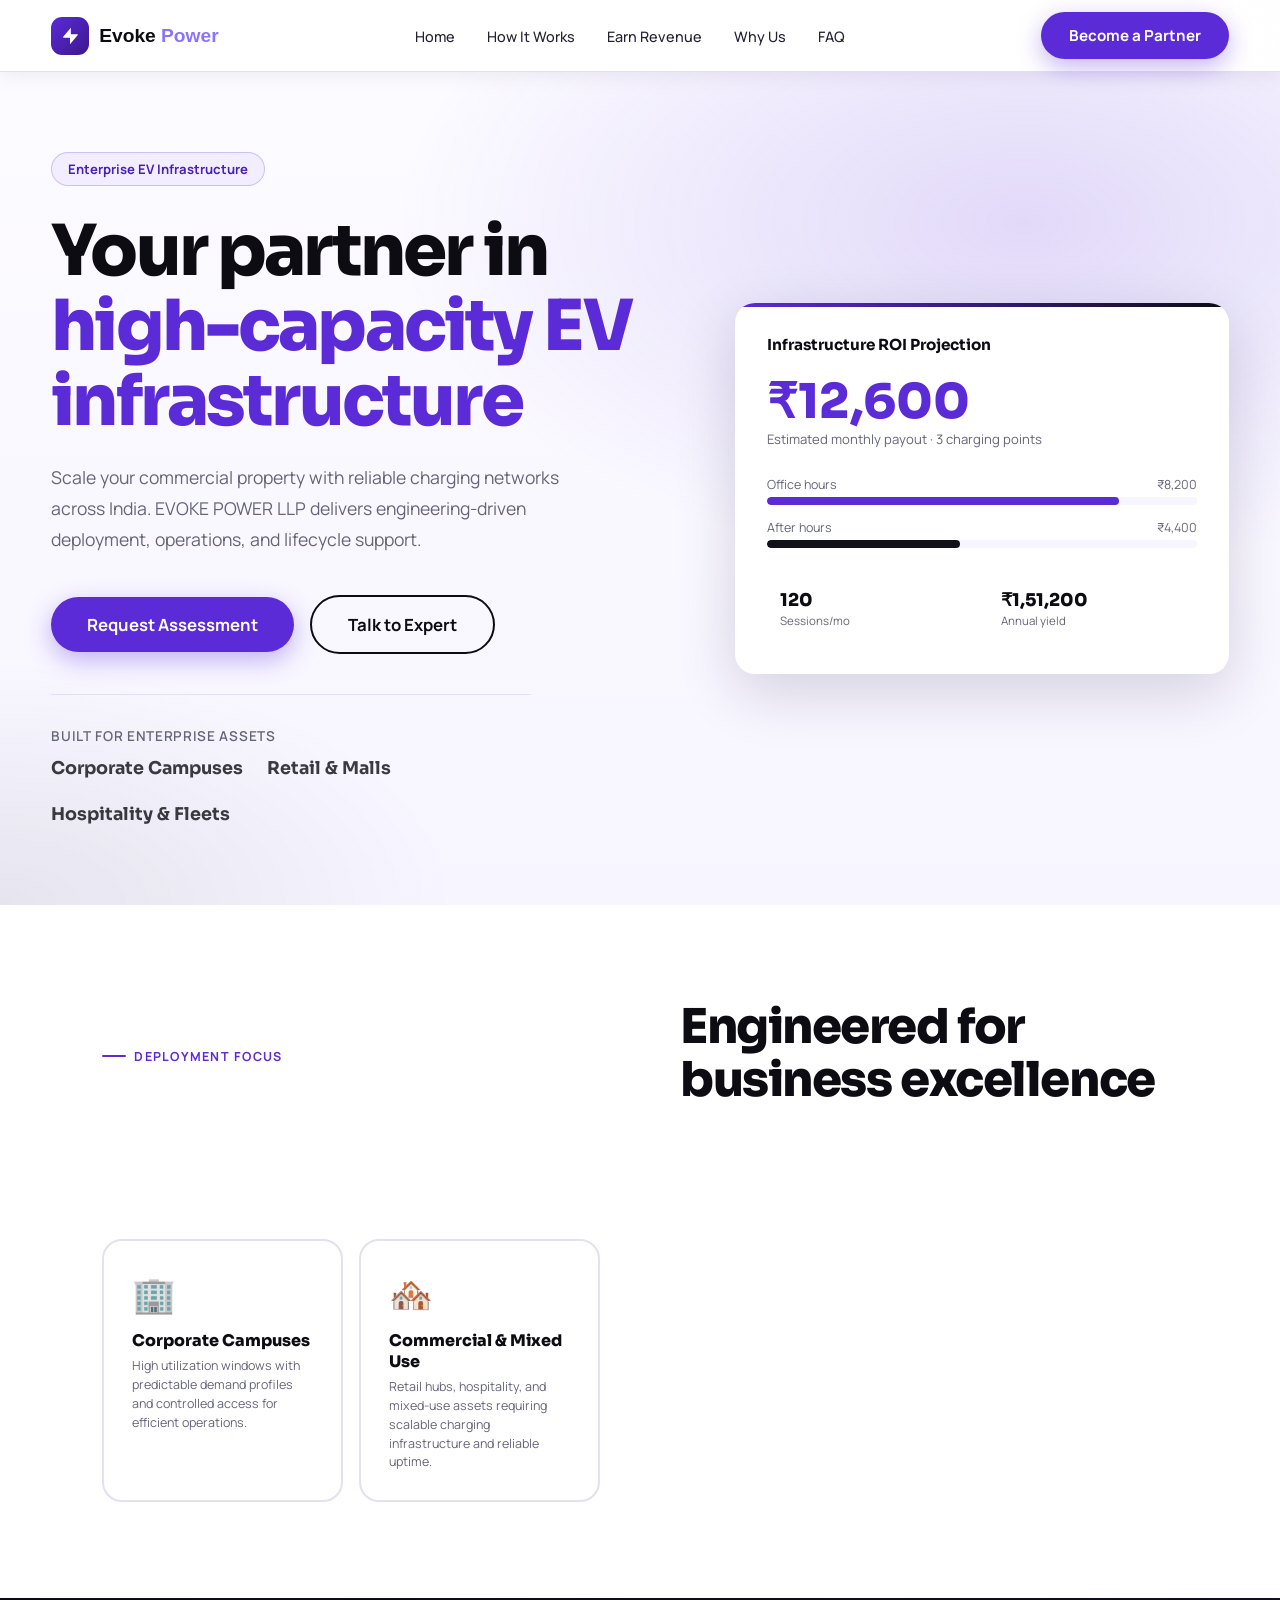
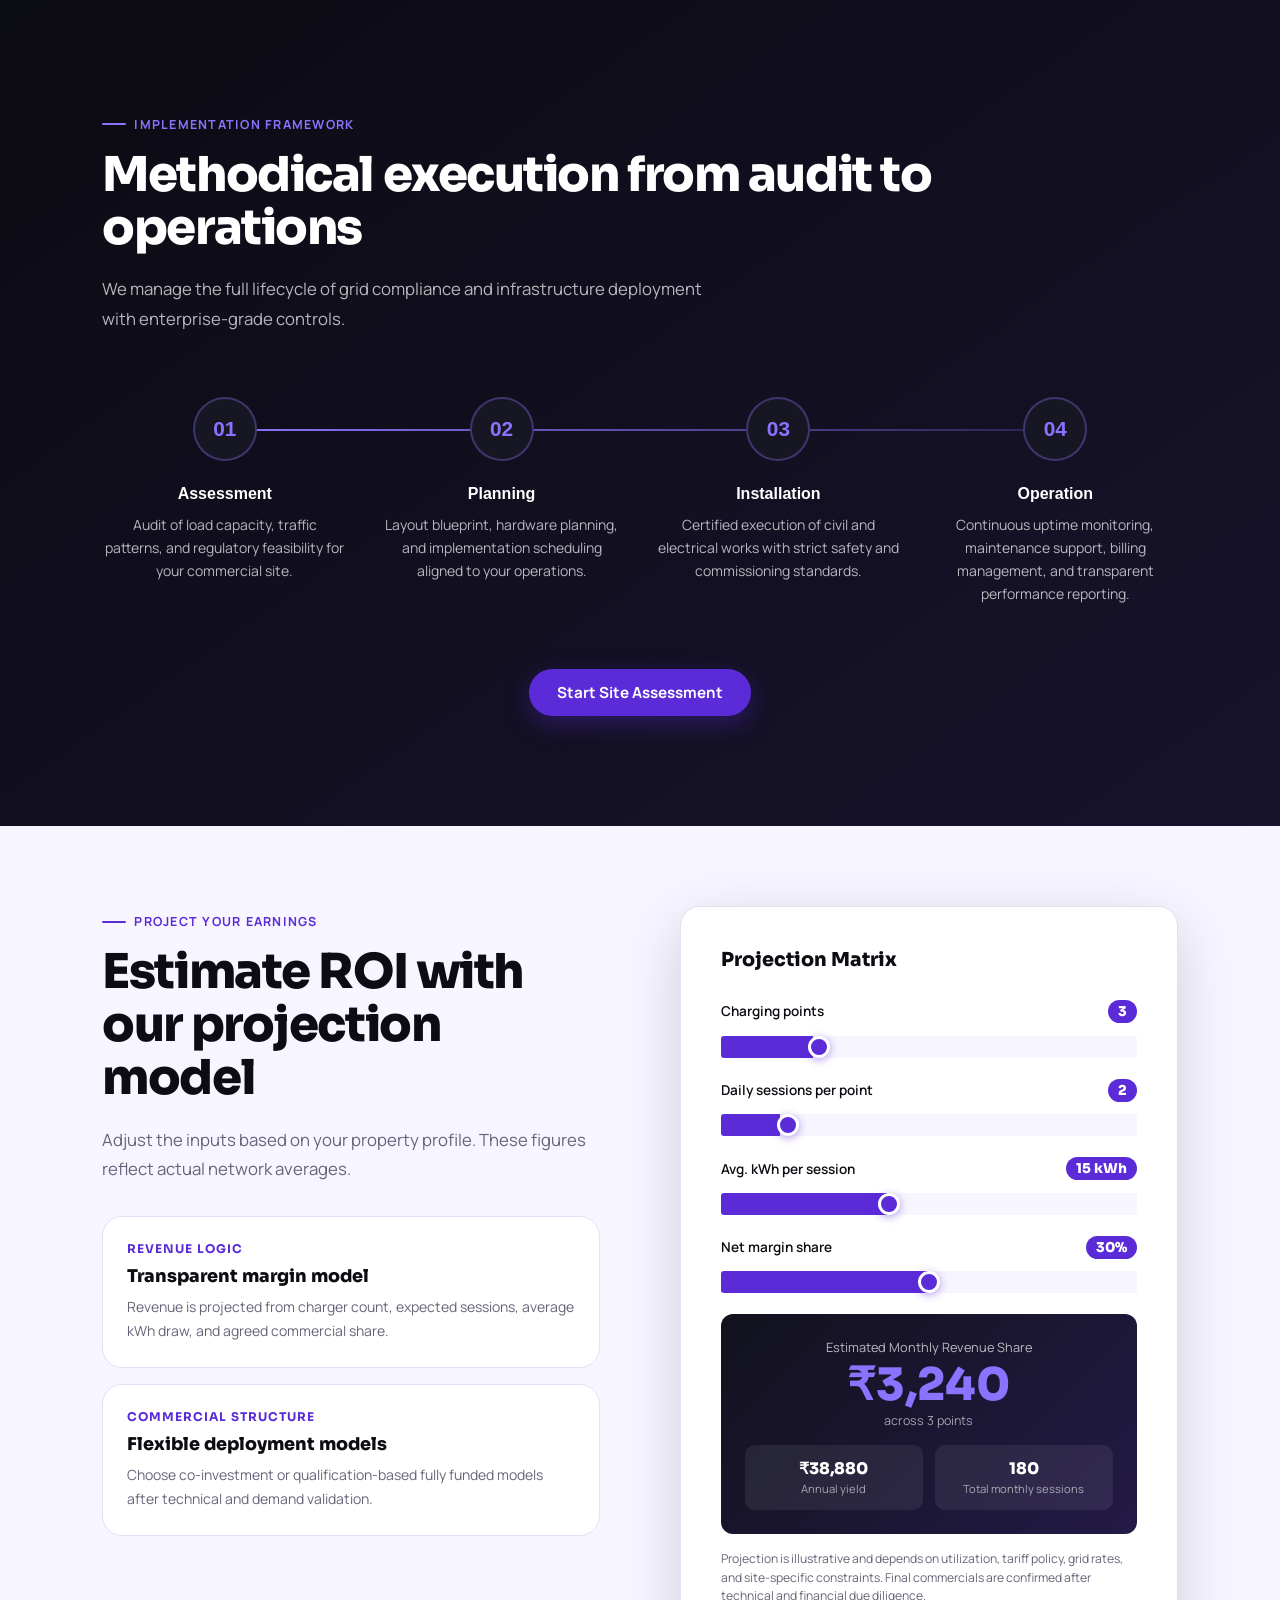
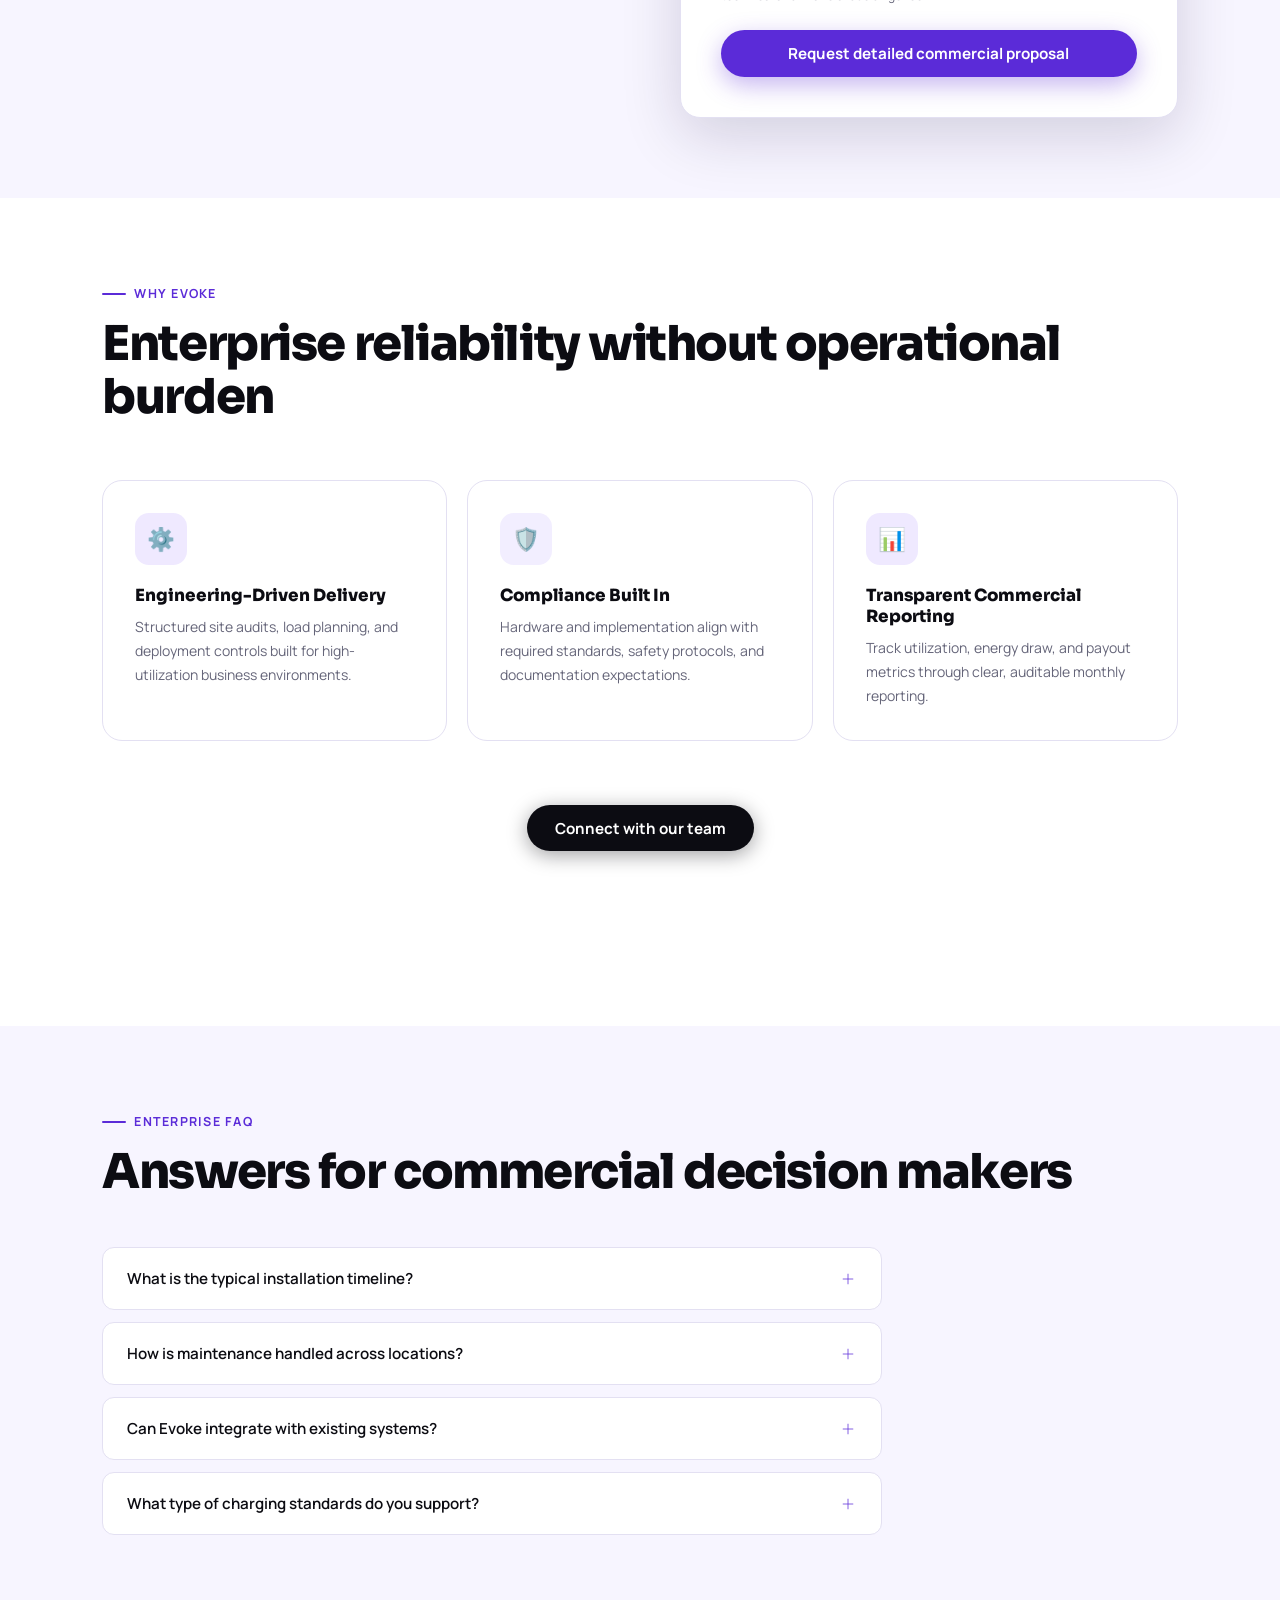
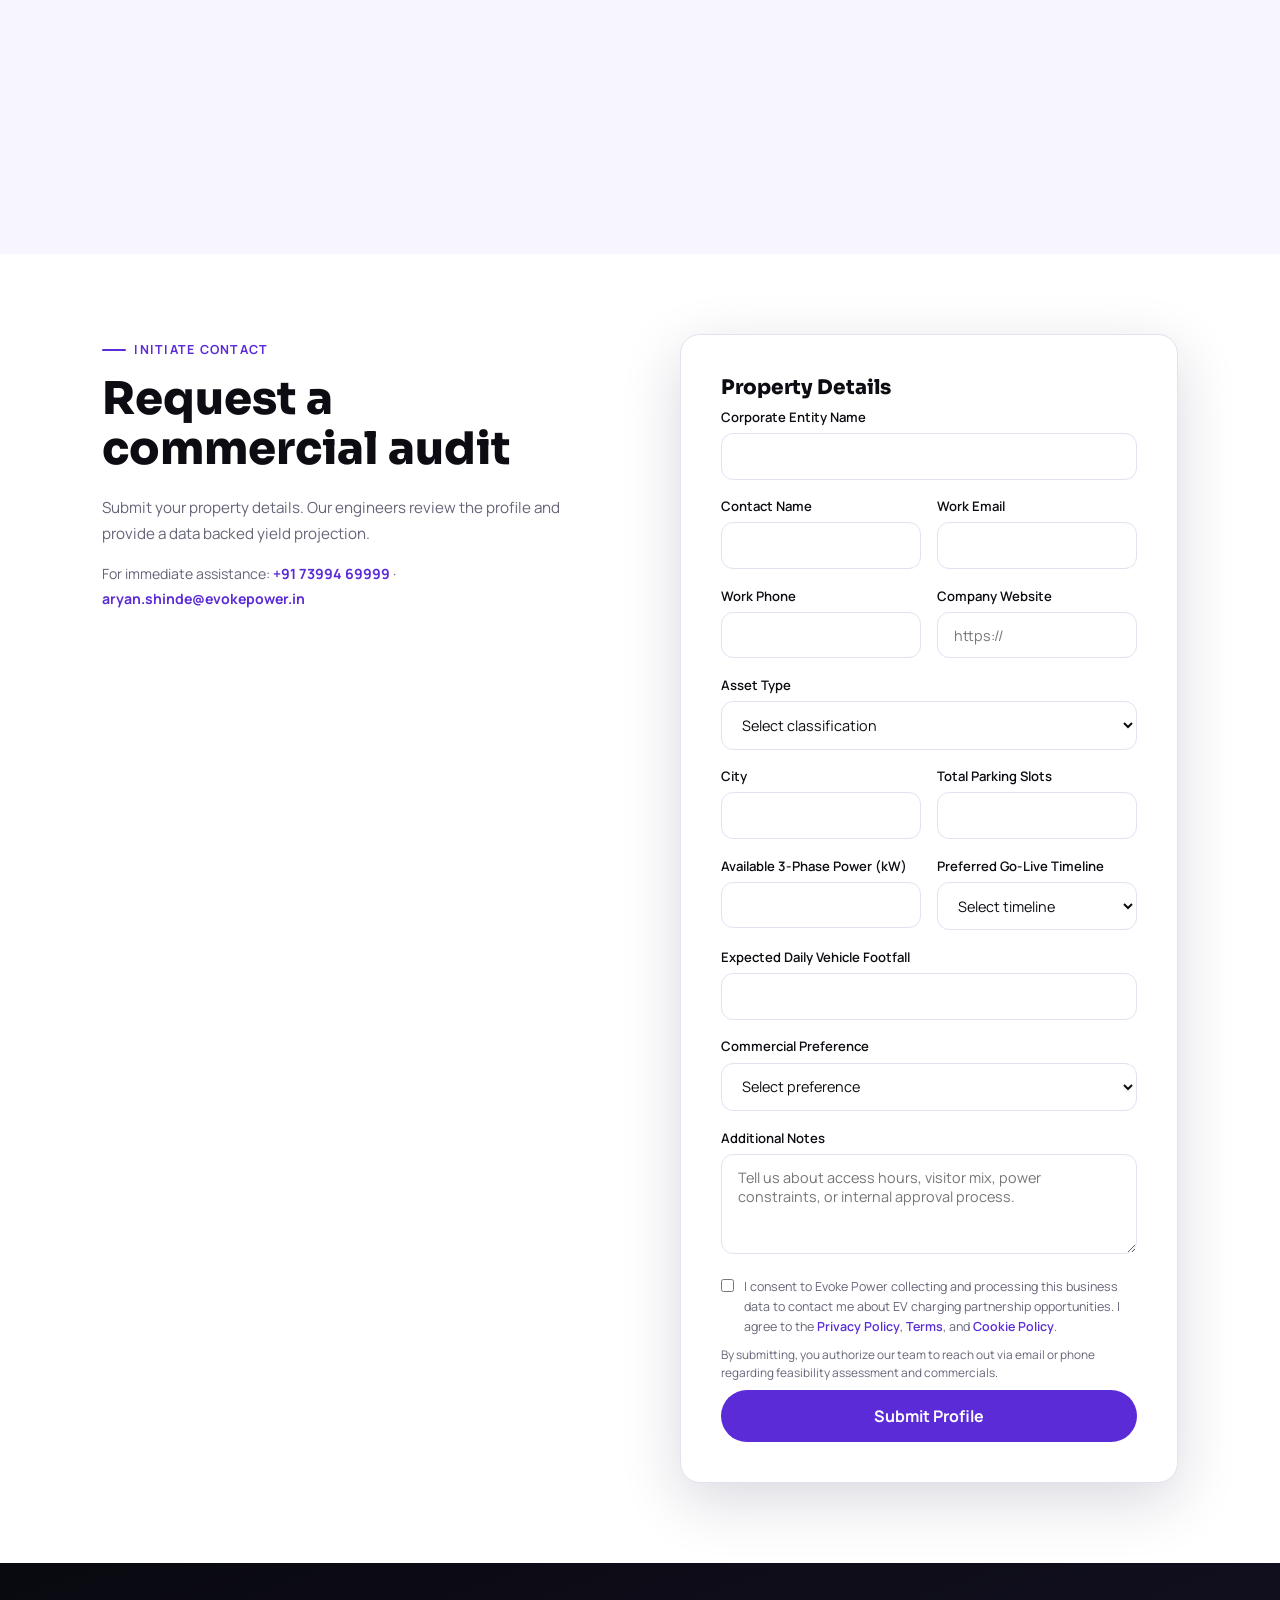
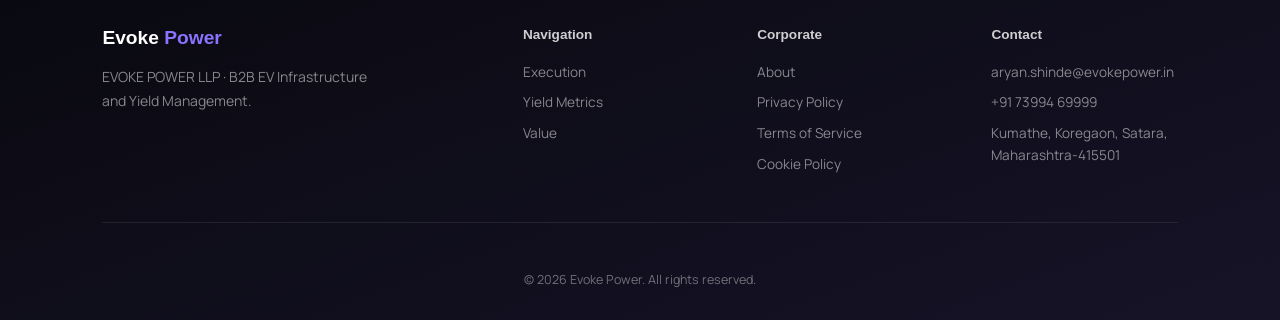
==== index.html @ fb6a52c4 "Apply Stitch-guided professional enterprise content direction" ====
<!DOCTYPE html>
<html lang="en">
<head>
  <meta charset="UTF-8">
  <meta name="viewport" content="width=device-width, initial-scale=1.0">
  <meta name="description" content="Turn your parking space into a passive income asset. Install EV charging stations with Evoke Power and earn revenue.">
  <meta name="robots" content="index,follow,max-image-preview:large,max-snippet:-1,max-video-preview:-1">
  <meta property="og:type" content="website">
  <meta property="og:title" content="Evoke Power | EV Charging Partner Platform">
  <meta property="og:description" content="Turn your parking space into a passive income asset with Evoke Power's EV charging partner program.">
  <meta property="og:url" content="https://www.evokepower.in/">
  <meta property="og:image" content="https://www.evokepower.in/og-image.jpg">
  <meta name="twitter:card" content="summary_large_image">
  <meta name="twitter:title" content="Evoke Power | EV Charging Partner Platform">
  <meta name="twitter:description" content="Partner with Evoke Power to install EV charging stations and earn monthly revenue share.">
  <meta name="twitter:image" content="https://www.evokepower.in/og-image.jpg">
  <link rel="canonical" href="https://www.evokepower.in/">
  <title>Evoke Power | EV Charging Partner Platform</title>
  <link rel="preconnect" href="https://fonts.googleapis.com">
  <link rel="preconnect" href="https://fonts.gstatic.com" crossorigin>
  <link href="https://fonts.googleapis.com/css2?family=Manrope:wght@400;500;600;700;800&family=Sora:wght@600;700;800&display=swap" rel="stylesheet">
  <script async src="https://www.googletagmanager.com/gtag/js?id=G-XXXXXXXXXX"></script>
  <script>
    window.dataLayer = window.dataLayer || [];
    function gtag(){dataLayer.push(arguments);}
    gtag('js', new Date());
    gtag('config', 'G-XXXXXXXXXX', { send_page_view: true });
  </script>
  <style>
    :root {
      --forest: #5b2bd8;
      --forest-2: #4720b4;
      --forest-3: #8b72ff;
      --green: #7c5dff;
      --green-pale: #efe9ff;
      --amber: #111119;
      --amber-2: #1d1d2a;
      --amber-pale: #f2eeff;
      --cream: #ffffff;
      --cream-2: #f7f5ff;
      --dark: #0c0c12;
      --text: #222233;
      --muted: #656579;
      --border: #e3e0f2;
      --white: #ffffff;
      --radius: 20px;
      --radius-sm: 12px;
      --shadow: 0 6px 28px rgba(41, 19, 109, 0.1);
      --shadow-lg: 0 18px 60px rgba(22, 12, 59, 0.16);
    }

    *, *::before, *::after { box-sizing: border-box; margin: 0; padding: 0; }
    html { scroll-behavior: auto; }
    body {
      font-family: 'Manrope', sans-serif;
      background: radial-gradient(100% 90% at 100% 0%, rgba(91,43,216,0.08) 0%, transparent 58%), var(--cream);
      color: var(--text);
      overflow-x: hidden;
      min-height: 100vh;
      display: flex;
      flex-direction: column;
    }
    h1,h2,h3,h4,h5 { font-family: 'Sora', sans-serif; }

    .container { max-width: 1200px; margin: 0 auto; padding: 0 clamp(1.25rem, 4vw, 4rem); }
    
    .section-label {
      display: inline-flex; align-items: center; gap: 8px;
      font-size: 0.78rem; font-weight: 700; letter-spacing: 0.1em; text-transform: uppercase;
      color: var(--forest); margin-bottom: 1rem;
    }
    .section-label::before { content: ''; width: 24px; height: 2px; background: var(--forest); border-radius: 2px; }
    .section-title {
      font-size: clamp(2rem, 4.5vw, 3rem); font-weight: 800; color: var(--dark);
      letter-spacing: -0.03em; line-height: 1.1; margin-bottom: 1.25rem;
    }
    .section-sub { font-size: 1.05rem; color: var(--muted); line-height: 1.75; max-width: 600px; }

    .btn {
      display: inline-flex; align-items: center; justify-content: center; gap: 8px;
      padding: 0.8rem 1.75rem; border-radius: 50px;
      font-family: 'Manrope', sans-serif; font-weight: 700; font-size: 0.95rem;
      cursor: pointer; border: none; text-decoration: none;
      transition: all 0.28s cubic-bezier(0.34,1.56,0.64,1);
    }
    .btn-primary { background: var(--forest); color: var(--white); box-shadow: 0 8px 24px rgba(91,43,216,0.35); }
    .btn-primary:hover { background: var(--forest-2); transform: translateY(-3px); box-shadow: 0 12px 30px rgba(60,25,157,0.45); }
    .btn-forest { background: var(--dark); color: var(--white); box-shadow: 0 4px 20px rgba(8,8,13,0.38); }
    .btn-forest:hover { background: #1a1a2a; transform: translateY(-3px); box-shadow: 0 8px 28px rgba(8,8,13,0.45); }
    .btn-outline { background: transparent; color: var(--dark); border: 2px solid var(--dark); }
    .btn-outline:hover { background: var(--dark); color: white; transform: translateY(-3px); }
    .btn-lg { padding: 1rem 2.25rem; font-size: 1.05rem; }

    nav {
      position: fixed; top: 0; left: 0; right: 0; z-index: 100;
      height: 72px; padding: 0 clamp(1.25rem, 4vw, 4rem);
      display: flex; align-items: center; justify-content: space-between;
      background: rgba(255,255,255,0.94);
      -webkit-backdrop-filter: blur(18px);
      backdrop-filter: blur(18px);
      border-bottom: 1px solid var(--border);
      box-shadow: 0 2px 20px rgba(31,17,82,0.08);
    }
    .nav-logo { display: flex; align-items: center; gap: 10px; text-decoration: none; }
    .nav-logo-icon {
      width: 38px; height: 38px; background: linear-gradient(135deg, var(--forest), #3b178e); border-radius: 11px;
      display: flex; align-items: center; justify-content: center;
    }
    .nav-logo-icon svg { width: 20px; height: 20px; fill: #ffffff; }
    .nav-logo-text { font-family: 'Syne', sans-serif; font-weight: 800; font-size: 1.2rem; color: var(--dark); }
    .nav-logo-text span { color: var(--forest-3); }
    .nav-links { display: flex; gap: 2rem; list-style: none; }
    .nav-links a { color: var(--text); font-weight: 500; font-size: 0.9rem; text-decoration: none; transition: color 0.2s; }
    .nav-links a:hover, .nav-links a.active-link { color: var(--forest); font-weight: 700; }
    .nav-right { display: flex; gap: 0.75rem; align-items: center; }
    .hamburger { display: none; flex-direction: column; gap: 5px; cursor: pointer; background: none; border: none; padding: 4px; }
    .hamburger span { display: block; width: 24px; height: 2px; background: var(--dark); border-radius: 2px; transition: all 0.3s; }
    
    .mobile-menu {
      display: none; position: fixed; top: 72px; left: 0; right: 0;
      background: var(--white); border-bottom: 1px solid var(--border);
      padding: 1.5rem clamp(1.25rem,4vw,4rem); z-index: 99;
      flex-direction: column; gap: 1rem; box-shadow: var(--shadow-lg);
    }
    .mobile-menu.open { display: flex; }
    .mobile-menu a { color: var(--text); font-weight: 500; font-size: 1rem; text-decoration: none; padding: 0.5rem 0; border-bottom: 1px solid var(--border); }

    .page-view { display: block; flex: 1; padding-top: 0; animation: none; }
    .page-view.active { display: block; }
    @keyframes fadeIn { from { opacity: 0; transform: translateY(10px); } to { opacity: 1; transform: translateY(0); } }

    .page-view section { scroll-margin-top: 92px; }

    .hero {
      min-height: calc(100vh - 72px); padding: 5rem clamp(1.25rem,4vw,4rem);
      display: flex; align-items: center;
      background: radial-gradient(ellipse 70% 60% at 80% 18%, rgba(91,43,216,0.16) 0%, transparent 70%),
          radial-gradient(ellipse 55% 45% at 0% 100%, rgba(23,23,37,0.08) 0%, transparent 65%),
          linear-gradient(180deg, #fcfbff 0%, #f7f5ff 100%);
      position: relative; overflow: hidden;
    }
    .hero-inner {
      max-width: 1200px; margin: 0 auto; width: 100%;
      display: grid; grid-template-columns: 1.1fr 0.9fr; gap: 5rem; align-items: center;
      position: relative; z-index: 1;
    }
    .hero-badge {
      display: inline-flex; align-items: center; gap: 8px;
      background: var(--amber-pale); color: var(--forest-2);
      border: 1px solid rgba(91,43,216,0.24);
      padding: 0.45rem 1rem; border-radius: 50px;
      font-size: 0.82rem; font-weight: 700; margin-bottom: 1.75rem;
    }
    .hero h1 {
      font-size: clamp(2.8rem, 5.5vw, 4.6rem); font-weight: 800;
      color: var(--dark); letter-spacing: -0.04em; line-height: 1.06;
      margin-bottom: 1.5rem;
    }
    .hero h1 .line-accent { display: inline-block; position: relative; color: var(--forest); }
    .hero-desc {
      font-size: 1.1rem; color: var(--muted); line-height: 1.75; max-width: 520px;
      margin-bottom: 2.5rem;
    }
    .hero-actions { display: flex; gap: 1rem; flex-wrap: wrap; align-items: center; }
    
    .hero-trust {
      margin-top: 2.5rem; padding-top: 2rem; border-top: 1px solid var(--border);
      max-width: 480px;
    }
    .hero-trust p { font-size: 0.85rem; color: var(--muted); font-weight: 600; margin-bottom: 0.8rem; text-transform: uppercase; letter-spacing: 0.05em; }
    .trust-logos { font-family: 'Sora', sans-serif; font-size: 1.1rem; font-weight: 700; color: var(--dark); display: flex; gap: 1.5rem; flex-wrap: wrap; }
    .trust-logos span { opacity: 0.8; }

    .hero-visual { position: relative; }
    .revenue-preview {
      background: var(--white); border-radius: var(--radius);
      box-shadow: var(--shadow-lg); padding: 2rem; position: relative; overflow: hidden;
    }
    .revenue-preview::before {
      content: ''; position: absolute; top: 0; left: 0; right: 0; height: 4px;
      background: linear-gradient(90deg, var(--forest), var(--dark));
    }
    .rv-header { display: flex; align-items: center; justify-content: space-between; margin-bottom: 1.5rem; }
    .rv-title { font-family: 'Sora',sans-serif; font-weight: 700; font-size: 0.95rem; color: var(--dark); }
    .rv-amount { font-family: 'Sora', sans-serif; font-size: 3rem; font-weight: 800; color: var(--forest); line-height: 1; margin-bottom: 0.25rem; }
    .rv-period { font-size: 0.82rem; color: var(--muted); margin-bottom: 1.75rem; }
    .rv-bars { display: flex; flex-direction: column; gap: 0.85rem; margin-bottom: 1.75rem; }
    .rv-bar-row { display: flex; flex-direction: column; gap: 4px; }
    .rv-bar-label { display: flex; justify-content: space-between; font-size: 0.78rem; color: var(--muted); }
    .rv-bar-track { height: 8px; background: var(--cream-2); border-radius: 4px; overflow: hidden; }
    .rv-bar-fill { height: 100%; border-radius: 4px; }
    .rv-breakdown { display: grid; grid-template-columns: 1fr 1fr; gap: 0.75rem; }
    .rv-stat { background: var(--cream); border-radius: var(--radius-sm); padding: 0.85rem; }
    .rv-stat-val { font-family: 'Sora',sans-serif; font-weight: 800; font-size: 1.1rem; color: var(--dark); }
    .rv-stat-lbl { font-size: 0.72rem; color: var(--muted); margin-top: 2px; }

    .partner-types { padding: 6rem clamp(1.25rem,4vw,4rem); background: var(--cream); }
    .partner-types .container { display: grid; grid-template-columns: 1fr 1fr; gap: 5rem; align-items: center; }
    .partner-visual-grid { display: grid; grid-template-columns: 1fr 1fr; gap: 1rem; }
    .partner-tile {
      border-radius: var(--radius); padding: 1.75rem;
      border: 2px solid transparent; position: relative; overflow: hidden;
      background: var(--white); border-color: var(--border);
    }
    .tile-icon { font-size: 2.2rem; margin-bottom: 0.75rem; }
    .tile-title { font-family: 'Sora',sans-serif; font-weight: 800; font-size: 1rem; margin-bottom: 0.4rem; color: var(--dark); }
    .tile-sub { font-size: 0.78rem; line-height: 1.5; color: var(--muted); }

    .how-it-works { padding: 5rem clamp(1.25rem,4vw,4rem); background: linear-gradient(145deg, #0b0b12 0%, #18132d 100%); }
    .how-it-works .section-label { color: var(--forest-3); }
    .how-it-works .section-label::before { background: var(--forest-3); }
    .how-it-works .section-title { color: var(--white); }
    .how-it-works .section-sub { color: rgba(255,255,255,0.7); }
    .steps-row { display: grid; grid-template-columns: repeat(4,1fr); gap: 2rem; margin-top: 4rem; position: relative; }
    .steps-row::before {
      content: ''; position: absolute; top: 32px; left: 12%; right: 12%;
      height: 2px; background: linear-gradient(90deg, var(--forest-3), rgba(139,114,255,0.2));
    }
    .step-card { text-align: center; position: relative; z-index: 1; }
    .step-num {
      width: 64px; height: 64px; border-radius: 50%;
      background: #171723; border: 2px solid rgba(139,114,255,0.34);
      display: flex; align-items: center; justify-content: center;
      font-family: 'Syne',sans-serif; font-weight: 800; font-size: 1.3rem;
      color: var(--forest-3); margin: 0 auto 1.5rem;
    }
    .step-title { font-family: 'Syne',sans-serif; font-weight: 700; font-size: 1rem; color: white; margin-bottom: 0.6rem; }
    .step-desc { font-size: 0.875rem; color: rgba(255,255,255,0.7); line-height: 1.65; }

    .calc-section { padding: 5rem clamp(1.25rem,4vw,4rem); background: var(--cream-2); min-height: 100vh; }
    .calc-inner { display: grid; grid-template-columns: 1fr 1fr; gap: 5rem; align-items: start; }
    .calc-card {
      background: var(--white); border-radius: var(--radius); padding: 2.5rem;
      box-shadow: var(--shadow-lg); border: 1px solid var(--border);
    }
    .calc-title { font-family: 'Sora',sans-serif; font-size: 1.2rem; font-weight: 800; color: var(--dark); margin-bottom: 1.75rem; }
    .calc-group { margin-bottom: 1.5rem; }
    .calc-label {
      display: flex; justify-content: space-between; align-items: center;
      font-weight: 600; font-size: 0.85rem; color: var(--dark); margin-bottom: 0.6rem;
    }
    .calc-value { background: var(--forest); color: var(--white); padding: 3px 10px; border-radius: 50px; font-family: 'Sora',sans-serif; font-weight: 800; font-size: 0.85rem; }
    input[type=range] { -webkit-appearance: none; appearance: none; width: 100%; height: 6px; border-radius: 3px; background: var(--cream-2); outline: none; cursor: pointer; }
    input[type=range]::-webkit-slider-thumb { -webkit-appearance: none; width: 22px; height: 22px; border-radius: 50%; background: var(--forest); border: 3px solid #ffffff; box-shadow: 0 2px 8px rgba(91,43,216,0.45); cursor: pointer; }
    input[type=range]::-webkit-slider-runnable-track { background: linear-gradient(90deg, var(--forest) var(--p, 50%), var(--cream-2) 0); border-radius: 3px; }
    .calc-select { width: 100%; padding: 0.7rem 1rem; border-radius: var(--radius-sm); border: 1.5px solid var(--border); background: var(--cream); font-family: 'Manrope',sans-serif; font-size: 0.9rem; color: var(--dark); outline: none; }
    .calc-result { background: linear-gradient(135deg, #12121d 0%, #231a46 100%); border-radius: var(--radius-sm); padding: 1.5rem; text-align: center; margin-top: 0.5rem; }
    .calc-result-label { font-size: 0.8rem; color: rgba(255,255,255,0.7); margin-bottom: 0.4rem; }
    .calc-result-amount { font-family: 'Sora',sans-serif; font-size: 2.8rem; font-weight: 800; color: var(--forest-3); line-height: 1; margin-bottom: 0.25rem; }
    .calc-result-sub { font-size: 0.78rem; color: rgba(255,255,255,0.6); }
    .calc-breakdown { display: grid; grid-template-columns: 1fr 1fr; gap: 0.75rem; margin-top: 1rem; }
    .calc-breakdown-item { background: rgba(255,255,255,0.07); border-radius: 10px; padding: 0.85rem; text-align: center; }
    .calc-breakdown-val { font-family:'Sora',sans-serif; font-weight: 800; color: white; font-size: 1rem; }
    .calc-breakdown-lbl { font-size: 0.7rem; color: rgba(255,255,255,0.6); margin-top: 2px; }
    .calc-disclaimer { margin-top: 1rem; font-size: 0.76rem; color: var(--muted); line-height: 1.55; }
    
    .explainer-item { padding: 1.5rem; background: var(--white); border-radius: var(--radius); border: 1px solid var(--border); margin-bottom: 1rem; }
    .explainer-num { font-family: 'Sora',sans-serif; font-size: 0.75rem; font-weight: 700; color: var(--forest); text-transform: uppercase; letter-spacing: 0.08em; margin-bottom: 0.6rem; }
    .explainer-title { font-family: 'Sora',sans-serif; font-size: 1.1rem; font-weight: 800; color: var(--dark); margin-bottom: 0.5rem; }
    .explainer-desc { font-size: 0.875rem; color: var(--muted); line-height: 1.7; }

    .value-props { padding: 5rem clamp(1.25rem,4vw,4rem); background: var(--cream); }
    .vp-grid { display: grid; grid-template-columns: repeat(3,1fr); gap: 1.25rem; margin-top: 3.5rem; }
    .vp-card { background: var(--white); border-radius: var(--radius); padding: 2rem; border: 1px solid var(--border); }
    .vp-icon { width: 52px; height: 52px; border-radius: 14px; display: flex; align-items: center; justify-content: center; font-size: 1.4rem; margin-bottom: 1.25rem; background: var(--green-pale); }
    .vp-title { font-family: 'Sora',sans-serif; font-size: 1.05rem; font-weight: 800; color: var(--dark); margin-bottom: 0.6rem; }
    .vp-desc { font-size: 0.875rem; color: var(--muted); line-height: 1.7; }

    .faq { padding: 5rem clamp(1.25rem,4vw,4rem); background: var(--cream-2); }
    .faq-list { margin-top: 3rem; display: flex; flex-direction: column; gap: 0.75rem; max-width: 780px; }
    .faq-item { background: var(--white); border-radius: var(--radius-sm); border: 1px solid var(--border); overflow: hidden; }
    .faq-q { display: flex; align-items: center; justify-content: space-between; padding: 1.25rem 1.5rem; cursor: pointer; gap: 1rem; font-weight: 600; font-size: 0.95rem; color: var(--dark); }
    .faq-q svg { flex-shrink: 0; stroke: var(--forest); width: 18px; height: 18px; transition: transform 0.2s; }
    .faq-item.open .faq-q svg { transform: rotate(45deg); }
    .faq-a { padding: 0 1.5rem 1.25rem; font-size: 0.875rem; color: var(--muted); line-height: 1.75; display: none; }
    .faq-item.open .faq-a { display: block; }

    .partner-form-section { padding: 5rem clamp(1.25rem,4vw,4rem); background: var(--cream); }
    .form-wrapper { display: grid; grid-template-columns: 1fr 1fr; gap: 5rem; align-items: start; }
    .form-info h2 { font-size: clamp(2rem,4vw,2.8rem); font-weight: 800; color: var(--dark); line-height: 1.12; margin-bottom: 1.25rem; }
    .form-info p { font-size: 0.95rem; color: var(--muted); line-height: 1.75; margin-bottom: 2rem; }
    .contact-form { background: var(--white); border-radius: var(--radius); padding: 2.5rem; box-shadow: var(--shadow-lg); border: 1px solid var(--border); }
    .form-title { font-family: 'Sora',sans-serif; font-size: 1.25rem; font-weight: 800; color: var(--dark); margin-bottom: 0.5rem; }
    .fg { margin-bottom: 1.1rem; }
    .fg label { display: block; font-weight: 600; font-size: 0.82rem; color: var(--dark); margin-bottom: 0.45rem; }
    .fg input, .fg select { width: 100%; padding: 0.8rem 1rem; border: 1.5px solid var(--border); border-radius: var(--radius-sm); background: var(--cream); font-family: 'Manrope',sans-serif; font-size: 0.9rem; color: var(--dark); outline: none; }
    .fg input:focus, .fg select:focus { border-color: var(--forest); }
    .fg textarea { width: 100%; min-height: 100px; resize: vertical; padding: 0.8rem 1rem; border: 1.5px solid var(--border); border-radius: var(--radius-sm); background: var(--cream); font-family: 'Manrope',sans-serif; font-size: 0.9rem; color: var(--dark); outline: none; }
    .fg textarea:focus { border-color: var(--forest); }
    .consent-box { display: flex; align-items: flex-start; gap: 0.65rem; margin: 1rem 0 0.6rem; }
    .consent-box input { margin-top: 2px; }
    .consent-box label { margin: 0; font-size: 0.78rem; color: var(--muted); line-height: 1.6; }
    .consent-box a { color: var(--forest); text-decoration: none; font-weight: 600; }
    .privacy-note { margin-top: 0.4rem; font-size: 0.74rem; color: var(--muted); line-height: 1.5; }
    .btn-submit { width: 100%; padding: 0.95rem; background: var(--forest); color: white; border: none; border-radius: 50px; font-family: 'Manrope',sans-serif; font-weight: 700; font-size: 1rem; cursor: pointer; margin-top: 0.5rem; display: flex; justify-content: center; }
    .spin { width: 18px; height: 18px; border: 2px solid rgba(255,255,255,0.3); border-top-color: white; border-radius: 50%; animation: spin 0.7s linear infinite; display: none; }
    .btn-submit.loading .spin { display: block; }
    .btn-submit.loading .btn-lbl { display: none; }
    @keyframes spin { to { transform: rotate(360deg); } }
    .form-success { text-align: center; padding: 3rem 2rem; display: none; }
    .form-success.show { display: block; }

    .cta-banner { padding: 5rem clamp(1.25rem,4vw,4rem); background: var(--amber); }
    .cta-inner { display: grid; grid-template-columns: 1fr auto; align-items: center; gap: 3rem; }
    .cta-text h2 { font-size: clamp(1.8rem,3.5vw,2.4rem); font-weight: 800; color: var(--dark); margin-bottom: 0.5rem; }

    footer { background: linear-gradient(160deg, #090910 0%, #161327 100%); padding: 4rem clamp(1.25rem,4vw,4rem) 2rem; margin-top: auto; }
    .footer-top { display: grid; grid-template-columns: 2fr 1fr 1fr 1fr; gap: 3rem; margin-bottom: 3rem; padding-bottom: 3rem; border-bottom: 1px solid rgba(255,255,255,0.08); }
    .footer-brand p { font-size: 0.875rem; color: rgba(255,255,255,0.5); line-height: 1.7; margin-top: 1rem; max-width: 280px; }
    .footer-col h4 { font-family: 'Syne',sans-serif; font-size: 0.85rem; font-weight: 700; color: rgba(255,255,255,0.8); margin-bottom: 1.1rem; }
    .footer-col ul { list-style: none; display: flex; flex-direction: column; gap: 0.55rem; }
    .footer-col ul a { color: rgba(255,255,255,0.5); text-decoration: none; font-size: 0.85rem; }
    .footer-bottom { font-size: 0.78rem; color: rgba(255,255,255,0.4); text-align: center; }

    @media (max-width: 1024px) {
      .hero-inner, .partner-types .container, .calc-inner, .form-wrapper, .cta-inner { grid-template-columns: 1fr; gap: 3rem; }
      .vp-grid { grid-template-columns: repeat(2,1fr); }
      .footer-top { grid-template-columns: 1fr 1fr; }
    }
    @media (max-width: 768px) {
      .nav-links, .nav-right { display: none; }
      .hamburger { display: flex; }
      .steps-row, .vp-grid, .partner-visual-grid { grid-template-columns: 1fr; }
      .steps-row::before { display: none; }
      .footer-top { grid-template-columns: 1fr; }
      .fg-row { grid-template-columns: 1fr !important; }
    }
  </style>
</head>
<body>

<nav>
  <a href="#home" class="nav-logo">
    <div class="nav-logo-icon">
      <svg viewBox="0 0 24 24"><path d="M13 2L4.09 12.69c-.35.42-.53.63-.52.8a.56.56 0 0 0 .19.41C3.89 14 4.16 14 4.71 14H12v8l8.91-10.69c.35-.42.52-.63.52-.8a.56.56 0 0 0-.19-.41C21.11 10 20.84 10 20.29 10H13V2z"/></svg>
    </div>
    <span class="nav-logo-text">Evoke <span>Power</span></span>
  </a>
  <ul class="nav-links">
    <li><a href="#home">Home</a></li>
    <li><a href="#how-it-works">How It Works</a></li>
    <li><a href="#calculator">Earn Revenue</a></li>
    <li><a href="#why-partner">Why Us</a></li>
    <li><a href="#faq">FAQ</a></li>
  </ul>
  <div class="nav-right">
    <a href="#partner-form" class="btn btn-primary">Become a Partner</a>
  </div>
  <button type="button" class="hamburger" id="hamburger" aria-label="Open menu"><span></span><span></span><span></span></button>
</nav>

<div class="mobile-menu" id="mobileMenu">
  <a href="#home">Home</a>
  <a href="#how-it-works">How It Works</a>
  <a href="#calculator">Earn Revenue</a>
  <a href="#why-partner">Why Us</a>
  <a href="#faq">FAQ</a>
  <a href="#partner-form" class="btn btn-primary" style="justify-content:center;margin-top:10px;">Become a Partner</a>
</div>

<main id="app-root" style="padding-top:72px;">
  
  <!-- HOME VIEW -->
  <div id="home" class="page-view active">
    <section class="hero">
      <div class="hero-inner">
        <div class="hero-content">
          <div class="hero-badge">Enterprise EV Infrastructure</div>
          <h1>Your partner in <span class="line-accent">high-capacity EV infrastructure</span></h1>
          <p class="hero-desc">
            Scale your commercial property with reliable charging networks across India. EVOKE POWER LLP delivers engineering-driven deployment, operations, and lifecycle support.
          </p>
          <div class="hero-actions">
            <a href="#partner-form" class="btn btn-primary btn-lg">Request Assessment</a>
            <a href="#partner-form" class="btn btn-outline btn-lg">Talk to Expert</a>
          </div>
          <div class="hero-trust">
            <p>Built for enterprise assets</p>
            <div class="trust-logos">
              <span>Corporate Campuses</span>
              <span>Retail & Malls</span>
              <span>Hospitality & Fleets</span>
            </div>
          </div>
        </div>
        <div class="hero-visual">
          <div class="revenue-preview">
            <div class="rv-header">
              <div class="rv-title">Infrastructure ROI Projection</div>
            </div>
            <div class="rv-amount">₹12,600</div>
            <div class="rv-period">Estimated monthly payout · 3 charging points</div>
            <div class="rv-bars">
              <div class="rv-bar-row">
                <div class="rv-bar-label"><span>Office hours</span><span>₹8,200</span></div>
                <div class="rv-bar-track"><div class="rv-bar-fill" style="width:82%;background:var(--forest);"></div></div>
              </div>
              <div class="rv-bar-row">
                <div class="rv-bar-label"><span>After hours</span><span>₹4,400</span></div>
                <div class="rv-bar-track"><div class="rv-bar-fill" style="width:45%;background:var(--amber);"></div></div>
              </div>
            </div>
            <div class="rv-breakdown">
              <div class="rv-stat">
                <div class="rv-stat-val">120</div>
                <div class="rv-stat-lbl">Sessions/mo</div>
              </div>
              <div class="rv-stat">
                <div class="rv-stat-val">₹1,51,200</div>
                <div class="rv-stat-lbl">Annual yield</div>
              </div>
            </div>
          </div>
        </div>
      </div>
    </section>

    <section class="partner-types">
      <div class="container">
        <div class="section-label">Deployment Focus</div>
        <h2 class="section-title">Engineered for business excellence</h2>
        <div class="partner-visual-grid" style="margin-top:2rem;">
          <div class="partner-tile">
            <div class="tile-icon">🏢</div>
            <div class="tile-title">Corporate Campuses</div>
            <div class="tile-sub">High utilization windows with predictable demand profiles and controlled access for efficient operations.</div>
          </div>
          <div class="partner-tile">
            <div class="tile-icon">🏘️</div>
            <div class="tile-title">Commercial & Mixed Use</div>
            <div class="tile-sub">Retail hubs, hospitality, and mixed-use assets requiring scalable charging infrastructure and reliable uptime.</div>
          </div>
        </div>
      </div>
    </section>
  </div>

  <!-- HOW IT WORKS VIEW -->
  <div id="how-it-works" class="page-view">
    <section class="how-it-works" style="min-height: calc(100vh - 72px); display: flex; align-items: center;">
      <div class="container" style="width: 100%;">
        <div class="section-label">Implementation Framework</div>
        <h2 class="section-title">Methodical execution from audit to operations</h2>
        <p class="section-sub">We manage the full lifecycle of grid compliance and infrastructure deployment with enterprise-grade controls.</p>
        <div class="steps-row">
          <div class="step-card">
            <div class="step-num">01</div>
            <div class="step-title">Assessment</div>
            <div class="step-desc">Audit of load capacity, traffic patterns, and regulatory feasibility for your commercial site.</div>
          </div>
          <div class="step-card">
            <div class="step-num">02</div>
            <div class="step-title">Planning</div>
            <div class="step-desc">Layout blueprint, hardware planning, and implementation scheduling aligned to your operations.</div>
          </div>
          <div class="step-card">
            <div class="step-num">03</div>
            <div class="step-title">Installation</div>
            <div class="step-desc">Certified execution of civil and electrical works with strict safety and commissioning standards.</div>
          </div>
          <div class="step-card">
            <div class="step-num">04</div>
            <div class="step-title">Operation</div>
            <div class="step-desc">Continuous uptime monitoring, maintenance support, billing management, and transparent performance reporting.</div>
          </div>
        </div>
        <div style="text-align: center; margin-top: 4rem;">
          <a href="#partner-form" class="btn btn-primary">Start Site Assessment</a>
        </div>
      </div>
    </section>
  </div>

  <!-- CALCULATOR VIEW -->
  <div id="calculator" class="page-view">
    <section class="calc-section">
      <div class="container">
        <div class="calc-inner">
          <div>
            <div class="section-label">Project Your Earnings</div>
            <h2 class="section-title">Estimate ROI with our projection model</h2>
            <p class="section-sub" style="margin-bottom: 2rem;">Adjust the inputs based on your property profile. These figures reflect actual network averages.</p>
            
            <div class="explainer-item">
              <div class="explainer-num">Revenue Logic</div>
              <div class="explainer-title">Transparent margin model</div>
              <div class="explainer-desc">Revenue is projected from charger count, expected sessions, average kWh draw, and agreed commercial share.</div>
            </div>
            <div class="explainer-item">
              <div class="explainer-num">Commercial Structure</div>
              <div class="explainer-title">Flexible deployment models</div>
              <div class="explainer-desc">Choose co-investment or qualification-based fully funded models after technical and demand validation.</div>
            </div>
          </div>

          <div class="calc-card">
            <div class="calc-title">Projection Matrix</div>
            
            <div class="calc-group">
              <div class="calc-label"><span>Charging points</span><div class="calc-value" id="labelPoints">3</div></div>
              <input type="range" id="rangePoints" min="1" max="10" value="3" title="Charging points" aria-label="Charging points">
            </div>

            <div class="calc-group">
              <div class="calc-label"><span>Daily sessions per point</span><div class="calc-value" id="labelSessions">2</div></div>
              <input type="range" id="rangeSessions" min="1" max="8" value="2" title="Daily sessions per point" aria-label="Daily sessions per point">
            </div>

            <div class="calc-group">
              <div class="calc-label"><span>Avg. kWh per session</span><div class="calc-value" id="labelKwh">15</div></div>
              <input type="range" id="rangeKwh" min="5" max="30" value="15" title="Average kWh per session" aria-label="Average kWh per session">
            </div>

            <div class="calc-group">
              <div class="calc-label"><span>Net margin share</span><div class="calc-value" id="labelShare">30%</div></div>
              <input type="range" id="rangeShare" min="10" max="50" value="30" title="Net margin share" aria-label="Net margin share">
            </div>

            <div class="calc-result">
              <div class="calc-result-label">Estimated Monthly Revenue Share</div>
              <div class="calc-result-amount" id="calcResult">₹0</div>
              <div class="calc-result-sub" id="calcResultSub">across 0 points</div>
              <div class="calc-breakdown">
                <div class="calc-breakdown-item">
                  <div class="calc-breakdown-val" id="calcAnnual">₹0</div>
                  <div class="calc-breakdown-lbl">Annual yield</div>
                </div>
                <div class="calc-breakdown-item">
                  <div class="calc-breakdown-val" id="calcSessions">0</div>
                  <div class="calc-breakdown-lbl">Total monthly sessions</div>
                </div>
              </div>
            </div>
            <p class="calc-disclaimer">Projection is illustrative and depends on utilization, tariff policy, grid rates, and site-specific constraints. Final commercials are confirmed after technical and financial due diligence.</p>
            <a href="#partner-form" class="btn btn-primary" style="width: 100%; justify-content: center; margin-top: 1.5rem;">Request detailed commercial proposal</a>
          </div>
        </div>
      </div>
    </section>
  </div>

  <!-- WHY US VIEW -->
  <div id="why-partner" class="page-view">
    <section class="value-props" style="min-height: calc(100vh - 72px);">
      <div class="container">
        <div class="section-label">Why Evoke</div>
        <h2 class="section-title">Enterprise reliability without operational burden</h2>
        <div class="vp-grid">
          <div class="vp-card">
            <div class="vp-icon">⚙️</div>
            <div class="vp-title">Engineering-Driven Delivery</div>
            <div class="vp-desc">Structured site audits, load planning, and deployment controls built for high-utilization business environments.</div>
          </div>
          <div class="vp-card">
            <div class="vp-icon" style="background:var(--amber-pale)">🛡️</div>
            <div class="vp-title">Compliance Built In</div>
            <div class="vp-desc">Hardware and implementation align with required standards, safety protocols, and documentation expectations.</div>
          </div>
          <div class="vp-card">
            <div class="vp-icon">📊</div>
            <div class="vp-title">Transparent Commercial Reporting</div>
            <div class="vp-desc">Track utilization, energy draw, and payout metrics through clear, auditable monthly reporting.</div>
          </div>
        </div>
        <div style="text-align: center; margin-top: 4rem;">
          <a href="#partner-form" class="btn btn-forest">Connect with our team</a>
        </div>
      </div>
    </section>
  </div>

  <!-- FAQ VIEW -->
  <div id="faq" class="page-view">
    <section class="faq" style="min-height: calc(100vh - 72px);">
      <div class="container">
        <div class="section-label">Enterprise FAQ</div>
        <h2 class="section-title">Answers for commercial decision makers</h2>
        <div class="faq-list">
          <div class="faq-item">
            <div class="faq-q">What is the typical installation timeline?<svg viewBox="0 0 24 24"><line x1="12" y1="5" x2="12" y2="19"/><line x1="5" y1="12" x2="19" y2="12"/></svg></div>
            <div class="faq-a">Most commercial projects move from assessment to commissioning in a few weeks, depending on electrical readiness and civil scope.</div>
          </div>
          <div class="faq-item">
            <div class="faq-q">How is maintenance handled across locations?<svg viewBox="0 0 24 24"><line x1="12" y1="5" x2="12" y2="19"/><line x1="5" y1="12" x2="19" y2="12"/></svg></div>
            <div class="faq-a">Our team manages proactive monitoring, fault diagnostics, and field response workflows so your operations team stays focused on core business.</div>
          </div>
          <div class="faq-item">
            <div class="faq-q">Can Evoke integrate with existing systems?<svg viewBox="0 0 24 24"><line x1="12" y1="5" x2="12" y2="19"/><line x1="5" y1="12" x2="19" y2="12"/></svg></div>
            <div class="faq-a">Yes. We evaluate your site and operational requirements to align reporting, billing, and support workflows with your internal processes.</div>
          </div>
          <div class="faq-item">
            <div class="faq-q">What type of charging standards do you support?<svg viewBox="0 0 24 24"><line x1="12" y1="5" x2="12" y2="19"/><line x1="5" y1="12" x2="19" y2="12"/></svg></div>
            <div class="faq-a">We recommend and deploy hardware aligned with approved commercial charging standards and your site’s technical profile.</div>
          </div>
        </div>
      </div>
    </section>
  </div>

  <!-- CONTACT VIEW -->
  <div id="partner-form" class="page-view">
    <section class="partner-form-section" style="min-height: calc(100vh - 72px);">
      <div class="container">
        <div class="form-wrapper">
          <div class="form-info">
            <div class="section-label">Initiate Contact</div>
            <h2>Request a commercial audit</h2>
            <p>Submit your property details. Our engineers review the profile and provide a data backed yield projection.</p>
            <p style="font-size:0.88rem;color:var(--muted);margin-top:-1.1rem;">For immediate assistance: <a href="tel:+917399469999" style="color:var(--forest);text-decoration:none;font-weight:700;">+91 73994 69999</a> · <a href="mailto:aryan.shinde@evokepower.in" style="color:var(--forest);text-decoration:none;font-weight:700;">aryan.shinde@evokepower.in</a></p>
          </div>

          <div class="contact-form" id="formContainer">
            <div class="form-title">Property Details</div>
            <form id="leadForm" name="evoke-partner-lead" method="POST" data-netlify="true" netlify-honeypot="bot-field" action="/thank-you.html">
              <input type="hidden" name="form-name" value="evoke-partner-lead">
              <input type="hidden" name="bot-field">
              <input type="hidden" id="utm_source" name="utm_source">
              <input type="hidden" id="utm_medium" name="utm_medium">
              <input type="hidden" id="utm_campaign" name="utm_campaign">
              <input type="hidden" id="utm_term" name="utm_term">
              <input type="hidden" id="utm_content" name="utm_content">
              <div class="fg">
                <label for="businessName">Corporate Entity Name</label>
                <input type="text" id="businessName" name="business_name" title="Corporate Entity Name" required>
              </div>
              <div class="fg-row" style="display:grid; grid-template-columns:1fr 1fr; gap:1rem;">
                <div class="fg">
                  <label for="contactName">Contact Name</label>
                  <input type="text" id="contactName" name="contact_name" title="Contact Name" required>
                </div>
                <div class="fg">
                  <label for="contactEmail">Work Email</label>
                  <input type="email" id="contactEmail" name="contact_email" title="Work Email" required>
                </div>
              </div>
              <div class="fg-row" style="display:grid; grid-template-columns:1fr 1fr; gap:1rem;">
                <div class="fg">
                  <label for="contactPhone">Work Phone</label>
                  <input type="tel" id="contactPhone" name="contact_phone" pattern="[0-9+\-()\s]{8,20}" title="Work Phone" required>
                </div>
                <div class="fg">
                  <label for="companyWebsite">Company Website</label>
                  <input type="url" id="companyWebsite" name="company_website" placeholder="https://">
                </div>
              </div>
              <div class="fg">
                <label for="assetType">Asset Type</label>
                <select id="assetType" name="asset_type" title="Asset Type" required>
                  <option value="">Select classification</option>
                  <option>Corporate Office Building</option>
                  <option>Large Residential Complex</option>
                  <option>Commercial Retail Hub</option>
                  <option>Hotel or Hospitality Property</option>
                  <option>Healthcare Campus</option>
                </select>
              </div>
              <div class="fg-row" style="display:grid; grid-template-columns:1fr 1fr; gap:1rem;">
                <div class="fg">
                  <label for="city">City</label>
                  <input type="text" id="city" name="city" title="City" required>
                </div>
                <div class="fg">
                  <label for="parkingSlots">Total Parking Slots</label>
                  <input type="number" id="parkingSlots" name="parking_slots" min="1" title="Total Parking Slots" required>
                </div>
              </div>
              <div class="fg-row" style="display:grid; grid-template-columns:1fr 1fr; gap:1rem;">
                <div class="fg">
                  <label for="powerCapacity">Available 3-Phase Power (kW)</label>
                  <input type="number" id="powerCapacity" name="available_power_kw" min="0" title="Available 3-Phase Power">
                </div>
                <div class="fg">
                  <label for="timeline">Preferred Go-Live Timeline</label>
                  <select id="timeline" name="timeline" title="Preferred Go-Live Timeline" required>
                    <option value="">Select timeline</option>
                    <option>Within 30 days</option>
                    <option>1 to 3 months</option>
                    <option>3 to 6 months</option>
                    <option>6+ months</option>
                  </select>
                </div>
              </div>
              <div class="fg">
                <label for="footfall">Expected Daily Vehicle Footfall</label>
                <input type="number" id="footfall" name="daily_vehicle_footfall" min="0" title="Expected Daily Vehicle Footfall">
              </div>
              <div class="fg">
                <label for="commercialModel">Commercial Preference</label>
                <select id="commercialModel" name="commercial_preference" title="Commercial Preference" required>
                  <option value="">Select preference</option>
                  <option>Revenue share with co-investment</option>
                  <option>Fully funded by Evoke (if qualified)</option>
                  <option>Need recommendation</option>
                </select>
              </div>
              <div class="fg">
                <label for="notes">Additional Notes</label>
                <textarea id="notes" name="notes" placeholder="Tell us about access hours, visitor mix, power constraints, or internal approval process."></textarea>
              </div>
              <div class="consent-box">
                <input type="checkbox" id="consent" name="consent" required>
                <label for="consent">I consent to Evoke Power collecting and processing this business data to contact me about EV charging partnership opportunities. I agree to the <a href="privacy.html">Privacy Policy</a>, <a href="terms.html">Terms</a>, and <a href="cookies.html">Cookie Policy</a>.</label>
              </div>
              <div class="privacy-note">By submitting, you authorize our team to reach out via email or phone regarding feasibility assessment and commercials.</div>
              <button type="submit" class="btn-submit" id="submitBtn">
                <span class="btn-lbl">Submit Profile</span>
                <div class="spin"></div>
              </button>
            </form>
            <div class="form-success" id="formSuccess">
              <h3 style="font-family:'Syne',sans-serif;font-size:1.4rem;color:var(--dark);margin-bottom:0.5rem;">Profile Logged</h3>
              <p style="font-size:0.9rem;color:var(--muted);">Our engineering team will contact you shortly to schedule the feasibility audit.</p>
              <a href="#home" class="btn btn-outline" style="margin-top:1.5rem;">Return Home</a>
            </div>
          </div>
        </div>
      </div>
    </section>
  </div>

</main>

<footer>
  <div class="container">
    <div class="footer-top">
      <div class="footer-brand">
        <span class="nav-logo-text" style="color:white;">Evoke <span style="color:var(--forest-3);">Power</span></span>
        <p>EVOKE POWER LLP · B2B EV Infrastructure and Yield Management.</p>
      </div>
      <div class="footer-col">
        <h4>Navigation</h4>
        <ul>
          <li><a href="#how-it-works">Execution</a></li>
          <li><a href="#calculator">Yield Metrics</a></li>
          <li><a href="#why-partner">Value</a></li>
        </ul>
      </div>
      <div class="footer-col">
        <h4>Corporate</h4>
        <ul>
          <li><a href="#why-partner">About</a></li>
          <li><a href="privacy.html">Privacy Policy</a></li>
          <li><a href="terms.html">Terms of Service</a></li>
          <li><a href="cookies.html">Cookie Policy</a></li>
        </ul>
      </div>
      <div class="footer-col">
        <h4>Contact</h4>
        <ul>
          <li><a href="mailto:aryan.shinde@evokepower.in">aryan.shinde@evokepower.in</a></li>
          <li><a href="tel:+917399469999">+91 73994 69999</a></li>
          <li><a href="https://maps.google.com/?q=Opposite%20Priyadarshini%20High%20School%2C%20Satara-Pandharpur%20Highway%2C%20Kumathe%2C%20Koregaon%2C%20Satara%2C%20Maharashtra-415501" target="_blank" rel="noopener">Kumathe, Koregaon, Satara, Maharashtra-415501</a></li>
        </ul>
      </div>
    </div>
    <div class="footer-bottom">
      <div>© 2026 Evoke Power. All rights reserved.</div>
    </div>
  </div>
</footer>

<script>
  function trackEvent(eventName, payload) {
    if (typeof gtag === 'function') {
      gtag('event', eventName, payload || {});
    }
  }

  // Track CTA clicks and close mobile menu after anchor navigation.
  document.querySelectorAll('a[href^="#"]').forEach(anchor => {
    anchor.addEventListener('click', function() {
      const href = this.getAttribute('href') || '';
      const targetId = href.replace('#', '');
      if (this.classList.contains('btn') || this.classList.contains('btn-submit')) {
        trackEvent('cta_click', {
          link_target: targetId,
          link_text: (this.textContent || '').trim()
        });
      }
      const mobileMenu = document.getElementById('mobileMenu');
      if (mobileMenu) mobileMenu.classList.remove('open');
    });
  });

  // Mobile Menu
  document.getElementById('hamburger').addEventListener('click', () => {
    document.getElementById('mobileMenu').classList.toggle('open');
  });

  // Calculator Logic
  function updateCalc() {
    const points = parseInt(document.getElementById('rangePoints').value);
    const sessions = parseInt(document.getElementById('rangeSessions').value);
    const kwh = parseInt(document.getElementById('rangeKwh').value);
    const share = parseInt(document.getElementById('rangeShare').value);

    document.getElementById('labelPoints').textContent = points;
    document.getElementById('labelSessions').textContent = sessions;
    document.getElementById('labelKwh').textContent = kwh + ' kWh';
    document.getElementById('labelShare').textContent = share + '%';

    ['rangePoints','rangeSessions','rangeKwh','rangeShare'].forEach(id => {
      const el = document.getElementById(id);
      const pct = ((el.value - el.min) / (el.max - el.min)) * 100;
      el.style.setProperty('--p', pct + '%');
    });

    // Realistic margin calculation: assume 4 INR net margin per kWh
    const marginPerKwh = 4; 
    const monthlyTotalNet = points * sessions * 30 * kwh * marginPerKwh;
    const partnerYield = Math.round(monthlyTotalNet * (share / 100));
    const annualYield = partnerYield * 12;
    const monthlySessions = points * sessions * 30;

    document.getElementById('calcResult').textContent = '₹' + partnerYield.toLocaleString('en-IN');
    document.getElementById('calcResultSub').textContent = `across ${points} points`;
    document.getElementById('calcAnnual').textContent = '₹' + annualYield.toLocaleString('en-IN');
    document.getElementById('calcSessions').textContent = monthlySessions.toLocaleString('en-IN');

    trackEvent('calculator_interaction', {
      points: points,
      sessions_per_point: sessions,
      kwh_per_session: kwh,
      margin_share: share
    });
  }

  ['rangePoints','rangeSessions','rangeKwh','rangeShare'].forEach(id => {
    document.getElementById(id).addEventListener('input', updateCalc);
  });
  updateCalc();

  // FAQ Accordion
  document.querySelectorAll('.faq-q').forEach(q => {
    q.addEventListener('click', () => {
      const item = q.parentElement;
      const isOpen = item.classList.contains('open');
      document.querySelectorAll('.faq-item').forEach(f => f.classList.remove('open'));
      if (!isOpen) item.classList.add('open');
    });
  });

  // Capture and store UTM parameters for attribution.
  (function populateUtmFields() {
    const params = new URLSearchParams(window.location.search);
    ['utm_source', 'utm_medium', 'utm_campaign', 'utm_term', 'utm_content'].forEach(key => {
      const value = params.get(key) || '';
      const target = document.getElementById(key);
      if (target) target.value = value;
    });
  })();

  // Track form start once when user interacts with any field.
  const leadForm = document.getElementById('leadForm');
  let formStarted = false;
  if (leadForm) {
    leadForm.addEventListener('focusin', () => {
      if (!formStarted) {
        trackEvent('form_start', { form_name: 'evoke-partner-lead' });
        formStarted = true;
      }
    });
  }

  // Form Submission
  document.getElementById('leadForm').addEventListener('submit', () => {
    const btn = document.getElementById('submitBtn');
    btn.classList.add('loading');
    btn.disabled = true;

    trackEvent('form_submit', { form_name: 'evoke-partner-lead' });
  });
</script>
<script type="application/ld+json">
{
  "@context": "https://schema.org",
  "@type": "Organization",
  "name": "EVOKE POWER LLP",
  "url": "https://www.evokepower.in/",
  "logo": "https://www.evokepower.in/logo.png",
  "email": "aryan.shinde@evokepower.in",
  "telephone": "+91-7399469999",
  "address": {
    "@type": "PostalAddress",
    "streetAddress": "Opposite Priyadarshini High School, Satara-Pandharpur Highway, Kumathe, Koregaon",
    "addressLocality": "Satara",
    "addressRegion": "Maharashtra",
    "postalCode": "415501",
    "addressCountry": "IN"
  },
  "sameAs": []
}
</script>
</body>
</html>
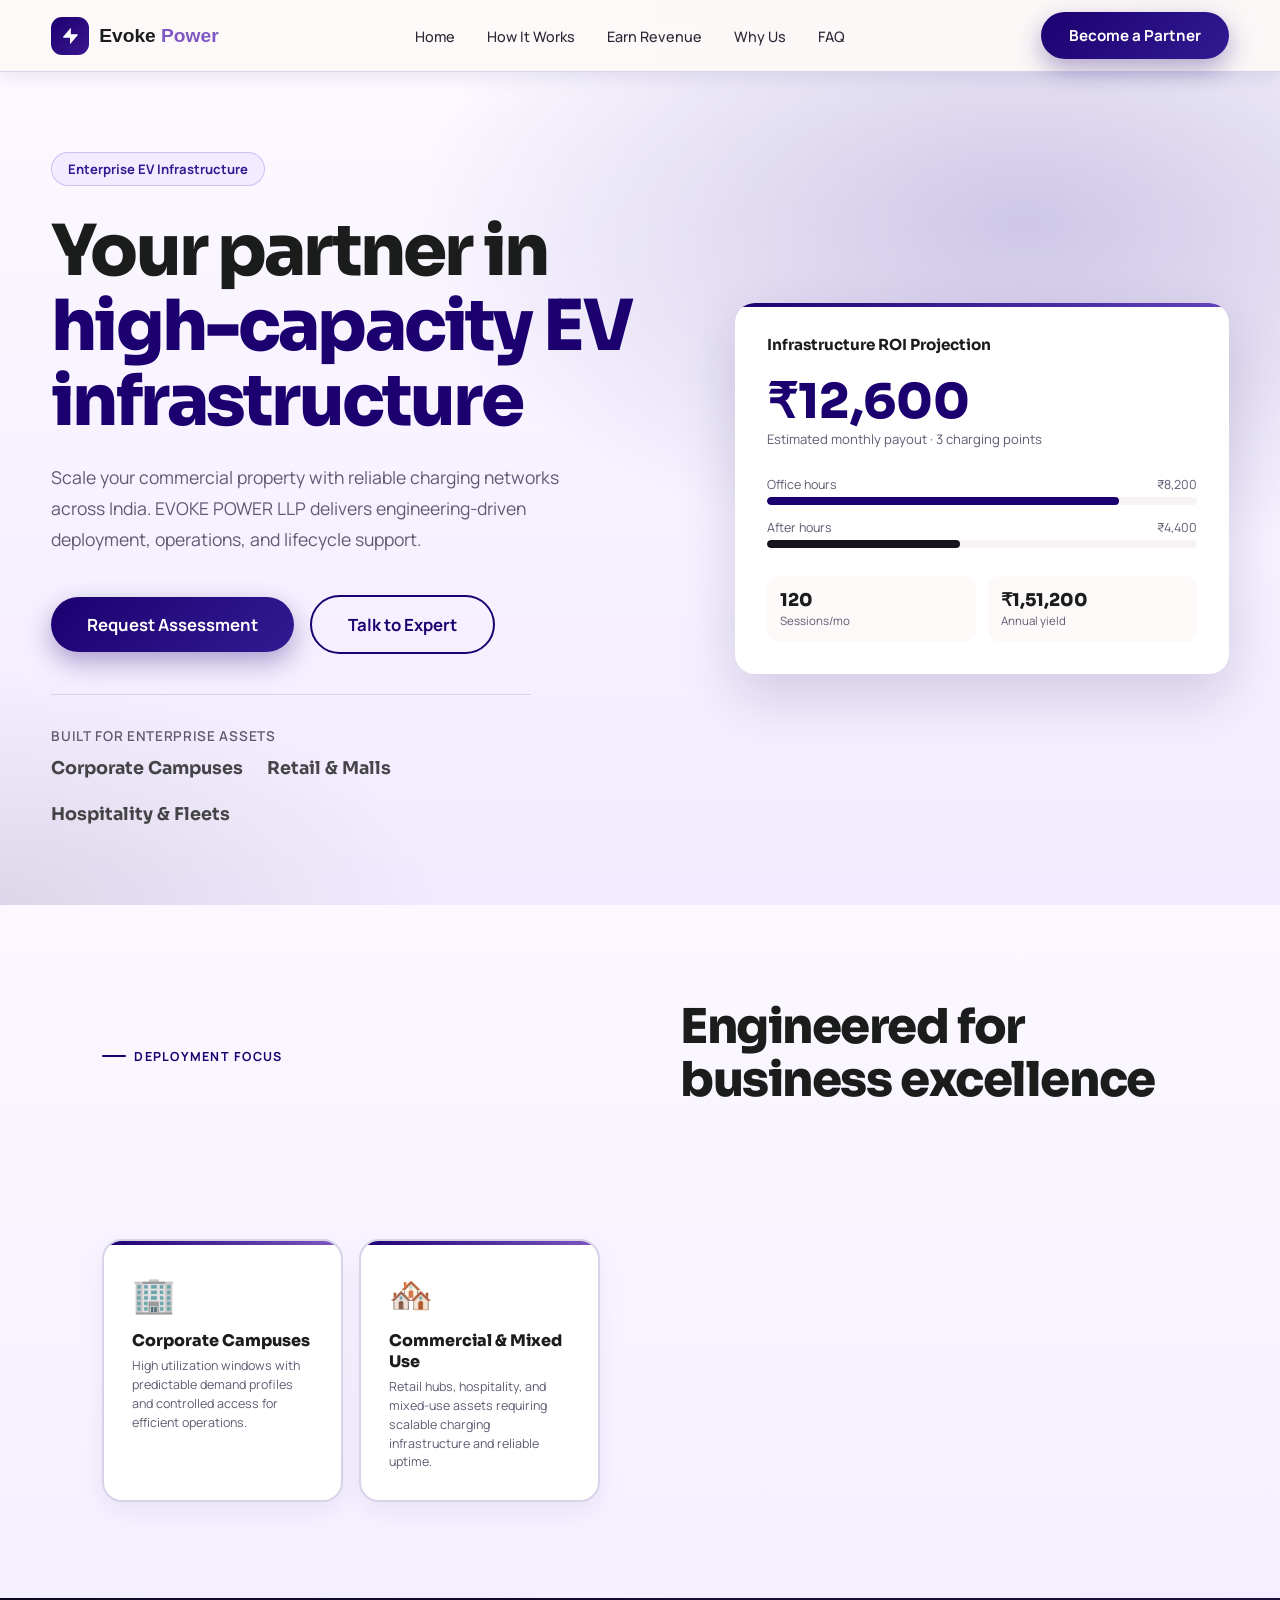
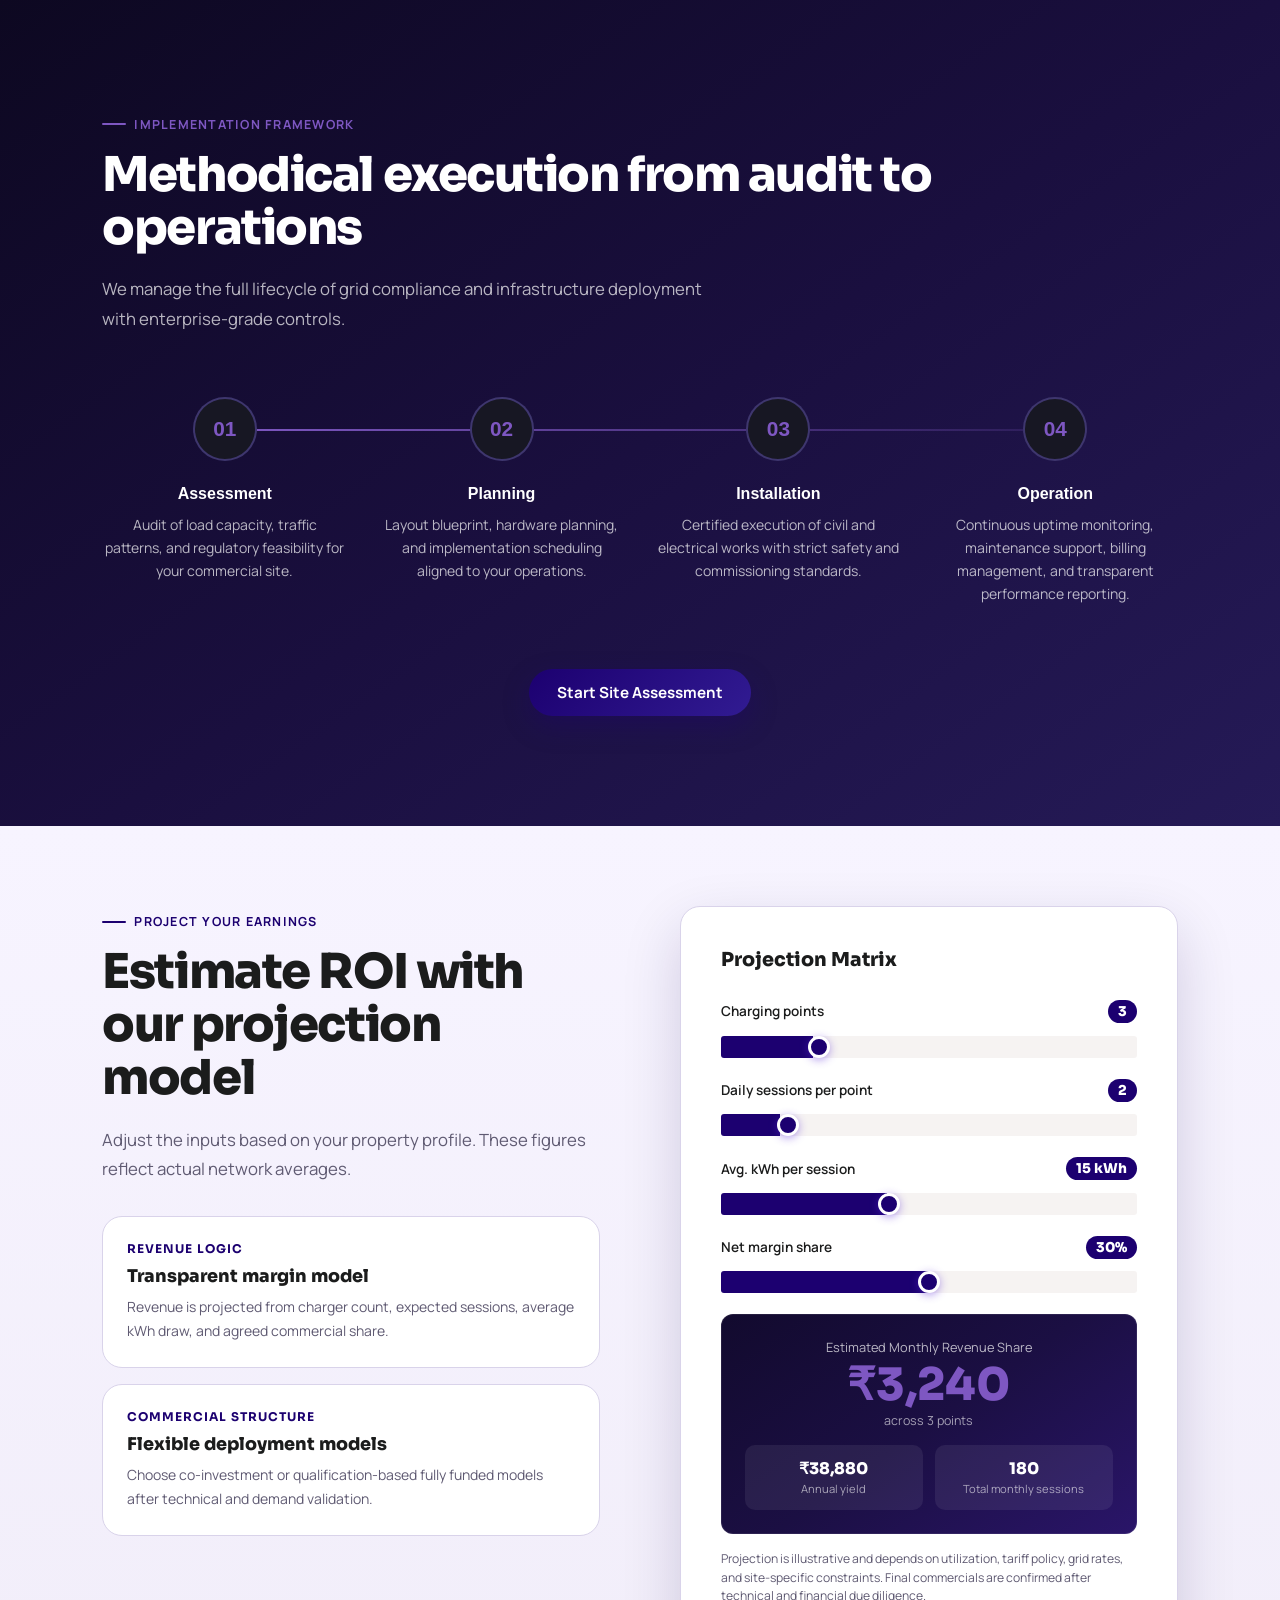
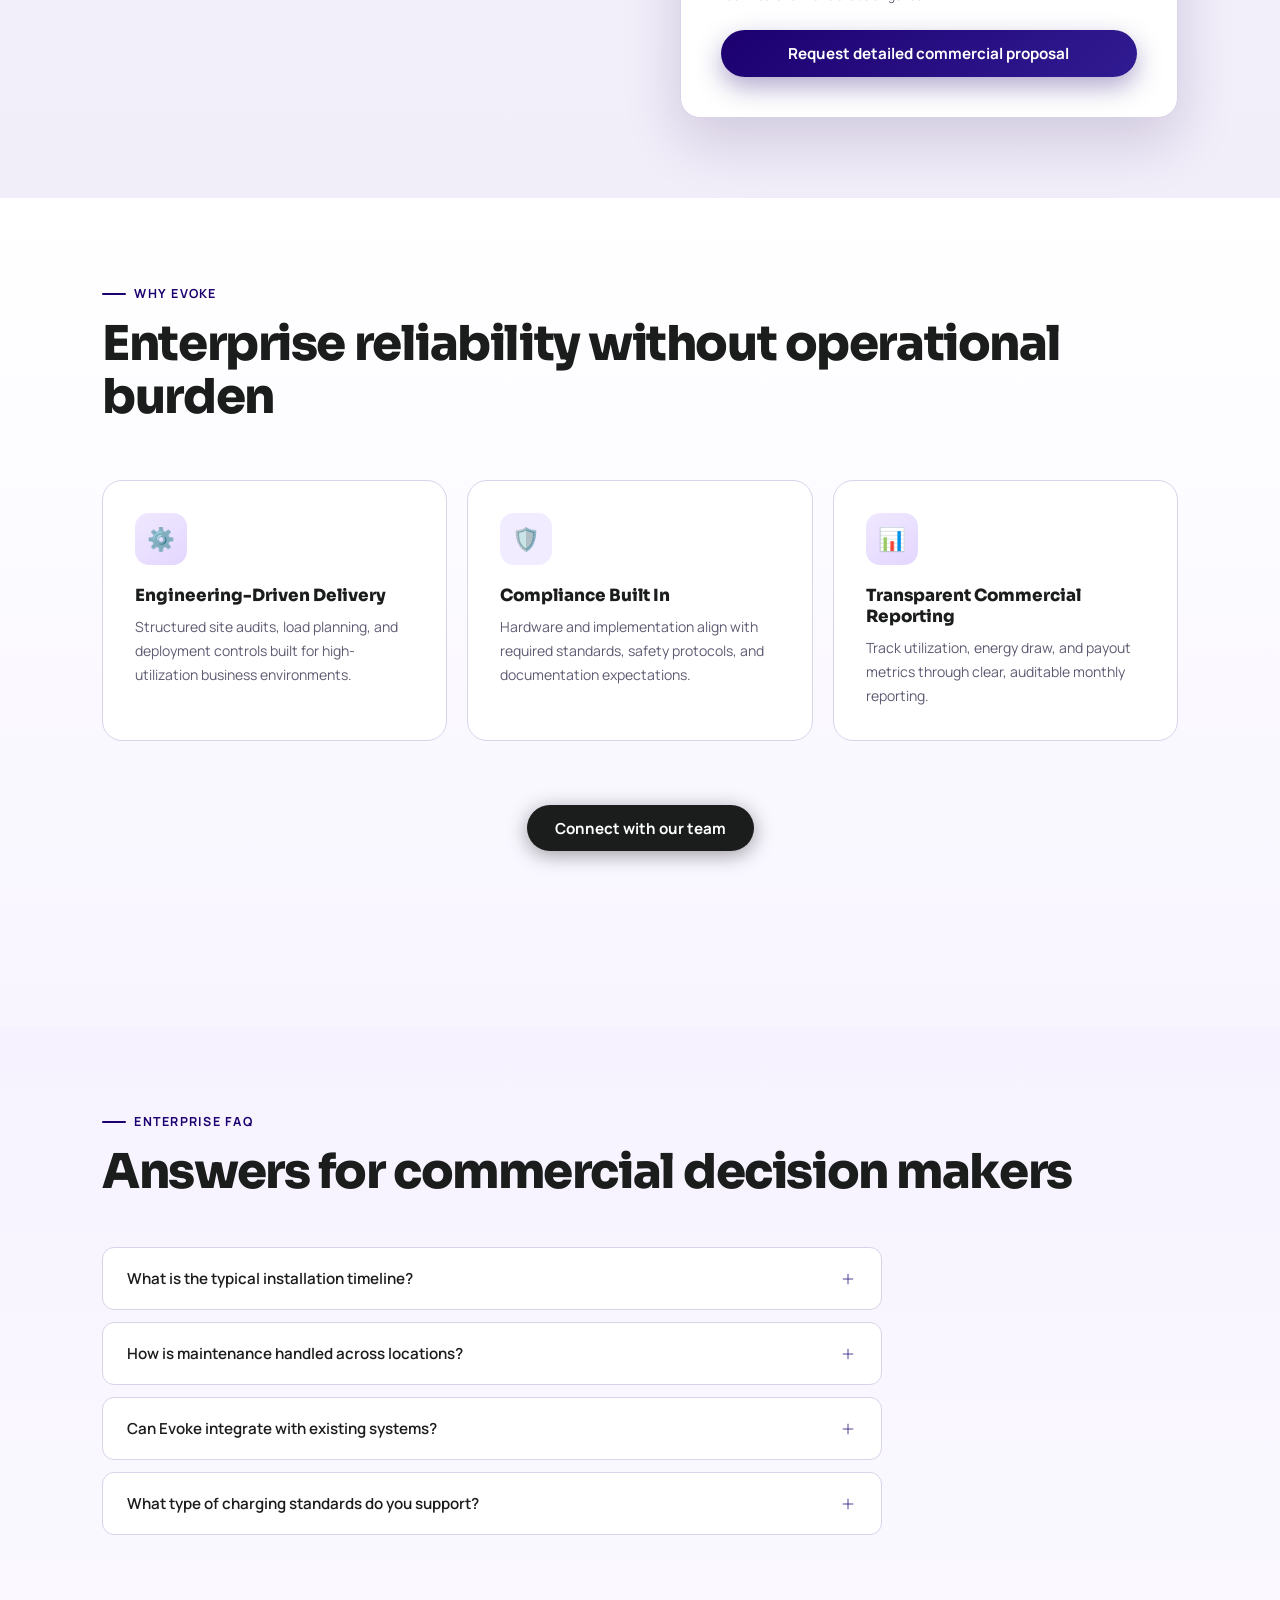
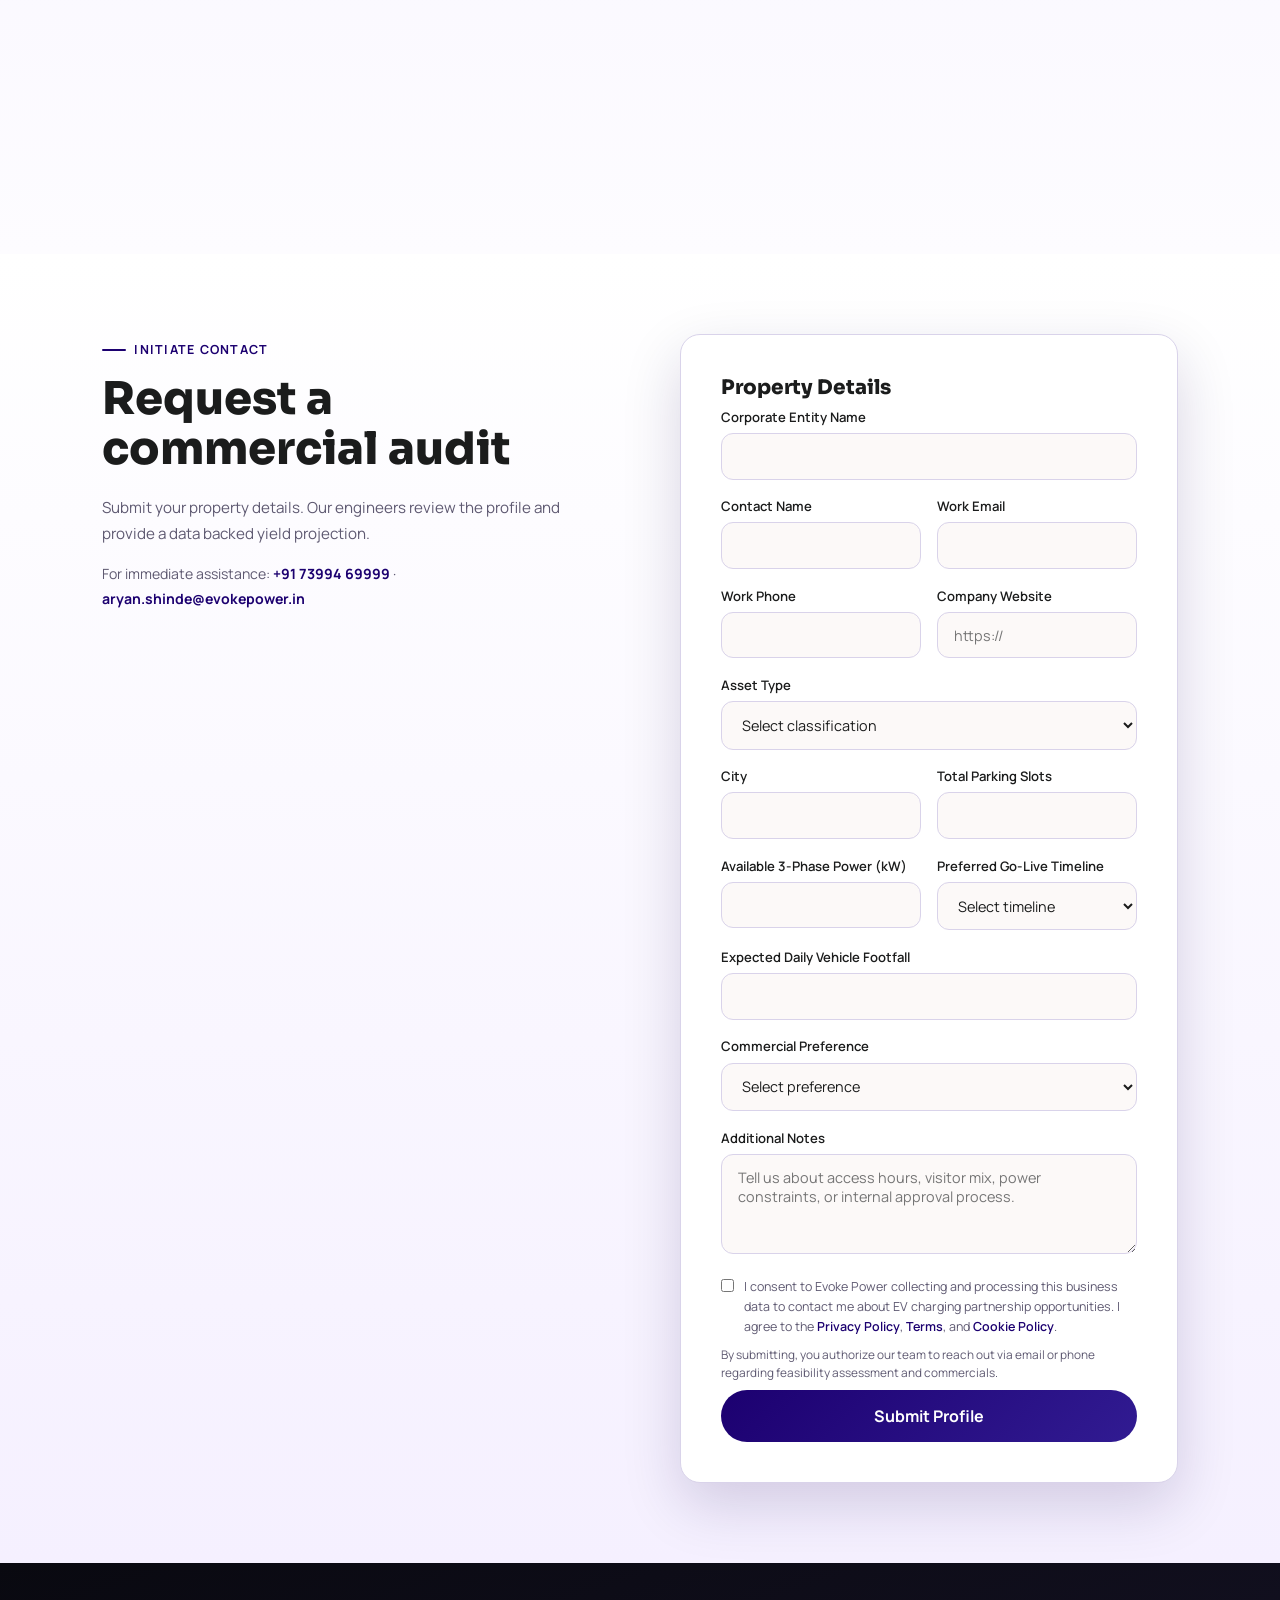
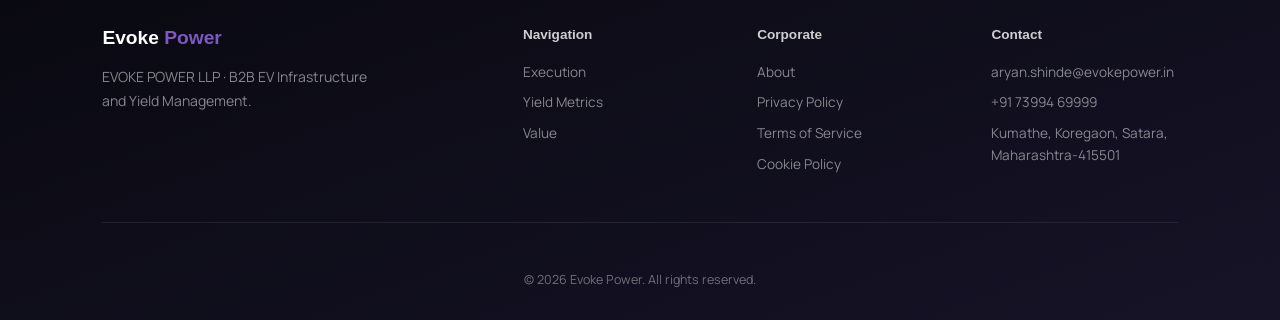
==== commit a81f5fe2: "Refine fusion design with stronger purple professional theme" ====
--- a/index.html
+++ b/index.html
@@ -28,25 +28,25 @@
   </script>
   <style>
     :root {
-      --forest: #5b2bd8;
-      --forest-2: #4720b4;
-      --forest-3: #8b72ff;
-      --green: #7c5dff;
-      --green-pale: #efe9ff;
-      --amber: #111119;
-      --amber-2: #1d1d2a;
-      --amber-pale: #f2eeff;
-      --cream: #ffffff;
-      --cream-2: #f7f5ff;
-      --dark: #0c0c12;
-      --text: #222233;
-      --muted: #656579;
-      --border: #e3e0f2;
+      --forest: #1c0070;
+      --forest-2: #311b92;
+      --forest-3: #7e57c2;
+      --green: #6f48b2;
+      --green-pale: #ece4ff;
+      --amber: #15151f;
+      --amber-2: #232334;
+      --amber-pale: #f1ecff;
+      --cream: #fcf9f8;
+      --cream-2: #f6f3f2;
+      --dark: #1b1c1c;
+      --text: #2a2836;
+      --muted: #5f5a72;
+      --border: #d9d3ea;
       --white: #ffffff;
       --radius: 20px;
       --radius-sm: 12px;
-      --shadow: 0 6px 28px rgba(41, 19, 109, 0.1);
-      --shadow-lg: 0 18px 60px rgba(22, 12, 59, 0.16);
+      --shadow: 0 8px 24px rgba(34, 14, 97, 0.08);
+      --shadow-lg: 0 22px 58px rgba(26, 7, 77, 0.16);
     }
 
     *, *::before, *::after { box-sizing: border-box; margin: 0; padding: 0; }
@@ -83,23 +83,23 @@
       cursor: pointer; border: none; text-decoration: none;
       transition: all 0.28s cubic-bezier(0.34,1.56,0.64,1);
     }
-    .btn-primary { background: var(--forest); color: var(--white); box-shadow: 0 8px 24px rgba(91,43,216,0.35); }
-    .btn-primary:hover { background: var(--forest-2); transform: translateY(-3px); box-shadow: 0 12px 30px rgba(60,25,157,0.45); }
+    .btn-primary { background: linear-gradient(135deg, var(--forest), var(--forest-2)); color: var(--white); box-shadow: 0 10px 26px rgba(28,0,112,0.34); }
+    .btn-primary:hover { background: linear-gradient(135deg, var(--forest-2), #4025a6); transform: translateY(-3px); box-shadow: 0 14px 32px rgba(28,0,112,0.42); }
     .btn-forest { background: var(--dark); color: var(--white); box-shadow: 0 4px 20px rgba(8,8,13,0.38); }
     .btn-forest:hover { background: #1a1a2a; transform: translateY(-3px); box-shadow: 0 8px 28px rgba(8,8,13,0.45); }
-    .btn-outline { background: transparent; color: var(--dark); border: 2px solid var(--dark); }
-    .btn-outline:hover { background: var(--dark); color: white; transform: translateY(-3px); }
+    .btn-outline { background: transparent; color: var(--forest); border: 2px solid var(--forest); }
+    .btn-outline:hover { background: var(--forest); color: white; transform: translateY(-3px); }
     .btn-lg { padding: 1rem 2.25rem; font-size: 1.05rem; }
 
     nav {
       position: fixed; top: 0; left: 0; right: 0; z-index: 100;
       height: 72px; padding: 0 clamp(1.25rem, 4vw, 4rem);
       display: flex; align-items: center; justify-content: space-between;
-      background: rgba(255,255,255,0.94);
+      background: rgba(252,249,248,0.9);
       -webkit-backdrop-filter: blur(18px);
       backdrop-filter: blur(18px);
       border-bottom: 1px solid var(--border);
-      box-shadow: 0 2px 20px rgba(31,17,82,0.08);
+      box-shadow: 0 3px 20px rgba(28,0,112,0.1);
     }
     .nav-logo { display: flex; align-items: center; gap: 10px; text-decoration: none; }
     .nav-logo-icon {
@@ -134,9 +134,9 @@
     .hero {
       min-height: calc(100vh - 72px); padding: 5rem clamp(1.25rem,4vw,4rem);
       display: flex; align-items: center;
-      background: radial-gradient(ellipse 70% 60% at 80% 18%, rgba(91,43,216,0.16) 0%, transparent 70%),
-          radial-gradient(ellipse 55% 45% at 0% 100%, rgba(23,23,37,0.08) 0%, transparent 65%),
-          linear-gradient(180deg, #fcfbff 0%, #f7f5ff 100%);
+      background: radial-gradient(ellipse 70% 60% at 80% 18%, rgba(49,27,146,0.22) 0%, transparent 68%),
+          radial-gradient(ellipse 55% 45% at 0% 100%, rgba(31,28,43,0.1) 0%, transparent 62%),
+          linear-gradient(180deg, #fcf9ff 0%, #f2ebff 100%);
       position: relative; overflow: hidden;
     }
     .hero-inner {
@@ -178,7 +178,7 @@
     }
     .revenue-preview::before {
       content: ''; position: absolute; top: 0; left: 0; right: 0; height: 4px;
-      background: linear-gradient(90deg, var(--forest), var(--dark));
+      background: linear-gradient(90deg, var(--forest), #6442bd);
     }
     .rv-header { display: flex; align-items: center; justify-content: space-between; margin-bottom: 1.5rem; }
     .rv-title { font-family: 'Sora',sans-serif; font-weight: 700; font-size: 0.95rem; color: var(--dark); }
@@ -194,19 +194,24 @@
     .rv-stat-val { font-family: 'Sora',sans-serif; font-weight: 800; font-size: 1.1rem; color: var(--dark); }
     .rv-stat-lbl { font-size: 0.72rem; color: var(--muted); margin-top: 2px; }
 
-    .partner-types { padding: 6rem clamp(1.25rem,4vw,4rem); background: var(--cream); }
+    .partner-types { padding: 6rem clamp(1.25rem,4vw,4rem); background: linear-gradient(180deg, #fbf8ff 0%, #f5f0ff 100%); }
     .partner-types .container { display: grid; grid-template-columns: 1fr 1fr; gap: 5rem; align-items: center; }
     .partner-visual-grid { display: grid; grid-template-columns: 1fr 1fr; gap: 1rem; }
     .partner-tile {
       border-radius: var(--radius); padding: 1.75rem;
       border: 2px solid transparent; position: relative; overflow: hidden;
       background: var(--white); border-color: var(--border);
+      box-shadow: 0 10px 24px rgba(34, 14, 97, 0.06);
+    }
+    .partner-tile::before {
+      content: ''; position: absolute; left: 0; top: 0; width: 100%; height: 4px;
+      background: linear-gradient(90deg, var(--forest), var(--forest-3));
     }
     .tile-icon { font-size: 2.2rem; margin-bottom: 0.75rem; }
     .tile-title { font-family: 'Sora',sans-serif; font-weight: 800; font-size: 1rem; margin-bottom: 0.4rem; color: var(--dark); }
     .tile-sub { font-size: 0.78rem; line-height: 1.5; color: var(--muted); }
 
-    .how-it-works { padding: 5rem clamp(1.25rem,4vw,4rem); background: linear-gradient(145deg, #0b0b12 0%, #18132d 100%); }
+    .how-it-works { padding: 5rem clamp(1.25rem,4vw,4rem); background: linear-gradient(145deg, #0d0821 0%, #1a0f3f 52%, #251a57 100%); }
     .how-it-works .section-label { color: var(--forest-3); }
     .how-it-works .section-label::before { background: var(--forest-3); }
     .how-it-works .section-title { color: var(--white); }
@@ -214,7 +219,7 @@
     .steps-row { display: grid; grid-template-columns: repeat(4,1fr); gap: 2rem; margin-top: 4rem; position: relative; }
     .steps-row::before {
       content: ''; position: absolute; top: 32px; left: 12%; right: 12%;
-      height: 2px; background: linear-gradient(90deg, var(--forest-3), rgba(139,114,255,0.2));
+      height: 2px; background: linear-gradient(90deg, var(--forest-3), rgba(126,87,194,0.16));
     }
     .step-card { text-align: center; position: relative; z-index: 1; }
     .step-num {
@@ -227,7 +232,7 @@
     .step-title { font-family: 'Syne',sans-serif; font-weight: 700; font-size: 1rem; color: white; margin-bottom: 0.6rem; }
     .step-desc { font-size: 0.875rem; color: rgba(255,255,255,0.7); line-height: 1.65; }
 
-    .calc-section { padding: 5rem clamp(1.25rem,4vw,4rem); background: var(--cream-2); min-height: 100vh; }
+    .calc-section { padding: 5rem clamp(1.25rem,4vw,4rem); background: linear-gradient(180deg, #f7f4ff 0%, #f1edf9 100%); min-height: 100vh; }
     .calc-inner { display: grid; grid-template-columns: 1fr 1fr; gap: 5rem; align-items: start; }
     .calc-card {
       background: var(--white); border-radius: var(--radius); padding: 2.5rem;
@@ -244,7 +249,7 @@
     input[type=range]::-webkit-slider-thumb { -webkit-appearance: none; width: 22px; height: 22px; border-radius: 50%; background: var(--forest); border: 3px solid #ffffff; box-shadow: 0 2px 8px rgba(91,43,216,0.45); cursor: pointer; }
     input[type=range]::-webkit-slider-runnable-track { background: linear-gradient(90deg, var(--forest) var(--p, 50%), var(--cream-2) 0); border-radius: 3px; }
     .calc-select { width: 100%; padding: 0.7rem 1rem; border-radius: var(--radius-sm); border: 1.5px solid var(--border); background: var(--cream); font-family: 'Manrope',sans-serif; font-size: 0.9rem; color: var(--dark); outline: none; }
-    .calc-result { background: linear-gradient(135deg, #12121d 0%, #231a46 100%); border-radius: var(--radius-sm); padding: 1.5rem; text-align: center; margin-top: 0.5rem; }
+    .calc-result { background: linear-gradient(145deg, #120a2e 0%, #1b0f43 50%, #2a1569 100%); border-radius: var(--radius-sm); padding: 1.5rem; text-align: center; margin-top: 0.5rem; box-shadow: inset 0 0 0 1px rgba(255,255,255,0.08); }
     .calc-result-label { font-size: 0.8rem; color: rgba(255,255,255,0.7); margin-bottom: 0.4rem; }
     .calc-result-amount { font-family: 'Sora',sans-serif; font-size: 2.8rem; font-weight: 800; color: var(--forest-3); line-height: 1; margin-bottom: 0.25rem; }
     .calc-result-sub { font-size: 0.78rem; color: rgba(255,255,255,0.6); }
@@ -259,14 +264,14 @@
     .explainer-title { font-family: 'Sora',sans-serif; font-size: 1.1rem; font-weight: 800; color: var(--dark); margin-bottom: 0.5rem; }
     .explainer-desc { font-size: 0.875rem; color: var(--muted); line-height: 1.7; }
 
-    .value-props { padding: 5rem clamp(1.25rem,4vw,4rem); background: var(--cream); }
+    .value-props { padding: 5rem clamp(1.25rem,4vw,4rem); background: linear-gradient(180deg, #ffffff 0%, #f8f5ff 100%); }
     .vp-grid { display: grid; grid-template-columns: repeat(3,1fr); gap: 1.25rem; margin-top: 3.5rem; }
     .vp-card { background: var(--white); border-radius: var(--radius); padding: 2rem; border: 1px solid var(--border); }
-    .vp-icon { width: 52px; height: 52px; border-radius: 14px; display: flex; align-items: center; justify-content: center; font-size: 1.4rem; margin-bottom: 1.25rem; background: var(--green-pale); }
+    .vp-icon { width: 52px; height: 52px; border-radius: 14px; display: flex; align-items: center; justify-content: center; font-size: 1.4rem; margin-bottom: 1.25rem; background: linear-gradient(145deg, #f0e9ff 0%, #e3d6ff 100%); }
     .vp-title { font-family: 'Sora',sans-serif; font-size: 1.05rem; font-weight: 800; color: var(--dark); margin-bottom: 0.6rem; }
     .vp-desc { font-size: 0.875rem; color: var(--muted); line-height: 1.7; }
 
-    .faq { padding: 5rem clamp(1.25rem,4vw,4rem); background: var(--cream-2); }
+    .faq { padding: 5rem clamp(1.25rem,4vw,4rem); background: linear-gradient(180deg, #f6f2ff 0%, #fdfcff 100%); }
     .faq-list { margin-top: 3rem; display: flex; flex-direction: column; gap: 0.75rem; max-width: 780px; }
     .faq-item { background: var(--white); border-radius: var(--radius-sm); border: 1px solid var(--border); overflow: hidden; }
     .faq-q { display: flex; align-items: center; justify-content: space-between; padding: 1.25rem 1.5rem; cursor: pointer; gap: 1rem; font-weight: 600; font-size: 0.95rem; color: var(--dark); }
@@ -275,7 +280,7 @@
     .faq-a { padding: 0 1.5rem 1.25rem; font-size: 0.875rem; color: var(--muted); line-height: 1.75; display: none; }
     .faq-item.open .faq-a { display: block; }
 
-    .partner-form-section { padding: 5rem clamp(1.25rem,4vw,4rem); background: var(--cream); }
+    .partner-form-section { padding: 5rem clamp(1.25rem,4vw,4rem); background: linear-gradient(180deg, #ffffff 0%, #f5f0ff 100%); }
     .form-wrapper { display: grid; grid-template-columns: 1fr 1fr; gap: 5rem; align-items: start; }
     .form-info h2 { font-size: clamp(2rem,4vw,2.8rem); font-weight: 800; color: var(--dark); line-height: 1.12; margin-bottom: 1.25rem; }
     .form-info p { font-size: 0.95rem; color: var(--muted); line-height: 1.75; margin-bottom: 2rem; }
@@ -292,7 +297,7 @@
     .consent-box label { margin: 0; font-size: 0.78rem; color: var(--muted); line-height: 1.6; }
     .consent-box a { color: var(--forest); text-decoration: none; font-weight: 600; }
     .privacy-note { margin-top: 0.4rem; font-size: 0.74rem; color: var(--muted); line-height: 1.5; }
-    .btn-submit { width: 100%; padding: 0.95rem; background: var(--forest); color: white; border: none; border-radius: 50px; font-family: 'Manrope',sans-serif; font-weight: 700; font-size: 1rem; cursor: pointer; margin-top: 0.5rem; display: flex; justify-content: center; }
+    .btn-submit { width: 100%; padding: 0.95rem; background: linear-gradient(135deg, var(--forest), var(--forest-2)); color: white; border: none; border-radius: 50px; font-family: 'Manrope',sans-serif; font-weight: 700; font-size: 1rem; cursor: pointer; margin-top: 0.5rem; display: flex; justify-content: center; }
     .spin { width: 18px; height: 18px; border: 2px solid rgba(255,255,255,0.3); border-top-color: white; border-radius: 50%; animation: spin 0.7s linear infinite; display: none; }
     .btn-submit.loading .spin { display: block; }
     .btn-submit.loading .btn-lbl { display: none; }
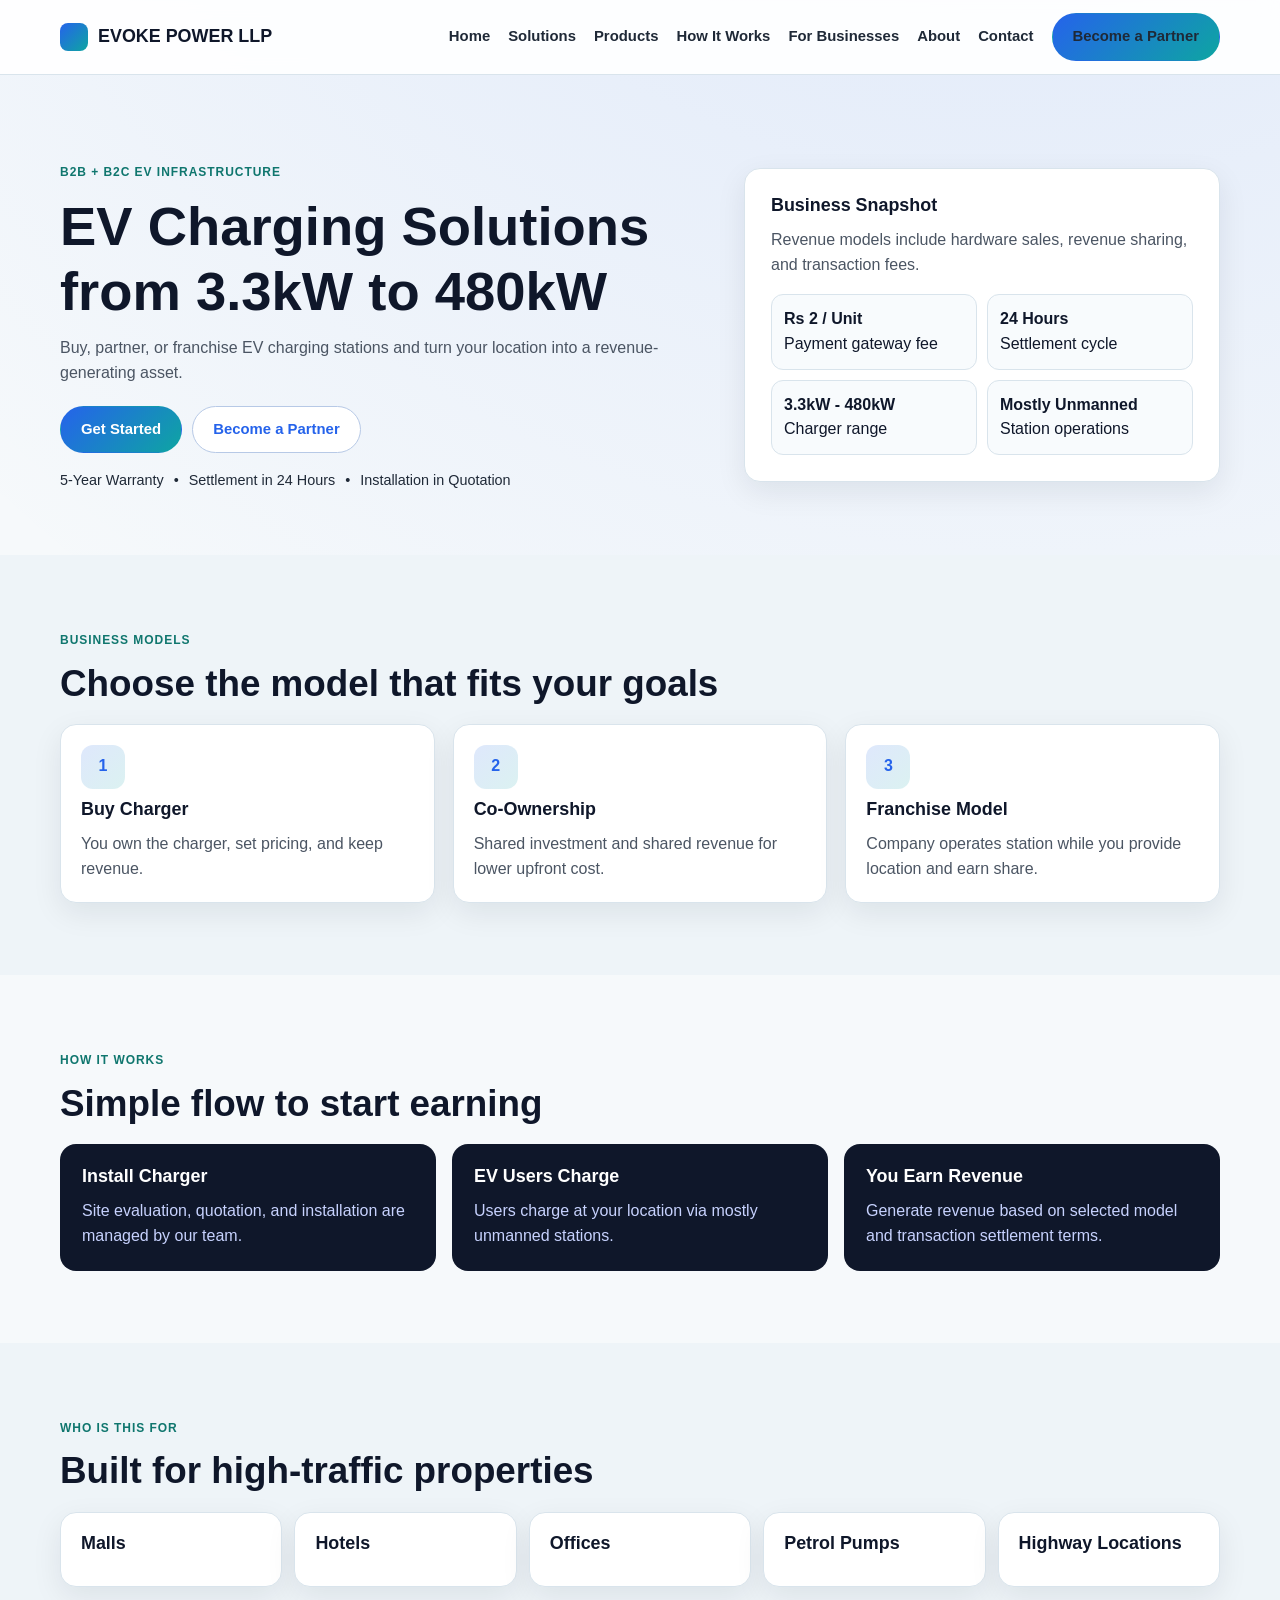
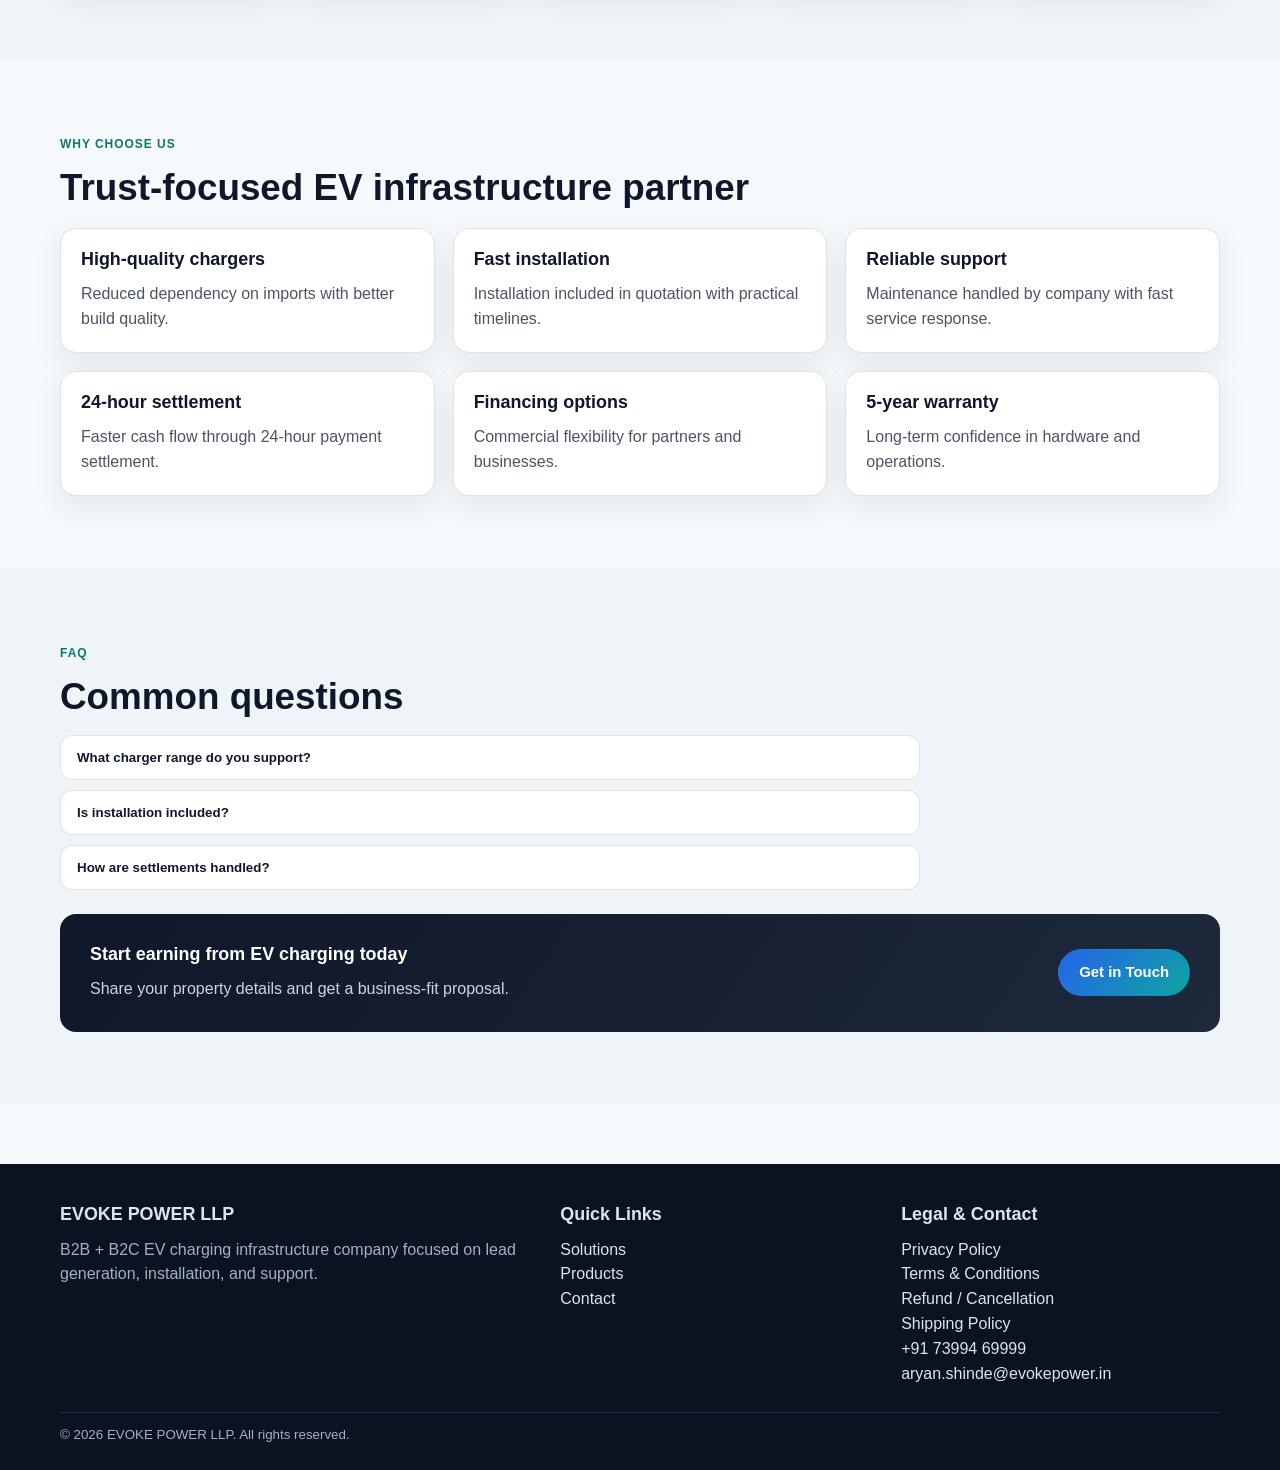
==== commit 6a84e097: "Rebuild site into multi-page EV lead-generation website" ====
--- a/index.html
+++ b/index.html
@@ -3,898 +3,159 @@
 <head>
   <meta charset="UTF-8">
   <meta name="viewport" content="width=device-width, initial-scale=1.0">
-  <meta name="description" content="Turn your parking space into a passive income asset. Install EV charging stations with Evoke Power and earn revenue.">
-  <meta name="robots" content="index,follow,max-image-preview:large,max-snippet:-1,max-video-preview:-1">
+  <title>EVOKE POWER LLP | EV Charging Solutions 3.3kW to 480kW</title>
+  <meta name="description" content="EV charging solutions from 3.3kW to 480kW. Buy, partner, or franchise EV charging stations and turn your location into a revenue-generating asset.">
+  <link rel="canonical" href="https://www.evokepower.in/">
+  <meta property="og:title" content="EVOKE POWER LLP | EV Charging Solutions">
+  <meta property="og:description" content="Buy, partner, or franchise EV charging stations with EVOKE POWER LLP.">
   <meta property="og:type" content="website">
-  <meta property="og:title" content="Evoke Power | EV Charging Partner Platform">
-  <meta property="og:description" content="Turn your parking space into a passive income asset with Evoke Power's EV charging partner program.">
   <meta property="og:url" content="https://www.evokepower.in/">
-  <meta property="og:image" content="https://www.evokepower.in/og-image.jpg">
-  <meta name="twitter:card" content="summary_large_image">
-  <meta name="twitter:title" content="Evoke Power | EV Charging Partner Platform">
-  <meta name="twitter:description" content="Partner with Evoke Power to install EV charging stations and earn monthly revenue share.">
-  <meta name="twitter:image" content="https://www.evokepower.in/og-image.jpg">
-  <link rel="canonical" href="https://www.evokepower.in/">
-  <title>Evoke Power | EV Charging Partner Platform</title>
-  <link rel="preconnect" href="https://fonts.googleapis.com">
-  <link rel="preconnect" href="https://fonts.gstatic.com" crossorigin>
-  <link href="https://fonts.googleapis.com/css2?family=Manrope:wght@400;500;600;700;800&family=Sora:wght@600;700;800&display=swap" rel="stylesheet">
-  <script async src="https://www.googletagmanager.com/gtag/js?id=G-XXXXXXXXXX"></script>
-  <script>
-    window.dataLayer = window.dataLayer || [];
-    function gtag(){dataLayer.push(arguments);}
-    gtag('js', new Date());
-    gtag('config', 'G-XXXXXXXXXX', { send_page_view: true });
-  </script>
-  <style>
-    :root {
-      --forest: #1c0070;
-      --forest-2: #311b92;
-      --forest-3: #7e57c2;
-      --green: #6f48b2;
-      --green-pale: #ece4ff;
-      --amber: #15151f;
-      --amber-2: #232334;
-      --amber-pale: #f1ecff;
-      --cream: #fcf9f8;
-      --cream-2: #f6f3f2;
-      --dark: #1b1c1c;
-      --text: #2a2836;
-      --muted: #5f5a72;
-      --border: #d9d3ea;
-      --white: #ffffff;
-      --radius: 20px;
-      --radius-sm: 12px;
-      --shadow: 0 8px 24px rgba(34, 14, 97, 0.08);
-      --shadow-lg: 0 22px 58px rgba(26, 7, 77, 0.16);
-    }
-
-    *, *::before, *::after { box-sizing: border-box; margin: 0; padding: 0; }
-    html { scroll-behavior: auto; }
-    body {
-      font-family: 'Manrope', sans-serif;
-      background: radial-gradient(100% 90% at 100% 0%, rgba(91,43,216,0.08) 0%, transparent 58%), var(--cream);
-      color: var(--text);
-      overflow-x: hidden;
-      min-height: 100vh;
-      display: flex;
-      flex-direction: column;
-    }
-    h1,h2,h3,h4,h5 { font-family: 'Sora', sans-serif; }
-
-    .container { max-width: 1200px; margin: 0 auto; padding: 0 clamp(1.25rem, 4vw, 4rem); }
-    
-    .section-label {
-      display: inline-flex; align-items: center; gap: 8px;
-      font-size: 0.78rem; font-weight: 700; letter-spacing: 0.1em; text-transform: uppercase;
-      color: var(--forest); margin-bottom: 1rem;
-    }
-    .section-label::before { content: ''; width: 24px; height: 2px; background: var(--forest); border-radius: 2px; }
-    .section-title {
-      font-size: clamp(2rem, 4.5vw, 3rem); font-weight: 800; color: var(--dark);
-      letter-spacing: -0.03em; line-height: 1.1; margin-bottom: 1.25rem;
-    }
-    .section-sub { font-size: 1.05rem; color: var(--muted); line-height: 1.75; max-width: 600px; }
-
-    .btn {
-      display: inline-flex; align-items: center; justify-content: center; gap: 8px;
-      padding: 0.8rem 1.75rem; border-radius: 50px;
-      font-family: 'Manrope', sans-serif; font-weight: 700; font-size: 0.95rem;
-      cursor: pointer; border: none; text-decoration: none;
-      transition: all 0.28s cubic-bezier(0.34,1.56,0.64,1);
-    }
-    .btn-primary { background: linear-gradient(135deg, var(--forest), var(--forest-2)); color: var(--white); box-shadow: 0 10px 26px rgba(28,0,112,0.34); }
-    .btn-primary:hover { background: linear-gradient(135deg, var(--forest-2), #4025a6); transform: translateY(-3px); box-shadow: 0 14px 32px rgba(28,0,112,0.42); }
-    .btn-forest { background: var(--dark); color: var(--white); box-shadow: 0 4px 20px rgba(8,8,13,0.38); }
-    .btn-forest:hover { background: #1a1a2a; transform: translateY(-3px); box-shadow: 0 8px 28px rgba(8,8,13,0.45); }
-    .btn-outline { background: transparent; color: var(--forest); border: 2px solid var(--forest); }
-    .btn-outline:hover { background: var(--forest); color: white; transform: translateY(-3px); }
-    .btn-lg { padding: 1rem 2.25rem; font-size: 1.05rem; }
-
-    nav {
-      position: fixed; top: 0; left: 0; right: 0; z-index: 100;
-      height: 72px; padding: 0 clamp(1.25rem, 4vw, 4rem);
-      display: flex; align-items: center; justify-content: space-between;
-      background: rgba(252,249,248,0.9);
-      -webkit-backdrop-filter: blur(18px);
-      backdrop-filter: blur(18px);
-      border-bottom: 1px solid var(--border);
-      box-shadow: 0 3px 20px rgba(28,0,112,0.1);
-    }
-    .nav-logo { display: flex; align-items: center; gap: 10px; text-decoration: none; }
-    .nav-logo-icon {
-      width: 38px; height: 38px; background: linear-gradient(135deg, var(--forest), #3b178e); border-radius: 11px;
-      display: flex; align-items: center; justify-content: center;
-    }
-    .nav-logo-icon svg { width: 20px; height: 20px; fill: #ffffff; }
-    .nav-logo-text { font-family: 'Syne', sans-serif; font-weight: 800; font-size: 1.2rem; color: var(--dark); }
-    .nav-logo-text span { color: var(--forest-3); }
-    .nav-links { display: flex; gap: 2rem; list-style: none; }
-    .nav-links a { color: var(--text); font-weight: 500; font-size: 0.9rem; text-decoration: none; transition: color 0.2s; }
-    .nav-links a:hover, .nav-links a.active-link { color: var(--forest); font-weight: 700; }
-    .nav-right { display: flex; gap: 0.75rem; align-items: center; }
-    .hamburger { display: none; flex-direction: column; gap: 5px; cursor: pointer; background: none; border: none; padding: 4px; }
-    .hamburger span { display: block; width: 24px; height: 2px; background: var(--dark); border-radius: 2px; transition: all 0.3s; }
-    
-    .mobile-menu {
-      display: none; position: fixed; top: 72px; left: 0; right: 0;
-      background: var(--white); border-bottom: 1px solid var(--border);
-      padding: 1.5rem clamp(1.25rem,4vw,4rem); z-index: 99;
-      flex-direction: column; gap: 1rem; box-shadow: var(--shadow-lg);
-    }
-    .mobile-menu.open { display: flex; }
-    .mobile-menu a { color: var(--text); font-weight: 500; font-size: 1rem; text-decoration: none; padding: 0.5rem 0; border-bottom: 1px solid var(--border); }
-
-    .page-view { display: block; flex: 1; padding-top: 0; animation: none; }
-    .page-view.active { display: block; }
-    @keyframes fadeIn { from { opacity: 0; transform: translateY(10px); } to { opacity: 1; transform: translateY(0); } }
-
-    .page-view section { scroll-margin-top: 92px; }
-
-    .hero {
-      min-height: calc(100vh - 72px); padding: 5rem clamp(1.25rem,4vw,4rem);
-      display: flex; align-items: center;
-      background: radial-gradient(ellipse 70% 60% at 80% 18%, rgba(49,27,146,0.22) 0%, transparent 68%),
-          radial-gradient(ellipse 55% 45% at 0% 100%, rgba(31,28,43,0.1) 0%, transparent 62%),
-          linear-gradient(180deg, #fcf9ff 0%, #f2ebff 100%);
-      position: relative; overflow: hidden;
-    }
-    .hero-inner {
-      max-width: 1200px; margin: 0 auto; width: 100%;
-      display: grid; grid-template-columns: 1.1fr 0.9fr; gap: 5rem; align-items: center;
-      position: relative; z-index: 1;
-    }
-    .hero-badge {
-      display: inline-flex; align-items: center; gap: 8px;
-      background: var(--amber-pale); color: var(--forest-2);
-      border: 1px solid rgba(91,43,216,0.24);
-      padding: 0.45rem 1rem; border-radius: 50px;
-      font-size: 0.82rem; font-weight: 700; margin-bottom: 1.75rem;
-    }
-    .hero h1 {
-      font-size: clamp(2.8rem, 5.5vw, 4.6rem); font-weight: 800;
-      color: var(--dark); letter-spacing: -0.04em; line-height: 1.06;
-      margin-bottom: 1.5rem;
-    }
-    .hero h1 .line-accent { display: inline-block; position: relative; color: var(--forest); }
-    .hero-desc {
-      font-size: 1.1rem; color: var(--muted); line-height: 1.75; max-width: 520px;
-      margin-bottom: 2.5rem;
-    }
-    .hero-actions { display: flex; gap: 1rem; flex-wrap: wrap; align-items: center; }
-    
-    .hero-trust {
-      margin-top: 2.5rem; padding-top: 2rem; border-top: 1px solid var(--border);
-      max-width: 480px;
-    }
-    .hero-trust p { font-size: 0.85rem; color: var(--muted); font-weight: 600; margin-bottom: 0.8rem; text-transform: uppercase; letter-spacing: 0.05em; }
-    .trust-logos { font-family: 'Sora', sans-serif; font-size: 1.1rem; font-weight: 700; color: var(--dark); display: flex; gap: 1.5rem; flex-wrap: wrap; }
-    .trust-logos span { opacity: 0.8; }
-
-    .hero-visual { position: relative; }
-    .revenue-preview {
-      background: var(--white); border-radius: var(--radius);
-      box-shadow: var(--shadow-lg); padding: 2rem; position: relative; overflow: hidden;
-    }
-    .revenue-preview::before {
-      content: ''; position: absolute; top: 0; left: 0; right: 0; height: 4px;
-      background: linear-gradient(90deg, var(--forest), #6442bd);
-    }
-    .rv-header { display: flex; align-items: center; justify-content: space-between; margin-bottom: 1.5rem; }
-    .rv-title { font-family: 'Sora',sans-serif; font-weight: 700; font-size: 0.95rem; color: var(--dark); }
-    .rv-amount { font-family: 'Sora', sans-serif; font-size: 3rem; font-weight: 800; color: var(--forest); line-height: 1; margin-bottom: 0.25rem; }
-    .rv-period { font-size: 0.82rem; color: var(--muted); margin-bottom: 1.75rem; }
-    .rv-bars { display: flex; flex-direction: column; gap: 0.85rem; margin-bottom: 1.75rem; }
-    .rv-bar-row { display: flex; flex-direction: column; gap: 4px; }
-    .rv-bar-label { display: flex; justify-content: space-between; font-size: 0.78rem; color: var(--muted); }
-    .rv-bar-track { height: 8px; background: var(--cream-2); border-radius: 4px; overflow: hidden; }
-    .rv-bar-fill { height: 100%; border-radius: 4px; }
-    .rv-breakdown { display: grid; grid-template-columns: 1fr 1fr; gap: 0.75rem; }
-    .rv-stat { background: var(--cream); border-radius: var(--radius-sm); padding: 0.85rem; }
-    .rv-stat-val { font-family: 'Sora',sans-serif; font-weight: 800; font-size: 1.1rem; color: var(--dark); }
-    .rv-stat-lbl { font-size: 0.72rem; color: var(--muted); margin-top: 2px; }
-
-    .partner-types { padding: 6rem clamp(1.25rem,4vw,4rem); background: linear-gradient(180deg, #fbf8ff 0%, #f5f0ff 100%); }
-    .partner-types .container { display: grid; grid-template-columns: 1fr 1fr; gap: 5rem; align-items: center; }
-    .partner-visual-grid { display: grid; grid-template-columns: 1fr 1fr; gap: 1rem; }
-    .partner-tile {
-      border-radius: var(--radius); padding: 1.75rem;
-      border: 2px solid transparent; position: relative; overflow: hidden;
-      background: var(--white); border-color: var(--border);
-      box-shadow: 0 10px 24px rgba(34, 14, 97, 0.06);
-    }
-    .partner-tile::before {
-      content: ''; position: absolute; left: 0; top: 0; width: 100%; height: 4px;
-      background: linear-gradient(90deg, var(--forest), var(--forest-3));
-    }
-    .tile-icon { font-size: 2.2rem; margin-bottom: 0.75rem; }
-    .tile-title { font-family: 'Sora',sans-serif; font-weight: 800; font-size: 1rem; margin-bottom: 0.4rem; color: var(--dark); }
-    .tile-sub { font-size: 0.78rem; line-height: 1.5; color: var(--muted); }
-
-    .how-it-works { padding: 5rem clamp(1.25rem,4vw,4rem); background: linear-gradient(145deg, #0d0821 0%, #1a0f3f 52%, #251a57 100%); }
-    .how-it-works .section-label { color: var(--forest-3); }
-    .how-it-works .section-label::before { background: var(--forest-3); }
-    .how-it-works .section-title { color: var(--white); }
-    .how-it-works .section-sub { color: rgba(255,255,255,0.7); }
-    .steps-row { display: grid; grid-template-columns: repeat(4,1fr); gap: 2rem; margin-top: 4rem; position: relative; }
-    .steps-row::before {
-      content: ''; position: absolute; top: 32px; left: 12%; right: 12%;
-      height: 2px; background: linear-gradient(90deg, var(--forest-3), rgba(126,87,194,0.16));
-    }
-    .step-card { text-align: center; position: relative; z-index: 1; }
-    .step-num {
-      width: 64px; height: 64px; border-radius: 50%;
-      background: #171723; border: 2px solid rgba(139,114,255,0.34);
-      display: flex; align-items: center; justify-content: center;
-      font-family: 'Syne',sans-serif; font-weight: 800; font-size: 1.3rem;
-      color: var(--forest-3); margin: 0 auto 1.5rem;
-    }
-    .step-title { font-family: 'Syne',sans-serif; font-weight: 700; font-size: 1rem; color: white; margin-bottom: 0.6rem; }
-    .step-desc { font-size: 0.875rem; color: rgba(255,255,255,0.7); line-height: 1.65; }
-
-    .calc-section { padding: 5rem clamp(1.25rem,4vw,4rem); background: linear-gradient(180deg, #f7f4ff 0%, #f1edf9 100%); min-height: 100vh; }
-    .calc-inner { display: grid; grid-template-columns: 1fr 1fr; gap: 5rem; align-items: start; }
-    .calc-card {
-      background: var(--white); border-radius: var(--radius); padding: 2.5rem;
-      box-shadow: var(--shadow-lg); border: 1px solid var(--border);
-    }
-    .calc-title { font-family: 'Sora',sans-serif; font-size: 1.2rem; font-weight: 800; color: var(--dark); margin-bottom: 1.75rem; }
-    .calc-group { margin-bottom: 1.5rem; }
-    .calc-label {
-      display: flex; justify-content: space-between; align-items: center;
-      font-weight: 600; font-size: 0.85rem; color: var(--dark); margin-bottom: 0.6rem;
-    }
-    .calc-value { background: var(--forest); color: var(--white); padding: 3px 10px; border-radius: 50px; font-family: 'Sora',sans-serif; font-weight: 800; font-size: 0.85rem; }
-    input[type=range] { -webkit-appearance: none; appearance: none; width: 100%; height: 6px; border-radius: 3px; background: var(--cream-2); outline: none; cursor: pointer; }
-    input[type=range]::-webkit-slider-thumb { -webkit-appearance: none; width: 22px; height: 22px; border-radius: 50%; background: var(--forest); border: 3px solid #ffffff; box-shadow: 0 2px 8px rgba(91,43,216,0.45); cursor: pointer; }
-    input[type=range]::-webkit-slider-runnable-track { background: linear-gradient(90deg, var(--forest) var(--p, 50%), var(--cream-2) 0); border-radius: 3px; }
-    .calc-select { width: 100%; padding: 0.7rem 1rem; border-radius: var(--radius-sm); border: 1.5px solid var(--border); background: var(--cream); font-family: 'Manrope',sans-serif; font-size: 0.9rem; color: var(--dark); outline: none; }
-    .calc-result { background: linear-gradient(145deg, #120a2e 0%, #1b0f43 50%, #2a1569 100%); border-radius: var(--radius-sm); padding: 1.5rem; text-align: center; margin-top: 0.5rem; box-shadow: inset 0 0 0 1px rgba(255,255,255,0.08); }
-    .calc-result-label { font-size: 0.8rem; color: rgba(255,255,255,0.7); margin-bottom: 0.4rem; }
-    .calc-result-amount { font-family: 'Sora',sans-serif; font-size: 2.8rem; font-weight: 800; color: var(--forest-3); line-height: 1; margin-bottom: 0.25rem; }
-    .calc-result-sub { font-size: 0.78rem; color: rgba(255,255,255,0.6); }
-    .calc-breakdown { display: grid; grid-template-columns: 1fr 1fr; gap: 0.75rem; margin-top: 1rem; }
-    .calc-breakdown-item { background: rgba(255,255,255,0.07); border-radius: 10px; padding: 0.85rem; text-align: center; }
-    .calc-breakdown-val { font-family:'Sora',sans-serif; font-weight: 800; color: white; font-size: 1rem; }
-    .calc-breakdown-lbl { font-size: 0.7rem; color: rgba(255,255,255,0.6); margin-top: 2px; }
-    .calc-disclaimer { margin-top: 1rem; font-size: 0.76rem; color: var(--muted); line-height: 1.55; }
-    
-    .explainer-item { padding: 1.5rem; background: var(--white); border-radius: var(--radius); border: 1px solid var(--border); margin-bottom: 1rem; }
-    .explainer-num { font-family: 'Sora',sans-serif; font-size: 0.75rem; font-weight: 700; color: var(--forest); text-transform: uppercase; letter-spacing: 0.08em; margin-bottom: 0.6rem; }
-    .explainer-title { font-family: 'Sora',sans-serif; font-size: 1.1rem; font-weight: 800; color: var(--dark); margin-bottom: 0.5rem; }
-    .explainer-desc { font-size: 0.875rem; color: var(--muted); line-height: 1.7; }
-
-    .value-props { padding: 5rem clamp(1.25rem,4vw,4rem); background: linear-gradient(180deg, #ffffff 0%, #f8f5ff 100%); }
-    .vp-grid { display: grid; grid-template-columns: repeat(3,1fr); gap: 1.25rem; margin-top: 3.5rem; }
-    .vp-card { background: var(--white); border-radius: var(--radius); padding: 2rem; border: 1px solid var(--border); }
-    .vp-icon { width: 52px; height: 52px; border-radius: 14px; display: flex; align-items: center; justify-content: center; font-size: 1.4rem; margin-bottom: 1.25rem; background: linear-gradient(145deg, #f0e9ff 0%, #e3d6ff 100%); }
-    .vp-title { font-family: 'Sora',sans-serif; font-size: 1.05rem; font-weight: 800; color: var(--dark); margin-bottom: 0.6rem; }
-    .vp-desc { font-size: 0.875rem; color: var(--muted); line-height: 1.7; }
-
-    .faq { padding: 5rem clamp(1.25rem,4vw,4rem); background: linear-gradient(180deg, #f6f2ff 0%, #fdfcff 100%); }
-    .faq-list { margin-top: 3rem; display: flex; flex-direction: column; gap: 0.75rem; max-width: 780px; }
-    .faq-item { background: var(--white); border-radius: var(--radius-sm); border: 1px solid var(--border); overflow: hidden; }
-    .faq-q { display: flex; align-items: center; justify-content: space-between; padding: 1.25rem 1.5rem; cursor: pointer; gap: 1rem; font-weight: 600; font-size: 0.95rem; color: var(--dark); }
-    .faq-q svg { flex-shrink: 0; stroke: var(--forest); width: 18px; height: 18px; transition: transform 0.2s; }
-    .faq-item.open .faq-q svg { transform: rotate(45deg); }
-    .faq-a { padding: 0 1.5rem 1.25rem; font-size: 0.875rem; color: var(--muted); line-height: 1.75; display: none; }
-    .faq-item.open .faq-a { display: block; }
-
-    .partner-form-section { padding: 5rem clamp(1.25rem,4vw,4rem); background: linear-gradient(180deg, #ffffff 0%, #f5f0ff 100%); }
-    .form-wrapper { display: grid; grid-template-columns: 1fr 1fr; gap: 5rem; align-items: start; }
-    .form-info h2 { font-size: clamp(2rem,4vw,2.8rem); font-weight: 800; color: var(--dark); line-height: 1.12; margin-bottom: 1.25rem; }
-    .form-info p { font-size: 0.95rem; color: var(--muted); line-height: 1.75; margin-bottom: 2rem; }
-    .contact-form { background: var(--white); border-radius: var(--radius); padding: 2.5rem; box-shadow: var(--shadow-lg); border: 1px solid var(--border); }
-    .form-title { font-family: 'Sora',sans-serif; font-size: 1.25rem; font-weight: 800; color: var(--dark); margin-bottom: 0.5rem; }
-    .fg { margin-bottom: 1.1rem; }
-    .fg label { display: block; font-weight: 600; font-size: 0.82rem; color: var(--dark); margin-bottom: 0.45rem; }
-    .fg input, .fg select { width: 100%; padding: 0.8rem 1rem; border: 1.5px solid var(--border); border-radius: var(--radius-sm); background: var(--cream); font-family: 'Manrope',sans-serif; font-size: 0.9rem; color: var(--dark); outline: none; }
-    .fg input:focus, .fg select:focus { border-color: var(--forest); }
-    .fg textarea { width: 100%; min-height: 100px; resize: vertical; padding: 0.8rem 1rem; border: 1.5px solid var(--border); border-radius: var(--radius-sm); background: var(--cream); font-family: 'Manrope',sans-serif; font-size: 0.9rem; color: var(--dark); outline: none; }
-    .fg textarea:focus { border-color: var(--forest); }
-    .consent-box { display: flex; align-items: flex-start; gap: 0.65rem; margin: 1rem 0 0.6rem; }
-    .consent-box input { margin-top: 2px; }
-    .consent-box label { margin: 0; font-size: 0.78rem; color: var(--muted); line-height: 1.6; }
-    .consent-box a { color: var(--forest); text-decoration: none; font-weight: 600; }
-    .privacy-note { margin-top: 0.4rem; font-size: 0.74rem; color: var(--muted); line-height: 1.5; }
-    .btn-submit { width: 100%; padding: 0.95rem; background: linear-gradient(135deg, var(--forest), var(--forest-2)); color: white; border: none; border-radius: 50px; font-family: 'Manrope',sans-serif; font-weight: 700; font-size: 1rem; cursor: pointer; margin-top: 0.5rem; display: flex; justify-content: center; }
-    .spin { width: 18px; height: 18px; border: 2px solid rgba(255,255,255,0.3); border-top-color: white; border-radius: 50%; animation: spin 0.7s linear infinite; display: none; }
-    .btn-submit.loading .spin { display: block; }
-    .btn-submit.loading .btn-lbl { display: none; }
-    @keyframes spin { to { transform: rotate(360deg); } }
-    .form-success { text-align: center; padding: 3rem 2rem; display: none; }
-    .form-success.show { display: block; }
-
-    .cta-banner { padding: 5rem clamp(1.25rem,4vw,4rem); background: var(--amber); }
-    .cta-inner { display: grid; grid-template-columns: 1fr auto; align-items: center; gap: 3rem; }
-    .cta-text h2 { font-size: clamp(1.8rem,3.5vw,2.4rem); font-weight: 800; color: var(--dark); margin-bottom: 0.5rem; }
-
-    footer { background: linear-gradient(160deg, #090910 0%, #161327 100%); padding: 4rem clamp(1.25rem,4vw,4rem) 2rem; margin-top: auto; }
-    .footer-top { display: grid; grid-template-columns: 2fr 1fr 1fr 1fr; gap: 3rem; margin-bottom: 3rem; padding-bottom: 3rem; border-bottom: 1px solid rgba(255,255,255,0.08); }
-    .footer-brand p { font-size: 0.875rem; color: rgba(255,255,255,0.5); line-height: 1.7; margin-top: 1rem; max-width: 280px; }
-    .footer-col h4 { font-family: 'Syne',sans-serif; font-size: 0.85rem; font-weight: 700; color: rgba(255,255,255,0.8); margin-bottom: 1.1rem; }
-    .footer-col ul { list-style: none; display: flex; flex-direction: column; gap: 0.55rem; }
-    .footer-col ul a { color: rgba(255,255,255,0.5); text-decoration: none; font-size: 0.85rem; }
-    .footer-bottom { font-size: 0.78rem; color: rgba(255,255,255,0.4); text-align: center; }
-
-    @media (max-width: 1024px) {
-      .hero-inner, .partner-types .container, .calc-inner, .form-wrapper, .cta-inner { grid-template-columns: 1fr; gap: 3rem; }
-      .vp-grid { grid-template-columns: repeat(2,1fr); }
-      .footer-top { grid-template-columns: 1fr 1fr; }
-    }
-    @media (max-width: 768px) {
-      .nav-links, .nav-right { display: none; }
-      .hamburger { display: flex; }
-      .steps-row, .vp-grid, .partner-visual-grid { grid-template-columns: 1fr; }
-      .steps-row::before { display: none; }
-      .footer-top { grid-template-columns: 1fr; }
-      .fg-row { grid-template-columns: 1fr !important; }
-    }
-  </style>
+  <link rel="stylesheet" href="assets/site.css">
 </head>
 <body>
+  <header class="nav">
+    <div class="container nav-inner">
+      <a href="index.html" class="brand"><span class="brand-dot"></span>EVOKE POWER LLP</a>
+      <button id="menuBtn" class="menu-btn" type="button">Menu</button>
+      <nav id="navLinks" class="nav-links">
+        <a href="index.html">Home</a>
+        <a href="solutions.html">Solutions</a>
+        <a href="products.html">Products</a>
+        <a href="how-it-works.html">How It Works</a>
+        <a href="businesses.html">For Businesses</a>
+        <a href="about.html">About</a>
+        <a href="contact.html">Contact</a>
+        <a class="btn btn-primary" href="contact.html">Become a Partner</a>
+      </nav>
+    </div>
+  </header>
 
-<nav>
-  <a href="#home" class="nav-logo">
-    <div class="nav-logo-icon">
-      <svg viewBox="0 0 24 24"><path d="M13 2L4.09 12.69c-.35.42-.53.63-.52.8a.56.56 0 0 0 .19.41C3.89 14 4.16 14 4.71 14H12v8l8.91-10.69c.35-.42.52-.63.52-.8a.56.56 0 0 0-.19-.41C21.11 10 20.84 10 20.29 10H13V2z"/></svg>
-    </div>
-    <span class="nav-logo-text">Evoke <span>Power</span></span>
-  </a>
-  <ul class="nav-links">
-    <li><a href="#home">Home</a></li>
-    <li><a href="#how-it-works">How It Works</a></li>
-    <li><a href="#calculator">Earn Revenue</a></li>
-    <li><a href="#why-partner">Why Us</a></li>
-    <li><a href="#faq">FAQ</a></li>
-  </ul>
-  <div class="nav-right">
-    <a href="#partner-form" class="btn btn-primary">Become a Partner</a>
-  </div>
-  <button type="button" class="hamburger" id="hamburger" aria-label="Open menu"><span></span><span></span><span></span></button>
-</nav>
-
-<div class="mobile-menu" id="mobileMenu">
-  <a href="#home">Home</a>
-  <a href="#how-it-works">How It Works</a>
-  <a href="#calculator">Earn Revenue</a>
-  <a href="#why-partner">Why Us</a>
-  <a href="#faq">FAQ</a>
-  <a href="#partner-form" class="btn btn-primary" style="justify-content:center;margin-top:10px;">Become a Partner</a>
-</div>
-
-<main id="app-root" style="padding-top:72px;">
-  
-  <!-- HOME VIEW -->
-  <div id="home" class="page-view active">
+  <main>
     <section class="hero">
-      <div class="hero-inner">
-        <div class="hero-content">
-          <div class="hero-badge">Enterprise EV Infrastructure</div>
-          <h1>Your partner in <span class="line-accent">high-capacity EV infrastructure</span></h1>
-          <p class="hero-desc">
-            Scale your commercial property with reliable charging networks across India. EVOKE POWER LLP delivers engineering-driven deployment, operations, and lifecycle support.
-          </p>
-          <div class="hero-actions">
-            <a href="#partner-form" class="btn btn-primary btn-lg">Request Assessment</a>
-            <a href="#partner-form" class="btn btn-outline btn-lg">Talk to Expert</a>
+      <div class="container hero-grid">
+        <div>
+          <span class="eyebrow">B2B + B2C EV Infrastructure</span>
+          <h1>EV Charging Solutions from 3.3kW to 480kW</h1>
+          <p>Buy, partner, or franchise EV charging stations and turn your location into a revenue-generating asset.</p>
+          <div class="flex-wrap-row mt-20">
+            <a class="btn btn-primary" href="contact.html">Get Started</a>
+            <a class="btn btn-secondary" href="contact.html">Become a Partner</a>
           </div>
-          <div class="hero-trust">
-            <p>Built for enterprise assets</p>
-            <div class="trust-logos">
-              <span>Corporate Campuses</span>
-              <span>Retail & Malls</span>
-              <span>Hospitality & Fleets</span>
-            </div>
+          <div class="flex-wrap-row mt-16 hero-meta">
+            <span>5-Year Warranty</span><span>•</span><span>Settlement in 24 Hours</span><span>•</span><span>Installation in Quotation</span>
           </div>
         </div>
-        <div class="hero-visual">
-          <div class="revenue-preview">
-            <div class="rv-header">
-              <div class="rv-title">Infrastructure ROI Projection</div>
-            </div>
-            <div class="rv-amount">₹12,600</div>
-            <div class="rv-period">Estimated monthly payout · 3 charging points</div>
-            <div class="rv-bars">
-              <div class="rv-bar-row">
-                <div class="rv-bar-label"><span>Office hours</span><span>₹8,200</span></div>
-                <div class="rv-bar-track"><div class="rv-bar-fill" style="width:82%;background:var(--forest);"></div></div>
-              </div>
-              <div class="rv-bar-row">
-                <div class="rv-bar-label"><span>After hours</span><span>₹4,400</span></div>
-                <div class="rv-bar-track"><div class="rv-bar-fill" style="width:45%;background:var(--amber);"></div></div>
-              </div>
-            </div>
-            <div class="rv-breakdown">
-              <div class="rv-stat">
-                <div class="rv-stat-val">120</div>
-                <div class="rv-stat-lbl">Sessions/mo</div>
-              </div>
-              <div class="rv-stat">
-                <div class="rv-stat-val">₹1,51,200</div>
-                <div class="rv-stat-lbl">Annual yield</div>
-              </div>
-            </div>
+        <div class="hero-card">
+          <h3>Business Snapshot</h3>
+          <p>Revenue models include hardware sales, revenue sharing, and transaction fees.</p>
+          <div class="hero-stats">
+            <div class="stat"><strong>Rs 2 / Unit</strong><span>Payment gateway fee</span></div>
+            <div class="stat"><strong>24 Hours</strong><span>Settlement cycle</span></div>
+            <div class="stat"><strong>3.3kW - 480kW</strong><span>Charger range</span></div>
+            <div class="stat"><strong>Mostly Unmanned</strong><span>Station operations</span></div>
           </div>
         </div>
       </div>
     </section>
 
-    <section class="partner-types">
+    <section class="section section-alt">
       <div class="container">
-        <div class="section-label">Deployment Focus</div>
-        <h2 class="section-title">Engineered for business excellence</h2>
-        <div class="partner-visual-grid" style="margin-top:2rem;">
-          <div class="partner-tile">
-            <div class="tile-icon">🏢</div>
-            <div class="tile-title">Corporate Campuses</div>
-            <div class="tile-sub">High utilization windows with predictable demand profiles and controlled access for efficient operations.</div>
-          </div>
-          <div class="partner-tile">
-            <div class="tile-icon">🏘️</div>
-            <div class="tile-title">Commercial & Mixed Use</div>
-            <div class="tile-sub">Retail hubs, hospitality, and mixed-use assets requiring scalable charging infrastructure and reliable uptime.</div>
-          </div>
+        <span class="eyebrow">Business Models</span>
+        <h2>Choose the model that fits your goals</h2>
+        <div class="grid-3 mt-18">
+          <article class="card"><div class="icon-chip">1</div><h3>Buy Charger</h3><p>You own the charger, set pricing, and keep revenue.</p></article>
+          <article class="card"><div class="icon-chip">2</div><h3>Co-Ownership</h3><p>Shared investment and shared revenue for lower upfront cost.</p></article>
+          <article class="card"><div class="icon-chip">3</div><h3>Franchise Model</h3><p>Company operates station while you provide location and earn share.</p></article>
         </div>
       </div>
     </section>
-  </div>
 
-  <!-- HOW IT WORKS VIEW -->
-  <div id="how-it-works" class="page-view">
-    <section class="how-it-works" style="min-height: calc(100vh - 72px); display: flex; align-items: center;">
-      <div class="container" style="width: 100%;">
-        <div class="section-label">Implementation Framework</div>
-        <h2 class="section-title">Methodical execution from audit to operations</h2>
-        <p class="section-sub">We manage the full lifecycle of grid compliance and infrastructure deployment with enterprise-grade controls.</p>
-        <div class="steps-row">
-          <div class="step-card">
-            <div class="step-num">01</div>
-            <div class="step-title">Assessment</div>
-            <div class="step-desc">Audit of load capacity, traffic patterns, and regulatory feasibility for your commercial site.</div>
-          </div>
-          <div class="step-card">
-            <div class="step-num">02</div>
-            <div class="step-title">Planning</div>
-            <div class="step-desc">Layout blueprint, hardware planning, and implementation scheduling aligned to your operations.</div>
-          </div>
-          <div class="step-card">
-            <div class="step-num">03</div>
-            <div class="step-title">Installation</div>
-            <div class="step-desc">Certified execution of civil and electrical works with strict safety and commissioning standards.</div>
-          </div>
-          <div class="step-card">
-            <div class="step-num">04</div>
-            <div class="step-title">Operation</div>
-            <div class="step-desc">Continuous uptime monitoring, maintenance support, billing management, and transparent performance reporting.</div>
-          </div>
-        </div>
-        <div style="text-align: center; margin-top: 4rem;">
-          <a href="#partner-form" class="btn btn-primary">Start Site Assessment</a>
+    <section class="section">
+      <div class="container">
+        <span class="eyebrow">How It Works</span>
+        <h2>Simple flow to start earning</h2>
+        <div class="steps mt-18">
+          <article class="step"><h3>Install Charger</h3><p>Site evaluation, quotation, and installation are managed by our team.</p></article>
+          <article class="step"><h3>EV Users Charge</h3><p>Users charge at your location via mostly unmanned stations.</p></article>
+          <article class="step"><h3>You Earn Revenue</h3><p>Generate revenue based on selected model and transaction settlement terms.</p></article>
         </div>
       </div>
     </section>
-  </div>
 
-  <!-- CALCULATOR VIEW -->
-  <div id="calculator" class="page-view">
-    <section class="calc-section">
+    <section class="section section-alt">
       <div class="container">
-        <div class="calc-inner">
-          <div>
-            <div class="section-label">Project Your Earnings</div>
-            <h2 class="section-title">Estimate ROI with our projection model</h2>
-            <p class="section-sub" style="margin-bottom: 2rem;">Adjust the inputs based on your property profile. These figures reflect actual network averages.</p>
-            
-            <div class="explainer-item">
-              <div class="explainer-num">Revenue Logic</div>
-              <div class="explainer-title">Transparent margin model</div>
-              <div class="explainer-desc">Revenue is projected from charger count, expected sessions, average kWh draw, and agreed commercial share.</div>
-            </div>
-            <div class="explainer-item">
-              <div class="explainer-num">Commercial Structure</div>
-              <div class="explainer-title">Flexible deployment models</div>
-              <div class="explainer-desc">Choose co-investment or qualification-based fully funded models after technical and demand validation.</div>
-            </div>
-          </div>
-
-          <div class="calc-card">
-            <div class="calc-title">Projection Matrix</div>
-            
-            <div class="calc-group">
-              <div class="calc-label"><span>Charging points</span><div class="calc-value" id="labelPoints">3</div></div>
-              <input type="range" id="rangePoints" min="1" max="10" value="3" title="Charging points" aria-label="Charging points">
-            </div>
-
-            <div class="calc-group">
-              <div class="calc-label"><span>Daily sessions per point</span><div class="calc-value" id="labelSessions">2</div></div>
-              <input type="range" id="rangeSessions" min="1" max="8" value="2" title="Daily sessions per point" aria-label="Daily sessions per point">
-            </div>
-
-            <div class="calc-group">
-              <div class="calc-label"><span>Avg. kWh per session</span><div class="calc-value" id="labelKwh">15</div></div>
-              <input type="range" id="rangeKwh" min="5" max="30" value="15" title="Average kWh per session" aria-label="Average kWh per session">
-            </div>
-
-            <div class="calc-group">
-              <div class="calc-label"><span>Net margin share</span><div class="calc-value" id="labelShare">30%</div></div>
-              <input type="range" id="rangeShare" min="10" max="50" value="30" title="Net margin share" aria-label="Net margin share">
-            </div>
-
-            <div class="calc-result">
-              <div class="calc-result-label">Estimated Monthly Revenue Share</div>
-              <div class="calc-result-amount" id="calcResult">₹0</div>
-              <div class="calc-result-sub" id="calcResultSub">across 0 points</div>
-              <div class="calc-breakdown">
-                <div class="calc-breakdown-item">
-                  <div class="calc-breakdown-val" id="calcAnnual">₹0</div>
-                  <div class="calc-breakdown-lbl">Annual yield</div>
-                </div>
-                <div class="calc-breakdown-item">
-                  <div class="calc-breakdown-val" id="calcSessions">0</div>
-                  <div class="calc-breakdown-lbl">Total monthly sessions</div>
-                </div>
-              </div>
-            </div>
-            <p class="calc-disclaimer">Projection is illustrative and depends on utilization, tariff policy, grid rates, and site-specific constraints. Final commercials are confirmed after technical and financial due diligence.</p>
-            <a href="#partner-form" class="btn btn-primary" style="width: 100%; justify-content: center; margin-top: 1.5rem;">Request detailed commercial proposal</a>
-          </div>
+        <span class="eyebrow">Who Is This For</span>
+        <h2>Built for high-traffic properties</h2>
+        <div class="grid-5 mt-18">
+          <div class="card"><h3>Malls</h3></div>
+          <div class="card"><h3>Hotels</h3></div>
+          <div class="card"><h3>Offices</h3></div>
+          <div class="card"><h3>Petrol Pumps</h3></div>
+          <div class="card"><h3>Highway Locations</h3></div>
         </div>
       </div>
     </section>
-  </div>
 
-  <!-- WHY US VIEW -->
-  <div id="why-partner" class="page-view">
-    <section class="value-props" style="min-height: calc(100vh - 72px);">
+    <section class="section">
       <div class="container">
-        <div class="section-label">Why Evoke</div>
-        <h2 class="section-title">Enterprise reliability without operational burden</h2>
-        <div class="vp-grid">
-          <div class="vp-card">
-            <div class="vp-icon">⚙️</div>
-            <div class="vp-title">Engineering-Driven Delivery</div>
-            <div class="vp-desc">Structured site audits, load planning, and deployment controls built for high-utilization business environments.</div>
-          </div>
-          <div class="vp-card">
-            <div class="vp-icon" style="background:var(--amber-pale)">🛡️</div>
-            <div class="vp-title">Compliance Built In</div>
-            <div class="vp-desc">Hardware and implementation align with required standards, safety protocols, and documentation expectations.</div>
-          </div>
-          <div class="vp-card">
-            <div class="vp-icon">📊</div>
-            <div class="vp-title">Transparent Commercial Reporting</div>
-            <div class="vp-desc">Track utilization, energy draw, and payout metrics through clear, auditable monthly reporting.</div>
-          </div>
-        </div>
-        <div style="text-align: center; margin-top: 4rem;">
-          <a href="#partner-form" class="btn btn-forest">Connect with our team</a>
+        <span class="eyebrow">Why Choose Us</span>
+        <h2>Trust-focused EV infrastructure partner</h2>
+        <div class="grid-3 mt-18">
+          <article class="card"><h3>High-quality chargers</h3><p>Reduced dependency on imports with better build quality.</p></article>
+          <article class="card"><h3>Fast installation</h3><p>Installation included in quotation with practical timelines.</p></article>
+          <article class="card"><h3>Reliable support</h3><p>Maintenance handled by company with fast service response.</p></article>
+          <article class="card"><h3>24-hour settlement</h3><p>Faster cash flow through 24-hour payment settlement.</p></article>
+          <article class="card"><h3>Financing options</h3><p>Commercial flexibility for partners and businesses.</p></article>
+          <article class="card"><h3>5-year warranty</h3><p>Long-term confidence in hardware and operations.</p></article>
         </div>
       </div>
     </section>
-  </div>
 
-  <!-- FAQ VIEW -->
-  <div id="faq" class="page-view">
-    <section class="faq" style="min-height: calc(100vh - 72px);">
+    <section class="section section-alt">
       <div class="container">
-        <div class="section-label">Enterprise FAQ</div>
-        <h2 class="section-title">Answers for commercial decision makers</h2>
-        <div class="faq-list">
-          <div class="faq-item">
-            <div class="faq-q">What is the typical installation timeline?<svg viewBox="0 0 24 24"><line x1="12" y1="5" x2="12" y2="19"/><line x1="5" y1="12" x2="19" y2="12"/></svg></div>
-            <div class="faq-a">Most commercial projects move from assessment to commissioning in a few weeks, depending on electrical readiness and civil scope.</div>
+        <span class="eyebrow">FAQ</span>
+        <h2>Common questions</h2>
+        <div class="mt-16 max-860">
+          <div class="faq-item"><button class="faq-head" type="button">What charger range do you support?</button><div class="faq-body"><p>We provide EV charging solutions from 3.3kW to 480kW.</p></div></div>
+          <div class="faq-item"><button class="faq-head" type="button">Is installation included?</button><div class="faq-body"><p>Yes, installation scope is included in quotation.</p></div></div>
+          <div class="faq-item"><button class="faq-head" type="button">How are settlements handled?</button><div class="faq-body"><p>Settlement timeline is typically within 24 hours as per commercial model.</p></div></div>
+        </div>
+        <div class="cta-band">
+          <div>
+            <h3>Start earning from EV charging today</h3>
+            <p>Share your property details and get a business-fit proposal.</p>
           </div>
-          <div class="faq-item">
-            <div class="faq-q">How is maintenance handled across locations?<svg viewBox="0 0 24 24"><line x1="12" y1="5" x2="12" y2="19"/><line x1="5" y1="12" x2="19" y2="12"/></svg></div>
-            <div class="faq-a">Our team manages proactive monitoring, fault diagnostics, and field response workflows so your operations team stays focused on core business.</div>
-          </div>
-          <div class="faq-item">
-            <div class="faq-q">Can Evoke integrate with existing systems?<svg viewBox="0 0 24 24"><line x1="12" y1="5" x2="12" y2="19"/><line x1="5" y1="12" x2="19" y2="12"/></svg></div>
-            <div class="faq-a">Yes. We evaluate your site and operational requirements to align reporting, billing, and support workflows with your internal processes.</div>
-          </div>
-          <div class="faq-item">
-            <div class="faq-q">What type of charging standards do you support?<svg viewBox="0 0 24 24"><line x1="12" y1="5" x2="12" y2="19"/><line x1="5" y1="12" x2="19" y2="12"/></svg></div>
-            <div class="faq-a">We recommend and deploy hardware aligned with approved commercial charging standards and your site’s technical profile.</div>
-          </div>
+          <a class="btn btn-primary" href="contact.html">Get in Touch</a>
         </div>
       </div>
     </section>
-  </div>
+  </main>
 
-  <!-- CONTACT VIEW -->
-  <div id="partner-form" class="page-view">
-    <section class="partner-form-section" style="min-height: calc(100vh - 72px);">
-      <div class="container">
-        <div class="form-wrapper">
-          <div class="form-info">
-            <div class="section-label">Initiate Contact</div>
-            <h2>Request a commercial audit</h2>
-            <p>Submit your property details. Our engineers review the profile and provide a data backed yield projection.</p>
-            <p style="font-size:0.88rem;color:var(--muted);margin-top:-1.1rem;">For immediate assistance: <a href="tel:+917399469999" style="color:var(--forest);text-decoration:none;font-weight:700;">+91 73994 69999</a> · <a href="mailto:aryan.shinde@evokepower.in" style="color:var(--forest);text-decoration:none;font-weight:700;">aryan.shinde@evokepower.in</a></p>
-          </div>
-
-          <div class="contact-form" id="formContainer">
-            <div class="form-title">Property Details</div>
-            <form id="leadForm" name="evoke-partner-lead" method="POST" data-netlify="true" netlify-honeypot="bot-field" action="/thank-you.html">
-              <input type="hidden" name="form-name" value="evoke-partner-lead">
-              <input type="hidden" name="bot-field">
-              <input type="hidden" id="utm_source" name="utm_source">
-              <input type="hidden" id="utm_medium" name="utm_medium">
-              <input type="hidden" id="utm_campaign" name="utm_campaign">
-              <input type="hidden" id="utm_term" name="utm_term">
-              <input type="hidden" id="utm_content" name="utm_content">
-              <div class="fg">
-                <label for="businessName">Corporate Entity Name</label>
-                <input type="text" id="businessName" name="business_name" title="Corporate Entity Name" required>
-              </div>
-              <div class="fg-row" style="display:grid; grid-template-columns:1fr 1fr; gap:1rem;">
-                <div class="fg">
-                  <label for="contactName">Contact Name</label>
-                  <input type="text" id="contactName" name="contact_name" title="Contact Name" required>
-                </div>
-                <div class="fg">
-                  <label for="contactEmail">Work Email</label>
-                  <input type="email" id="contactEmail" name="contact_email" title="Work Email" required>
-                </div>
-              </div>
-              <div class="fg-row" style="display:grid; grid-template-columns:1fr 1fr; gap:1rem;">
-                <div class="fg">
-                  <label for="contactPhone">Work Phone</label>
-                  <input type="tel" id="contactPhone" name="contact_phone" pattern="[0-9+\-()\s]{8,20}" title="Work Phone" required>
-                </div>
-                <div class="fg">
-                  <label for="companyWebsite">Company Website</label>
-                  <input type="url" id="companyWebsite" name="company_website" placeholder="https://">
-                </div>
-              </div>
-              <div class="fg">
-                <label for="assetType">Asset Type</label>
-                <select id="assetType" name="asset_type" title="Asset Type" required>
-                  <option value="">Select classification</option>
-                  <option>Corporate Office Building</option>
-                  <option>Large Residential Complex</option>
-                  <option>Commercial Retail Hub</option>
-                  <option>Hotel or Hospitality Property</option>
-                  <option>Healthcare Campus</option>
-                </select>
-              </div>
-              <div class="fg-row" style="display:grid; grid-template-columns:1fr 1fr; gap:1rem;">
-                <div class="fg">
-                  <label for="city">City</label>
-                  <input type="text" id="city" name="city" title="City" required>
-                </div>
-                <div class="fg">
-                  <label for="parkingSlots">Total Parking Slots</label>
-                  <input type="number" id="parkingSlots" name="parking_slots" min="1" title="Total Parking Slots" required>
-                </div>
-              </div>
-              <div class="fg-row" style="display:grid; grid-template-columns:1fr 1fr; gap:1rem;">
-                <div class="fg">
-                  <label for="powerCapacity">Available 3-Phase Power (kW)</label>
-                  <input type="number" id="powerCapacity" name="available_power_kw" min="0" title="Available 3-Phase Power">
-                </div>
-                <div class="fg">
-                  <label for="timeline">Preferred Go-Live Timeline</label>
-                  <select id="timeline" name="timeline" title="Preferred Go-Live Timeline" required>
-                    <option value="">Select timeline</option>
-                    <option>Within 30 days</option>
-                    <option>1 to 3 months</option>
-                    <option>3 to 6 months</option>
-                    <option>6+ months</option>
-                  </select>
-                </div>
-              </div>
-              <div class="fg">
-                <label for="footfall">Expected Daily Vehicle Footfall</label>
-                <input type="number" id="footfall" name="daily_vehicle_footfall" min="0" title="Expected Daily Vehicle Footfall">
-              </div>
-              <div class="fg">
-                <label for="commercialModel">Commercial Preference</label>
-                <select id="commercialModel" name="commercial_preference" title="Commercial Preference" required>
-                  <option value="">Select preference</option>
-                  <option>Revenue share with co-investment</option>
-                  <option>Fully funded by Evoke (if qualified)</option>
-                  <option>Need recommendation</option>
-                </select>
-              </div>
-              <div class="fg">
-                <label for="notes">Additional Notes</label>
-                <textarea id="notes" name="notes" placeholder="Tell us about access hours, visitor mix, power constraints, or internal approval process."></textarea>
-              </div>
-              <div class="consent-box">
-                <input type="checkbox" id="consent" name="consent" required>
-                <label for="consent">I consent to Evoke Power collecting and processing this business data to contact me about EV charging partnership opportunities. I agree to the <a href="privacy.html">Privacy Policy</a>, <a href="terms.html">Terms</a>, and <a href="cookies.html">Cookie Policy</a>.</label>
-              </div>
-              <div class="privacy-note">By submitting, you authorize our team to reach out via email or phone regarding feasibility assessment and commercials.</div>
-              <button type="submit" class="btn-submit" id="submitBtn">
-                <span class="btn-lbl">Submit Profile</span>
-                <div class="spin"></div>
-              </button>
-            </form>
-            <div class="form-success" id="formSuccess">
-              <h3 style="font-family:'Syne',sans-serif;font-size:1.4rem;color:var(--dark);margin-bottom:0.5rem;">Profile Logged</h3>
-              <p style="font-size:0.9rem;color:var(--muted);">Our engineering team will contact you shortly to schedule the feasibility audit.</p>
-              <a href="#home" class="btn btn-outline" style="margin-top:1.5rem;">Return Home</a>
-            </div>
-          </div>
-        </div>
+  <footer class="footer">
+    <div class="container footer-top">
+      <div>
+        <h3>EVOKE POWER LLP</h3>
+        <p>B2B + B2C EV charging infrastructure company focused on lead generation, installation, and support.</p>
       </div>
-    </section>
-  </div>
-
-</main>
-
-<footer>
-  <div class="container">
-    <div class="footer-top">
-      <div class="footer-brand">
-        <span class="nav-logo-text" style="color:white;">Evoke <span style="color:var(--forest-3);">Power</span></span>
-        <p>EVOKE POWER LLP · B2B EV Infrastructure and Yield Management.</p>
+      <div>
+        <h3>Quick Links</h3>
+        <p><a href="solutions.html">Solutions</a><br><a href="products.html">Products</a><br><a href="contact.html">Contact</a></p>
       </div>
-      <div class="footer-col">
-        <h4>Navigation</h4>
-        <ul>
-          <li><a href="#how-it-works">Execution</a></li>
-          <li><a href="#calculator">Yield Metrics</a></li>
-          <li><a href="#why-partner">Value</a></li>
-        </ul>
-      </div>
-      <div class="footer-col">
-        <h4>Corporate</h4>
-        <ul>
-          <li><a href="#why-partner">About</a></li>
-          <li><a href="privacy.html">Privacy Policy</a></li>
-          <li><a href="terms.html">Terms of Service</a></li>
-          <li><a href="cookies.html">Cookie Policy</a></li>
-        </ul>
-      </div>
-      <div class="footer-col">
-        <h4>Contact</h4>
-        <ul>
-          <li><a href="mailto:aryan.shinde@evokepower.in">aryan.shinde@evokepower.in</a></li>
-          <li><a href="tel:+917399469999">+91 73994 69999</a></li>
-          <li><a href="https://maps.google.com/?q=Opposite%20Priyadarshini%20High%20School%2C%20Satara-Pandharpur%20Highway%2C%20Kumathe%2C%20Koregaon%2C%20Satara%2C%20Maharashtra-415501" target="_blank" rel="noopener">Kumathe, Koregaon, Satara, Maharashtra-415501</a></li>
-        </ul>
+      <div>
+        <h3>Legal & Contact</h3>
+        <p>
+          <a href="privacy.html">Privacy Policy</a><br>
+          <a href="terms.html">Terms & Conditions</a><br>
+          <a href="refund-cancellation.html">Refund / Cancellation</a><br>
+          <a href="shipping-policy.html">Shipping Policy</a><br>
+          <a href="tel:+917399469999">+91 73994 69999</a><br>
+          <a href="mailto:aryan.shinde@evokepower.in">aryan.shinde@evokepower.in</a>
+        </p>
       </div>
     </div>
-    <div class="footer-bottom">
-      <div>© 2026 Evoke Power. All rights reserved.</div>
-    </div>
-  </div>
-</footer>
+    <div class="container"><small>© 2026 EVOKE POWER LLP. All rights reserved.</small></div>
+  </footer>
 
-<script>
-  function trackEvent(eventName, payload) {
-    if (typeof gtag === 'function') {
-      gtag('event', eventName, payload || {});
-    }
-  }
-
-  // Track CTA clicks and close mobile menu after anchor navigation.
-  document.querySelectorAll('a[href^="#"]').forEach(anchor => {
-    anchor.addEventListener('click', function() {
-      const href = this.getAttribute('href') || '';
-      const targetId = href.replace('#', '');
-      if (this.classList.contains('btn') || this.classList.contains('btn-submit')) {
-        trackEvent('cta_click', {
-          link_target: targetId,
-          link_text: (this.textContent || '').trim()
-        });
-      }
-      const mobileMenu = document.getElementById('mobileMenu');
-      if (mobileMenu) mobileMenu.classList.remove('open');
-    });
-  });
-
-  // Mobile Menu
-  document.getElementById('hamburger').addEventListener('click', () => {
-    document.getElementById('mobileMenu').classList.toggle('open');
-  });
-
-  // Calculator Logic
-  function updateCalc() {
-    const points = parseInt(document.getElementById('rangePoints').value);
-    const sessions = parseInt(document.getElementById('rangeSessions').value);
-    const kwh = parseInt(document.getElementById('rangeKwh').value);
-    const share = parseInt(document.getElementById('rangeShare').value);
-
-    document.getElementById('labelPoints').textContent = points;
-    document.getElementById('labelSessions').textContent = sessions;
-    document.getElementById('labelKwh').textContent = kwh + ' kWh';
-    document.getElementById('labelShare').textContent = share + '%';
-
-    ['rangePoints','rangeSessions','rangeKwh','rangeShare'].forEach(id => {
-      const el = document.getElementById(id);
-      const pct = ((el.value - el.min) / (el.max - el.min)) * 100;
-      el.style.setProperty('--p', pct + '%');
-    });
-
-    // Realistic margin calculation: assume 4 INR net margin per kWh
-    const marginPerKwh = 4; 
-    const monthlyTotalNet = points * sessions * 30 * kwh * marginPerKwh;
-    const partnerYield = Math.round(monthlyTotalNet * (share / 100));
-    const annualYield = partnerYield * 12;
-    const monthlySessions = points * sessions * 30;
-
-    document.getElementById('calcResult').textContent = '₹' + partnerYield.toLocaleString('en-IN');
-    document.getElementById('calcResultSub').textContent = `across ${points} points`;
-    document.getElementById('calcAnnual').textContent = '₹' + annualYield.toLocaleString('en-IN');
-    document.getElementById('calcSessions').textContent = monthlySessions.toLocaleString('en-IN');
-
-    trackEvent('calculator_interaction', {
-      points: points,
-      sessions_per_point: sessions,
-      kwh_per_session: kwh,
-      margin_share: share
-    });
-  }
-
-  ['rangePoints','rangeSessions','rangeKwh','rangeShare'].forEach(id => {
-    document.getElementById(id).addEventListener('input', updateCalc);
-  });
-  updateCalc();
-
-  // FAQ Accordion
-  document.querySelectorAll('.faq-q').forEach(q => {
-    q.addEventListener('click', () => {
-      const item = q.parentElement;
-      const isOpen = item.classList.contains('open');
-      document.querySelectorAll('.faq-item').forEach(f => f.classList.remove('open'));
-      if (!isOpen) item.classList.add('open');
-    });
-  });
-
-  // Capture and store UTM parameters for attribution.
-  (function populateUtmFields() {
-    const params = new URLSearchParams(window.location.search);
-    ['utm_source', 'utm_medium', 'utm_campaign', 'utm_term', 'utm_content'].forEach(key => {
-      const value = params.get(key) || '';
-      const target = document.getElementById(key);
-      if (target) target.value = value;
-    });
-  })();
-
-  // Track form start once when user interacts with any field.
-  const leadForm = document.getElementById('leadForm');
-  let formStarted = false;
-  if (leadForm) {
-    leadForm.addEventListener('focusin', () => {
-      if (!formStarted) {
-        trackEvent('form_start', { form_name: 'evoke-partner-lead' });
-        formStarted = true;
-      }
-    });
-  }
-
-  // Form Submission
-  document.getElementById('leadForm').addEventListener('submit', () => {
-    const btn = document.getElementById('submitBtn');
-    btn.classList.add('loading');
-    btn.disabled = true;
-
-    trackEvent('form_submit', { form_name: 'evoke-partner-lead' });
-  });
-</script>
-<script type="application/ld+json">
-{
-  "@context": "https://schema.org",
-  "@type": "Organization",
-  "name": "EVOKE POWER LLP",
-  "url": "https://www.evokepower.in/",
-  "logo": "https://www.evokepower.in/logo.png",
-  "email": "aryan.shinde@evokepower.in",
-  "telephone": "+91-7399469999",
-  "address": {
-    "@type": "PostalAddress",
-    "streetAddress": "Opposite Priyadarshini High School, Satara-Pandharpur Highway, Kumathe, Koregaon",
-    "addressLocality": "Satara",
-    "addressRegion": "Maharashtra",
-    "postalCode": "415501",
-    "addressCountry": "IN"
-  },
-  "sameAs": []
-}
-</script>
+  <script src="assets/site.js"></script>
 </body>
-</html>+</html>
--- a/assets/site.css
+++ b/assets/site.css
@@ -0,0 +1,270 @@
+:root {
+  --bg: #f6f9fb;
+  --bg-alt: #eef4f8;
+  --surface: #ffffff;
+  --text: #0f172a;
+  --muted: #4b5563;
+  --accent: #0ea5a2;
+  --accent-dark: #0f766e;
+  --blue: #2563eb;
+  --line: #d9e4ec;
+  --radius: 16px;
+  --shadow: 0 10px 30px rgba(15, 23, 42, 0.08);
+}
+
+* { box-sizing: border-box; }
+html, body { margin: 0; padding: 0; }
+body {
+  font-family: "Inter", "Segoe UI", Arial, sans-serif;
+  color: var(--text);
+  background: radial-gradient(circle at 80% -20%, rgba(37, 99, 235, 0.14), transparent 40%), var(--bg);
+  line-height: 1.55;
+}
+
+.container { width: min(1160px, 92%); margin: 0 auto; }
+.section { padding: 72px 0; }
+.section-alt { background: var(--bg-alt); }
+.eyebrow {
+  display: inline-block;
+  font-size: 12px;
+  letter-spacing: 0.08em;
+  text-transform: uppercase;
+  color: var(--accent-dark);
+  font-weight: 700;
+  margin-bottom: 12px;
+}
+
+h1, h2, h3 { margin: 0 0 12px; line-height: 1.2; }
+h1 { font-size: clamp(2rem, 4.5vw, 3.4rem); }
+h2 { font-size: clamp(1.5rem, 3vw, 2.3rem); }
+h3 { font-size: 1.12rem; }
+p { color: var(--muted); margin: 0; }
+
+.nav {
+  position: sticky;
+  top: 0;
+  z-index: 50;
+  -webkit-backdrop-filter: blur(10px);
+  backdrop-filter: blur(10px);
+  background: rgba(255, 255, 255, 0.9);
+  border-bottom: 1px solid var(--line);
+}
+.nav-inner {
+  min-height: 74px;
+  display: flex;
+  align-items: center;
+  justify-content: space-between;
+  gap: 20px;
+}
+.brand {
+  text-decoration: none;
+  color: var(--text);
+  font-weight: 800;
+  font-size: 1.12rem;
+  display: inline-flex;
+  align-items: center;
+  gap: 10px;
+}
+.brand-dot {
+  width: 28px;
+  height: 28px;
+  border-radius: 8px;
+  background: linear-gradient(135deg, var(--blue), var(--accent));
+}
+.nav-links { display: flex; gap: 18px; align-items: center; }
+.nav-links a {
+  text-decoration: none;
+  color: #1f2937;
+  font-size: 0.93rem;
+  font-weight: 600;
+}
+.menu-btn { display: none; }
+
+.btn {
+  display: inline-flex;
+  align-items: center;
+  justify-content: center;
+  gap: 8px;
+  border-radius: 999px;
+  padding: 11px 20px;
+  text-decoration: none;
+  font-weight: 700;
+  font-size: 0.93rem;
+  border: 1px solid transparent;
+}
+.btn-primary {
+  background: linear-gradient(135deg, var(--blue), var(--accent));
+  color: white;
+}
+.btn-secondary {
+  color: var(--blue);
+  border-color: #b7c9e6;
+  background: #fff;
+}
+
+.hero {
+  padding: 84px 0 64px;
+}
+.hero-grid {
+  display: grid;
+  grid-template-columns: 1.15fr 0.85fr;
+  gap: 40px;
+  align-items: center;
+}
+.hero-card {
+  background: var(--surface);
+  border: 1px solid var(--line);
+  border-radius: var(--radius);
+  box-shadow: var(--shadow);
+  padding: 26px;
+}
+.hero-stats {
+  display: grid;
+  grid-template-columns: 1fr 1fr;
+  gap: 10px;
+  margin-top: 16px;
+}
+.stat {
+  background: #f8fbfd;
+  border: 1px solid var(--line);
+  border-radius: 12px;
+  padding: 12px;
+}
+.stat strong { display: block; color: var(--text); }
+
+.grid-3 { display: grid; grid-template-columns: repeat(3, 1fr); gap: 18px; }
+.grid-5 { display: grid; grid-template-columns: repeat(5, 1fr); gap: 12px; }
+.card {
+  background: var(--surface);
+  border: 1px solid var(--line);
+  border-radius: var(--radius);
+  box-shadow: var(--shadow);
+  padding: 20px;
+}
+.card p { margin-top: 8px; }
+.icon-chip {
+  width: 44px;
+  height: 44px;
+  border-radius: 12px;
+  background: linear-gradient(135deg, rgba(37,99,235,0.15), rgba(14,165,162,0.15));
+  display: inline-flex;
+  align-items: center;
+  justify-content: center;
+  margin-bottom: 10px;
+  font-weight: 700;
+  color: var(--blue);
+}
+
+.steps { display: grid; grid-template-columns: repeat(3, 1fr); gap: 16px; }
+.step {
+  background: #0f172a;
+  color: white;
+  border-radius: var(--radius);
+  padding: 22px;
+}
+.step p { color: #c7d2fe; }
+
+.cta-band {
+  margin-top: 24px;
+  background: linear-gradient(125deg, #0f172a, #1e293b);
+  border-radius: var(--radius);
+  color: white;
+  padding: 30px;
+  display: flex;
+  justify-content: space-between;
+  align-items: center;
+  gap: 14px;
+}
+.cta-band p { color: #cbd5e1; }
+
+.faq-item {
+  border: 1px solid var(--line);
+  border-radius: 12px;
+  background: white;
+  margin-bottom: 10px;
+}
+.faq-head {
+  width: 100%;
+  text-align: left;
+  border: 0;
+  background: transparent;
+  padding: 14px 16px;
+  font-weight: 700;
+  cursor: pointer;
+  color: var(--text);
+}
+.faq-body { padding: 0 16px 14px; display: none; }
+.faq-item.open .faq-body { display: block; }
+
+.form-wrap {
+  display: grid;
+  grid-template-columns: 1fr 1fr;
+  gap: 24px;
+}
+.form-card {
+  background: white;
+  border: 1px solid var(--line);
+  border-radius: var(--radius);
+  box-shadow: var(--shadow);
+  padding: 24px;
+}
+.field { margin-bottom: 12px; }
+.field label {
+  display: block;
+  font-size: 0.86rem;
+  font-weight: 700;
+  color: #1f2937;
+  margin-bottom: 6px;
+}
+.field input, .field select, .field textarea {
+  width: 100%;
+  padding: 11px 12px;
+  border: 1px solid #c7d8e3;
+  border-radius: 10px;
+  font-size: 0.93rem;
+  font-family: inherit;
+}
+.field textarea { min-height: 92px; resize: vertical; }
+.row-2 { display: grid; grid-template-columns: 1fr 1fr; gap: 12px; }
+
+.footer {
+  background: #0b1220;
+  color: #dbe5f2;
+  margin-top: 60px;
+}
+.footer-top {
+  padding: 40px 0 26px;
+  display: grid;
+  grid-template-columns: 1.5fr 1fr 1fr;
+  gap: 22px;
+}
+.footer a { color: #dbe5f2; text-decoration: none; }
+.footer p { color: #9fb2c9; }
+.footer small {
+  display: block;
+  border-top: 1px solid #21314d;
+  padding: 12px 0 24px;
+  color: #9fb2c9;
+}
+
+.page-hero {
+  padding: 62px 0 34px;
+}
+.mt-8 { margin-top: 8px; }
+.mt-12 { margin-top: 12px; }
+.mt-16 { margin-top: 16px; }
+.mt-18 { margin-top: 18px; }
+.mt-20 { margin-top: 20px; }
+.mb-14 { margin-bottom: 14px; }
+.max-860 { max-width: 860px; }
+.flex-wrap-row { display: flex; gap: 10px; flex-wrap: wrap; }
+.hero-meta { color: #1f2937; font-size: 0.9rem; }
+.bullets { margin: 10px 0 0; padding-left: 18px; color: var(--muted); }
+.bullets li { margin-bottom: 6px; }
+
+@media (max-width: 980px) {
+  .hero-grid, .form-wrap, .grid-5, .grid-3, .steps, .footer-top { grid-template-columns: 1fr; }
+  .nav-links { display: none; position: absolute; top: 74px; left: 0; right: 0; background: white; padding: 12px 4%; border-bottom: 1px solid var(--line); flex-direction: column; align-items: flex-start; }
+  .nav-links.open { display: flex; }
+  .menu-btn { display: inline-flex; border: 1px solid var(--line); border-radius: 10px; padding: 8px 10px; background: white; }
+}
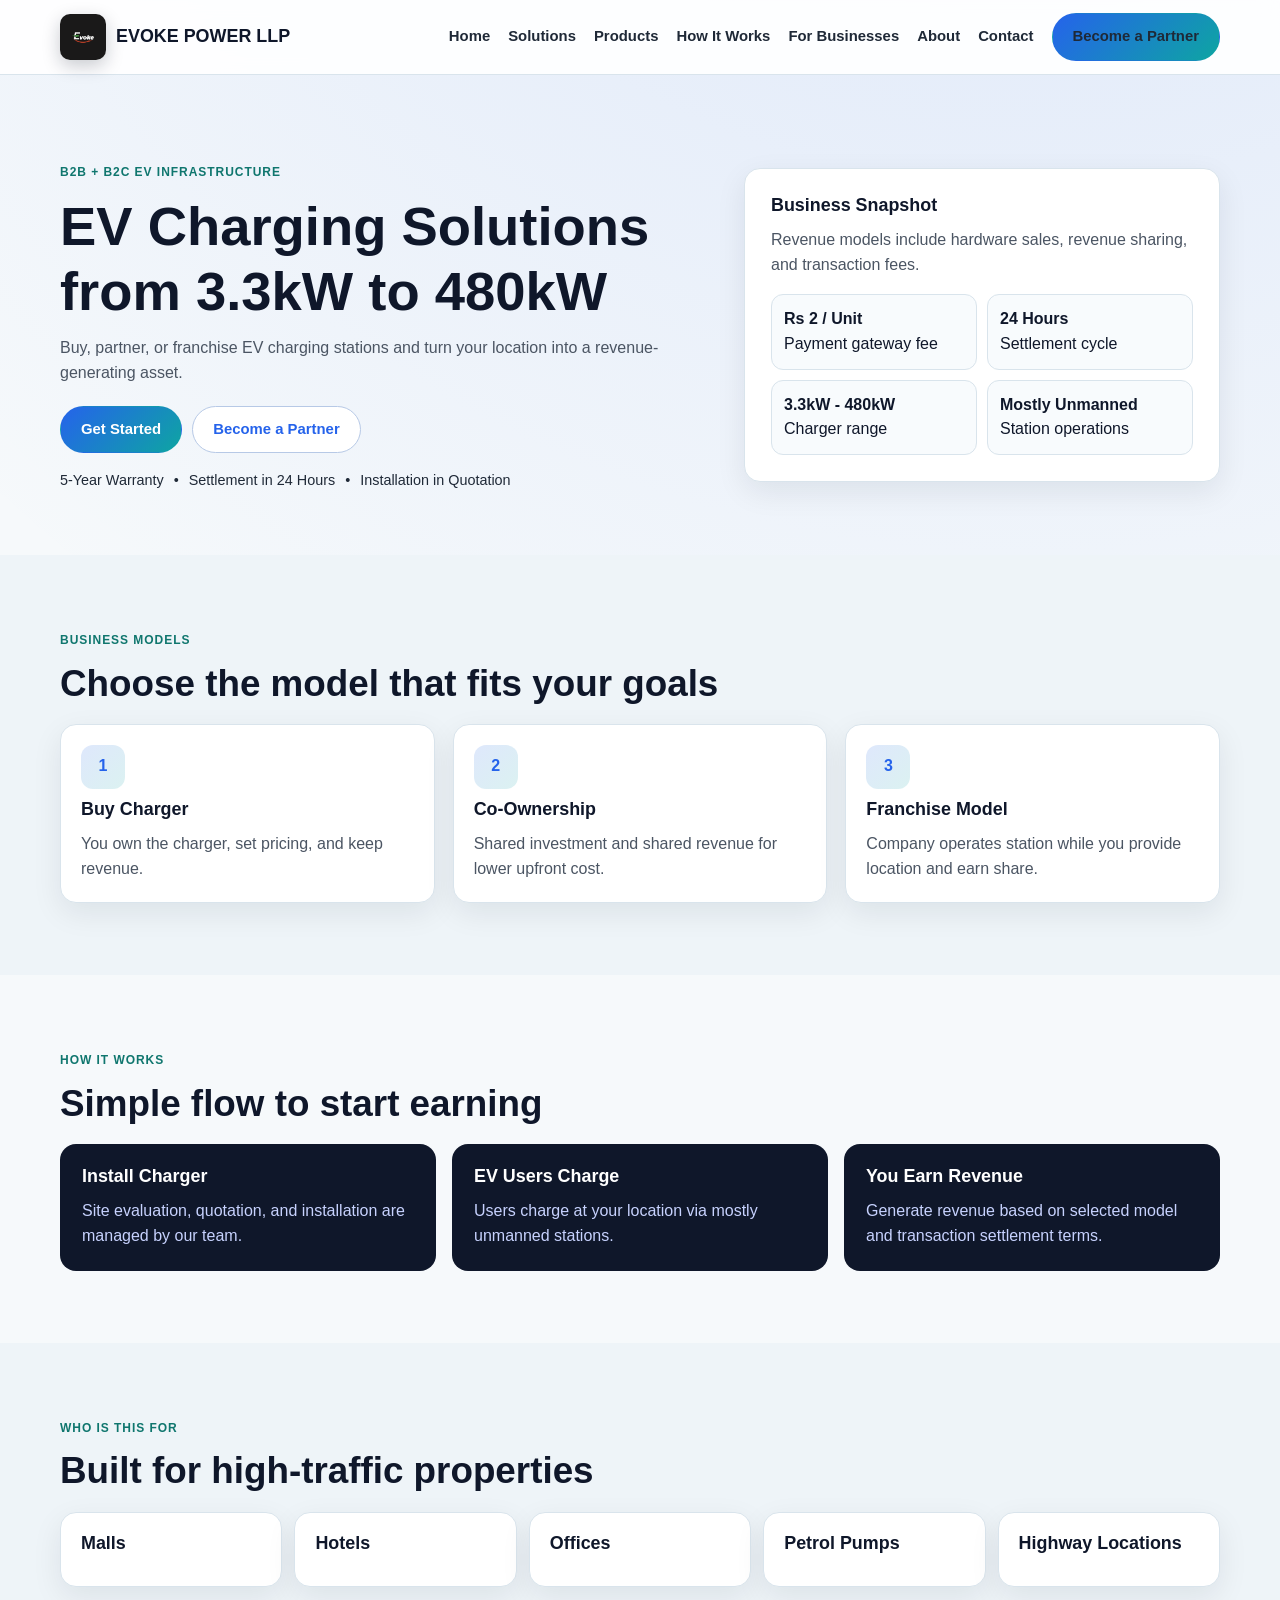
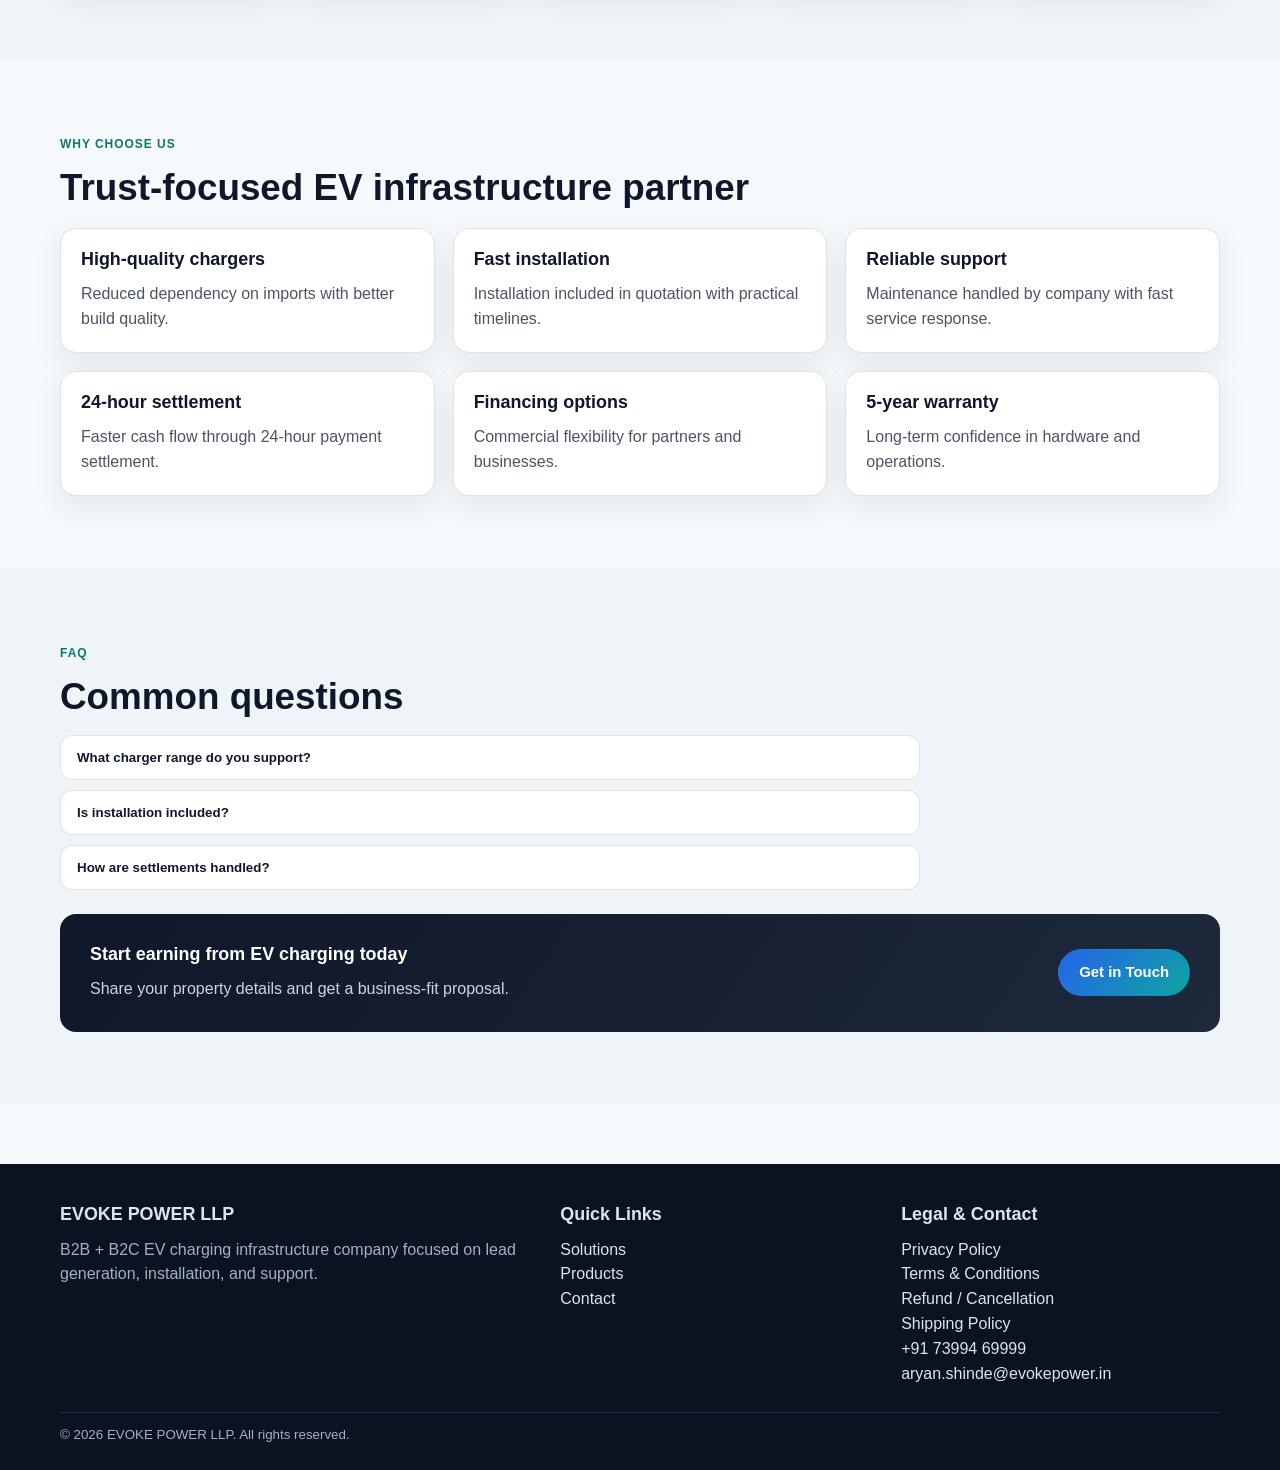
==== commit 928488cf: "Add company logo across site headers" ====
--- a/index.html
+++ b/index.html
@@ -15,7 +15,7 @@
 <body>
   <header class="nav">
     <div class="container nav-inner">
-      <a href="index.html" class="brand"><span class="brand-dot"></span>EVOKE POWER LLP</a>
+      <a href="index.html" class="brand"><img src="assets/logo.png" alt="EVOKE POWER LLP logo" class="brand-logo">EVOKE POWER LLP</a>
       <button id="menuBtn" class="menu-btn" type="button">Menu</button>
       <nav id="navLinks" class="nav-links">
         <a href="index.html">Home</a>
--- a/assets/site.css
+++ b/assets/site.css
@@ -65,6 +65,13 @@
   align-items: center;
   gap: 10px;
 }
+.brand-logo {
+  width: 46px;
+  height: 46px;
+  object-fit: cover;
+  border-radius: 10px;
+  box-shadow: 0 6px 18px rgba(15, 23, 42, 0.22);
+}
 .brand-dot {
   width: 28px;
   height: 28px;
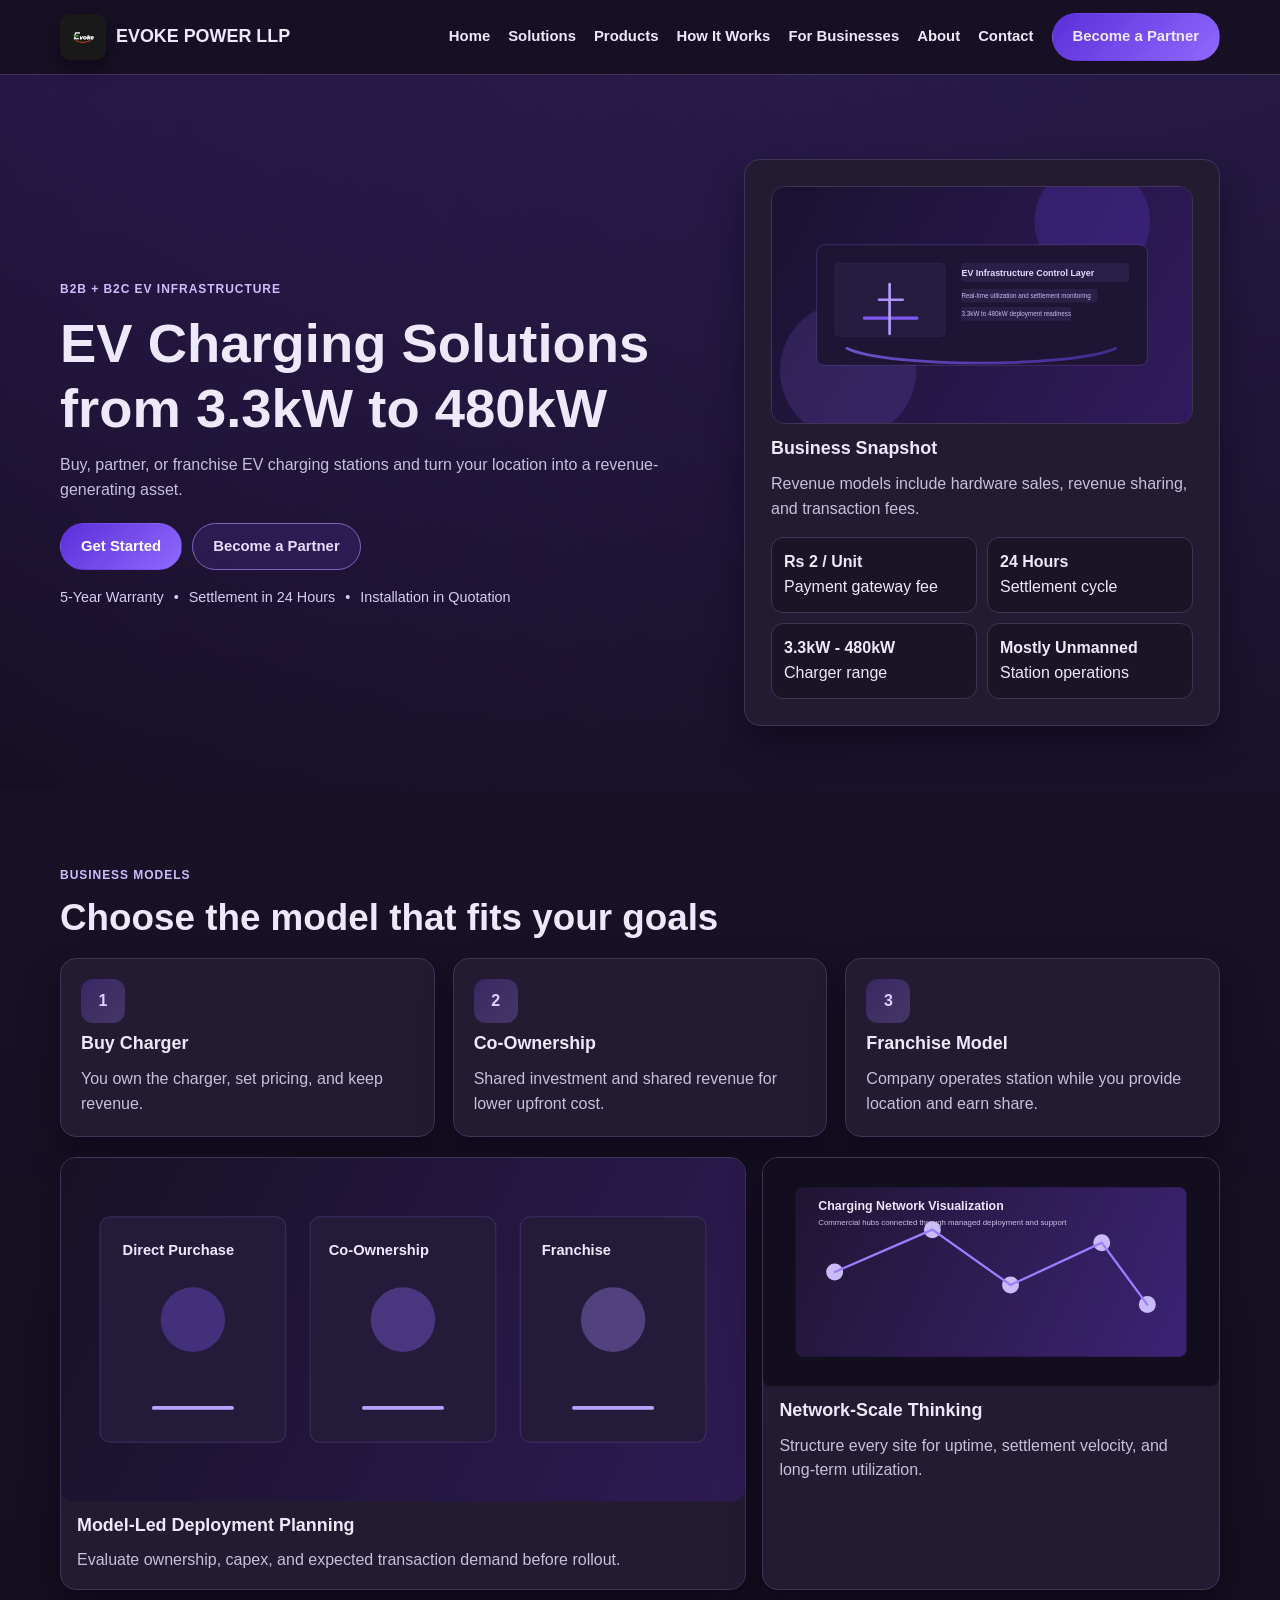
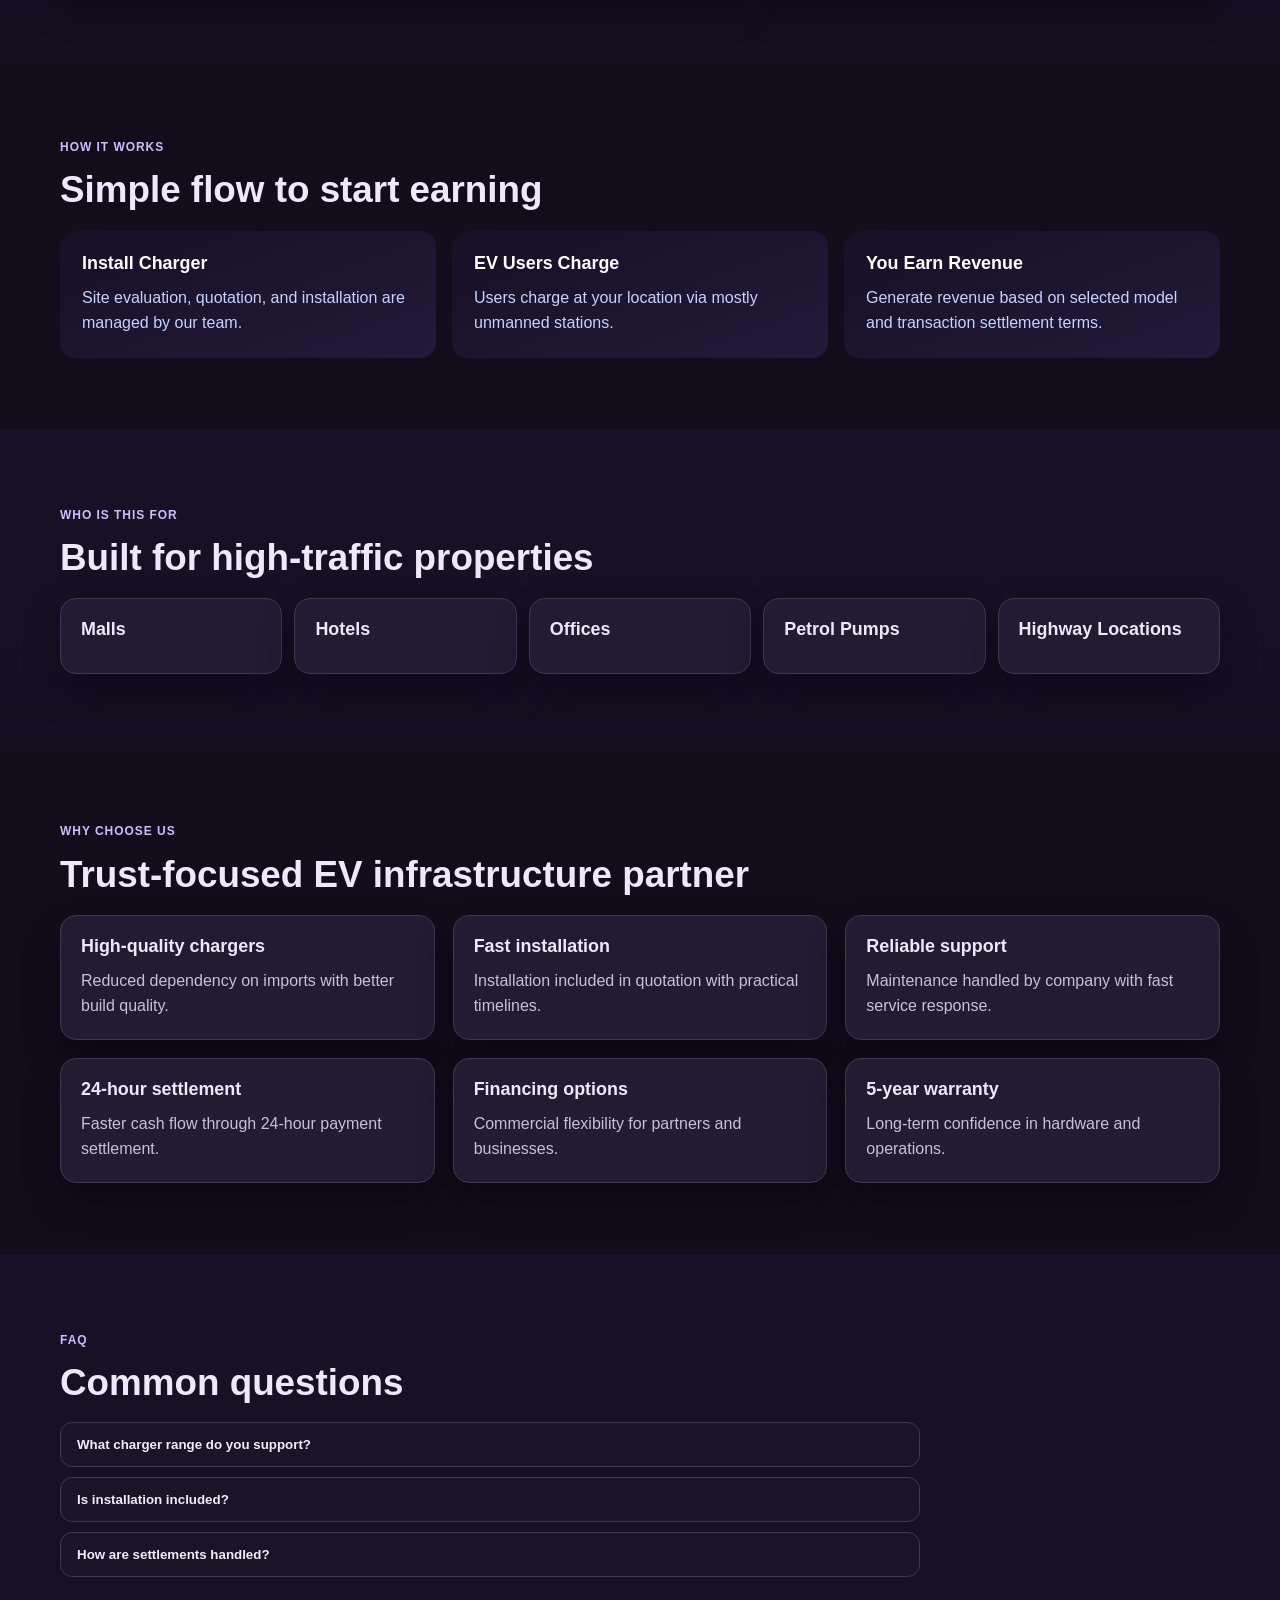
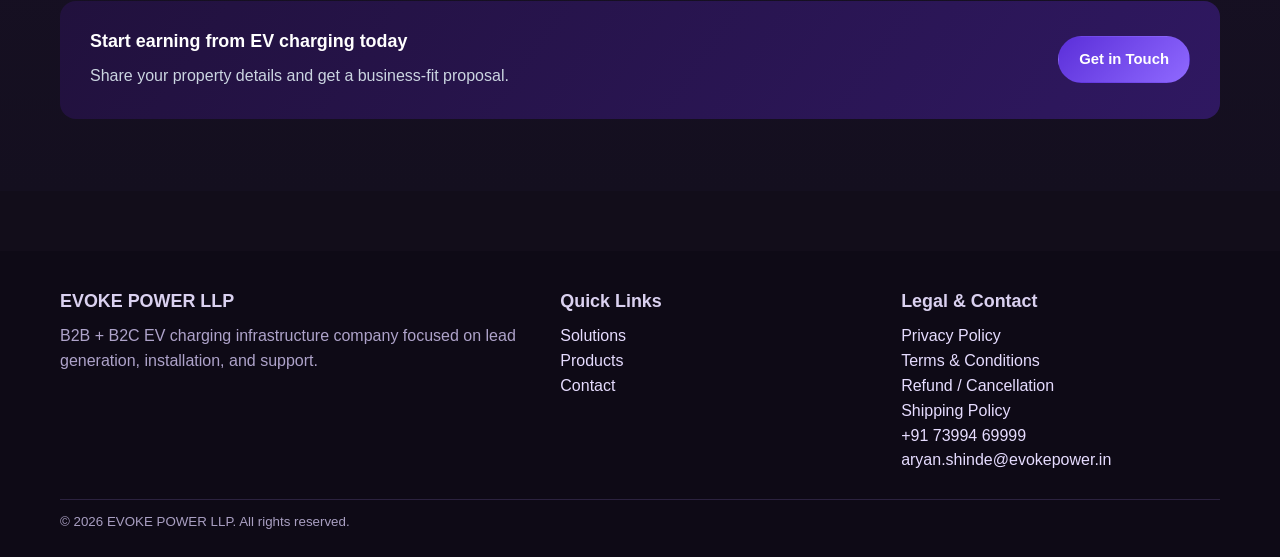
==== commit dd4854d6: "Add professional visual assets and imagery sections" ====
--- a/index.html
+++ b/index.html
@@ -46,6 +46,7 @@
           </div>
         </div>
         <div class="hero-card">
+          <img src="assets/hero-infra.svg" alt="EV infrastructure visual" class="hero-media">
           <h3>Business Snapshot</h3>
           <p>Revenue models include hardware sales, revenue sharing, and transaction fees.</p>
           <div class="hero-stats">
@@ -66,6 +67,16 @@
           <article class="card"><div class="icon-chip">1</div><h3>Buy Charger</h3><p>You own the charger, set pricing, and keep revenue.</p></article>
           <article class="card"><div class="icon-chip">2</div><h3>Co-Ownership</h3><p>Shared investment and shared revenue for lower upfront cost.</p></article>
           <article class="card"><div class="icon-chip">3</div><h3>Franchise Model</h3><p>Company operates station while you provide location and earn share.</p></article>
+        </div>
+        <div class="visual-block">
+          <article class="visual-card">
+            <img src="assets/models-visual.svg" alt="Business models overview">
+            <div class="visual-caption"><h3>Model-Led Deployment Planning</h3><p>Evaluate ownership, capex, and expected transaction demand before rollout.</p></div>
+          </article>
+          <article class="visual-card">
+            <img src="assets/network-visual.svg" alt="Charging network map style visual">
+            <div class="visual-caption"><h3>Network-Scale Thinking</h3><p>Structure every site for uptime, settlement velocity, and long-term utilization.</p></div>
+          </article>
         </div>
       </div>
     </section>
--- a/assets/site.css
+++ b/assets/site.css
@@ -1,15 +1,15 @@
 :root {
-  --bg: #f6f9fb;
-  --bg-alt: #eef4f8;
-  --surface: #ffffff;
-  --text: #0f172a;
-  --muted: #4b5563;
-  --accent: #0ea5a2;
-  --accent-dark: #0f766e;
-  --blue: #2563eb;
-  --line: #d9e4ec;
+  --bg: #120d1a;
+  --bg-alt: #1a1326;
+  --surface: #231b31;
+  --text: #eee8fb;
+  --muted: #c7bfdc;
+  --accent: #a58bff;
+  --accent-dark: #cdbdff;
+  --blue: #7c4dff;
+  --line: #3f3554;
   --radius: 16px;
-  --shadow: 0 10px 30px rgba(15, 23, 42, 0.08);
+  --shadow: 0 18px 34px rgba(7, 3, 16, 0.42);
 }
 
 * { box-sizing: border-box; }
@@ -17,13 +17,15 @@
 body {
   font-family: "Inter", "Segoe UI", Arial, sans-serif;
   color: var(--text);
-  background: radial-gradient(circle at 80% -20%, rgba(37, 99, 235, 0.14), transparent 40%), var(--bg);
+  background: radial-gradient(circle at 85% -10%, rgba(124, 77, 255, 0.26), transparent 38%),
+              radial-gradient(circle at 0% 0%, rgba(47, 25, 90, 0.48), transparent 28%),
+              var(--bg);
   line-height: 1.55;
 }
 
 .container { width: min(1160px, 92%); margin: 0 auto; }
 .section { padding: 72px 0; }
-.section-alt { background: var(--bg-alt); }
+.section-alt { background: linear-gradient(180deg, #191127 0%, #140f1f 100%); }
 .eyebrow {
   display: inline-block;
   font-size: 12px;
@@ -46,7 +48,7 @@
   z-index: 50;
   -webkit-backdrop-filter: blur(10px);
   backdrop-filter: blur(10px);
-  background: rgba(255, 255, 255, 0.9);
+  background: rgba(21, 15, 31, 0.86);
   border-bottom: 1px solid var(--line);
 }
 .nav-inner {
@@ -70,7 +72,7 @@
   height: 46px;
   object-fit: cover;
   border-radius: 10px;
-  box-shadow: 0 6px 18px rgba(15, 23, 42, 0.22);
+  box-shadow: 0 8px 20px rgba(0, 0, 0, 0.35);
 }
 .brand-dot {
   width: 28px;
@@ -81,7 +83,7 @@
 .nav-links { display: flex; gap: 18px; align-items: center; }
 .nav-links a {
   text-decoration: none;
-  color: #1f2937;
+  color: #eee8fb;
   font-size: 0.93rem;
   font-weight: 600;
 }
@@ -100,13 +102,13 @@
   border: 1px solid transparent;
 }
 .btn-primary {
-  background: linear-gradient(135deg, var(--blue), var(--accent));
+  background: linear-gradient(135deg, #5b2fd9, #8f69ff);
   color: white;
 }
 .btn-secondary {
-  color: var(--blue);
-  border-color: #b7c9e6;
-  background: #fff;
+  color: #e9ddff;
+  border-color: #7f65b9;
+  background: rgba(124, 77, 255, 0.14);
 }
 
 .hero {
@@ -124,6 +126,13 @@
   border-radius: var(--radius);
   box-shadow: var(--shadow);
   padding: 26px;
+}
+.hero-media {
+  width: 100%;
+  border-radius: 14px;
+  border: 1px solid var(--line);
+  margin-bottom: 14px;
+  display: block;
 }
 .hero-stats {
   display: grid;
@@ -132,7 +141,7 @@
   margin-top: 16px;
 }
 .stat {
-  background: #f8fbfd;
+  background: #1a1427;
   border: 1px solid var(--line);
   border-radius: 12px;
   padding: 12px;
@@ -149,22 +158,57 @@
   padding: 20px;
 }
 .card p { margin-top: 8px; }
+.visual-block {
+  margin-top: 20px;
+  display: grid;
+  grid-template-columns: 1.2fr 0.8fr;
+  gap: 16px;
+}
+.visual-card {
+  background: var(--surface);
+  border: 1px solid var(--line);
+  border-radius: var(--radius);
+  box-shadow: var(--shadow);
+  overflow: hidden;
+}
+.visual-card img {
+  width: 100%;
+  display: block;
+  object-fit: cover;
+  min-height: 210px;
+}
+.visual-caption {
+  padding: 14px 16px 16px;
+}
+.page-media {
+  margin-top: 18px;
+  border: 1px solid var(--line);
+  border-radius: var(--radius);
+  overflow: hidden;
+  box-shadow: var(--shadow);
+}
+.page-media img {
+  width: 100%;
+  display: block;
+  min-height: 220px;
+  object-fit: cover;
+}
 .icon-chip {
   width: 44px;
   height: 44px;
   border-radius: 12px;
-  background: linear-gradient(135deg, rgba(37,99,235,0.15), rgba(14,165,162,0.15));
+  background: linear-gradient(135deg, rgba(124,77,255,0.25), rgba(165,139,255,0.25));
   display: inline-flex;
   align-items: center;
   justify-content: center;
   margin-bottom: 10px;
   font-weight: 700;
-  color: var(--blue);
+  color: #ded0ff;
 }
 
 .steps { display: grid; grid-template-columns: repeat(3, 1fr); gap: 16px; }
 .step {
-  background: #0f172a;
+  background: linear-gradient(160deg, #171025, #23193a);
   color: white;
   border-radius: var(--radius);
   padding: 22px;
@@ -173,7 +217,7 @@
 
 .cta-band {
   margin-top: 24px;
-  background: linear-gradient(125deg, #0f172a, #1e293b);
+  background: linear-gradient(125deg, #21113d, #2f1861);
   border-radius: var(--radius);
   color: white;
   padding: 30px;
@@ -187,7 +231,7 @@
 .faq-item {
   border: 1px solid var(--line);
   border-radius: 12px;
-  background: white;
+  background: #191426;
   margin-bottom: 10px;
 }
 .faq-head {
@@ -198,7 +242,7 @@
   padding: 14px 16px;
   font-weight: 700;
   cursor: pointer;
-  color: var(--text);
+  color: #f2ecff;
 }
 .faq-body { padding: 0 16px 14px; display: none; }
 .faq-item.open .faq-body { display: block; }
@@ -209,8 +253,8 @@
   gap: 24px;
 }
 .form-card {
-  background: white;
-  border: 1px solid var(--line);
+  background: #ffffff;
+  border: 1px solid #d8cee9;
   border-radius: var(--radius);
   box-shadow: var(--shadow);
   padding: 24px;
@@ -235,8 +279,8 @@
 .row-2 { display: grid; grid-template-columns: 1fr 1fr; gap: 12px; }
 
 .footer {
-  background: #0b1220;
-  color: #dbe5f2;
+  background: #0e0a16;
+  color: #dad1f0;
   margin-top: 60px;
 }
 .footer-top {
@@ -245,13 +289,13 @@
   grid-template-columns: 1.5fr 1fr 1fr;
   gap: 22px;
 }
-.footer a { color: #dbe5f2; text-decoration: none; }
-.footer p { color: #9fb2c9; }
+.footer a { color: #e6dcff; text-decoration: none; }
+.footer p { color: #aea3ca; }
 .footer small {
   display: block;
-  border-top: 1px solid #21314d;
+  border-top: 1px solid #2b223f;
   padding: 12px 0 24px;
-  color: #9fb2c9;
+  color: #a99fc2;
 }
 
 .page-hero {
@@ -265,13 +309,13 @@
 .mb-14 { margin-bottom: 14px; }
 .max-860 { max-width: 860px; }
 .flex-wrap-row { display: flex; gap: 10px; flex-wrap: wrap; }
-.hero-meta { color: #1f2937; font-size: 0.9rem; }
+.hero-meta { color: #d8cef2; font-size: 0.9rem; }
 .bullets { margin: 10px 0 0; padding-left: 18px; color: var(--muted); }
 .bullets li { margin-bottom: 6px; }
 
 @media (max-width: 980px) {
-  .hero-grid, .form-wrap, .grid-5, .grid-3, .steps, .footer-top { grid-template-columns: 1fr; }
-  .nav-links { display: none; position: absolute; top: 74px; left: 0; right: 0; background: white; padding: 12px 4%; border-bottom: 1px solid var(--line); flex-direction: column; align-items: flex-start; }
+  .hero-grid, .form-wrap, .grid-5, .grid-3, .steps, .footer-top, .visual-block { grid-template-columns: 1fr; }
+  .nav-links { display: none; position: absolute; top: 74px; left: 0; right: 0; background: #171124; padding: 12px 4%; border-bottom: 1px solid var(--line); flex-direction: column; align-items: flex-start; }
   .nav-links.open { display: flex; }
-  .menu-btn { display: inline-flex; border: 1px solid var(--line); border-radius: 10px; padding: 8px 10px; background: white; }
-}
+  .menu-btn { display: inline-flex; color: #f2ecff; border: 1px solid var(--line); border-radius: 10px; padding: 8px 10px; background: #201730; }
+}
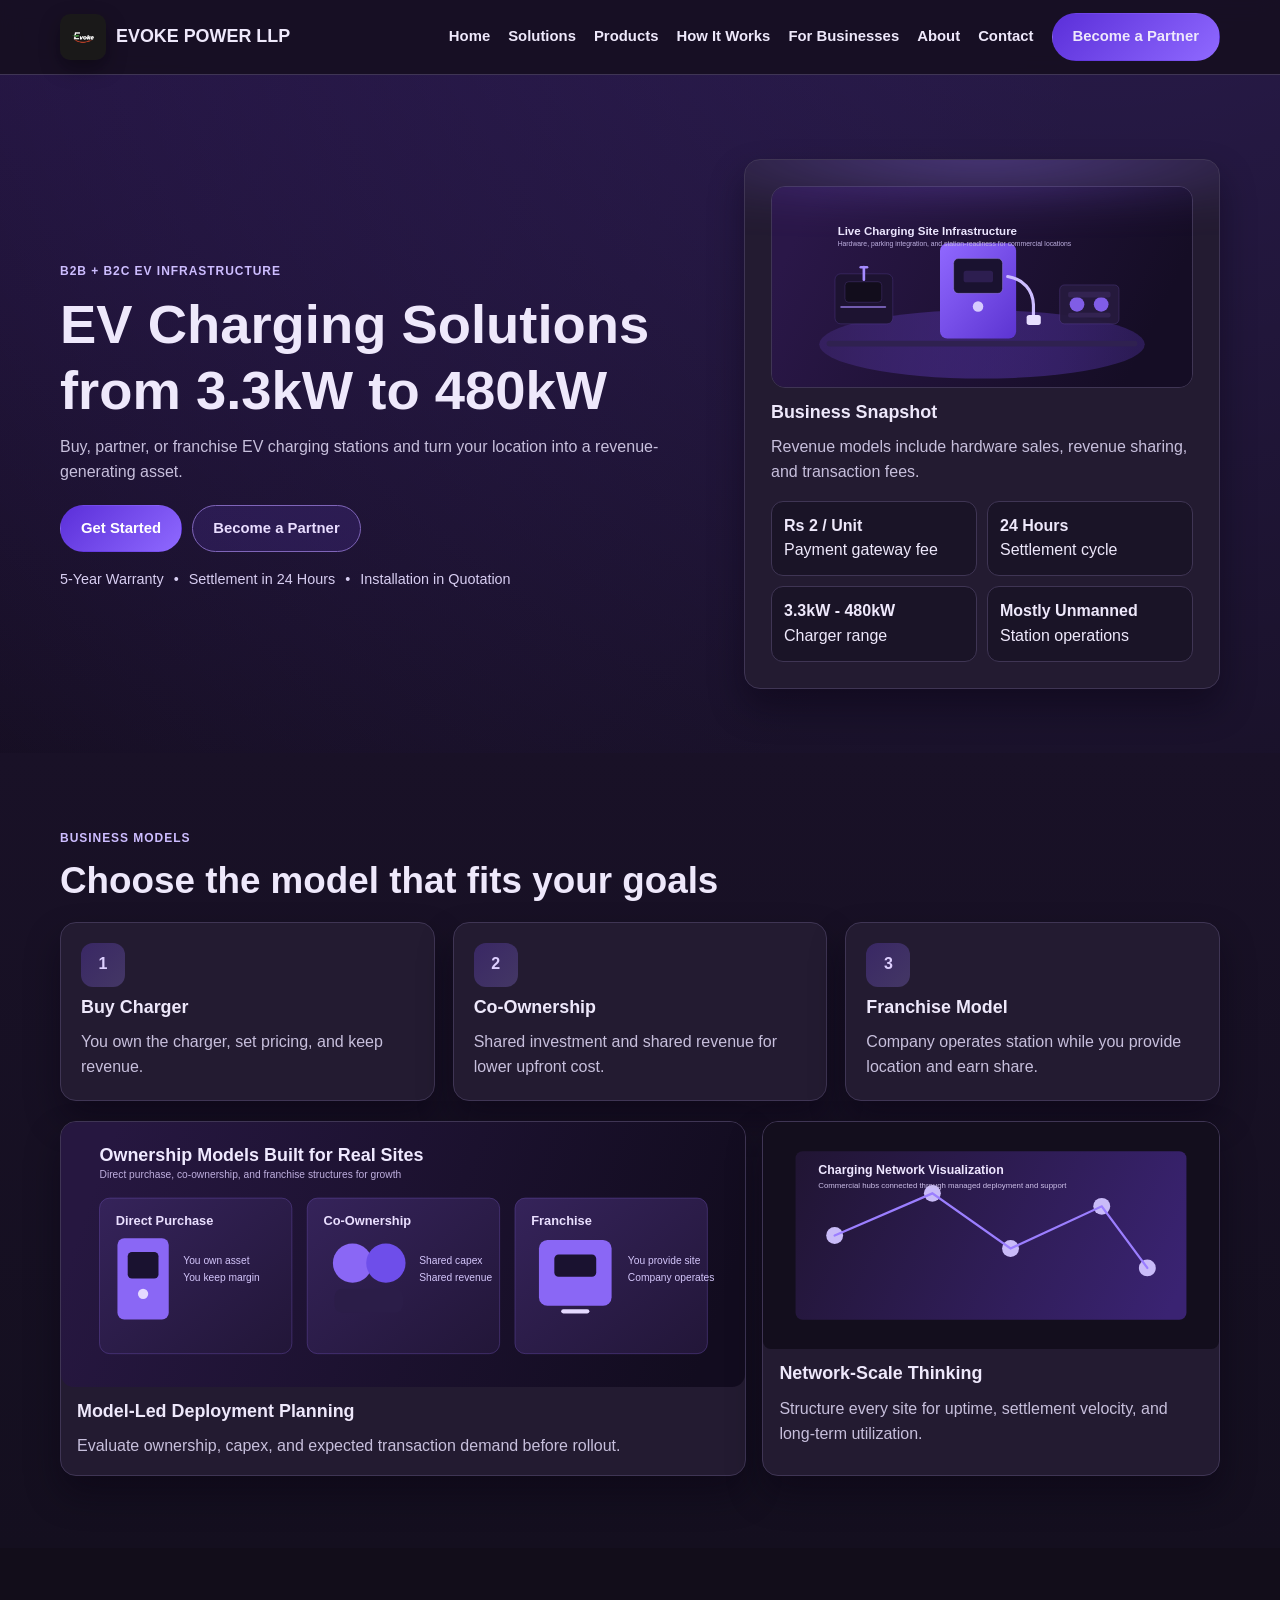
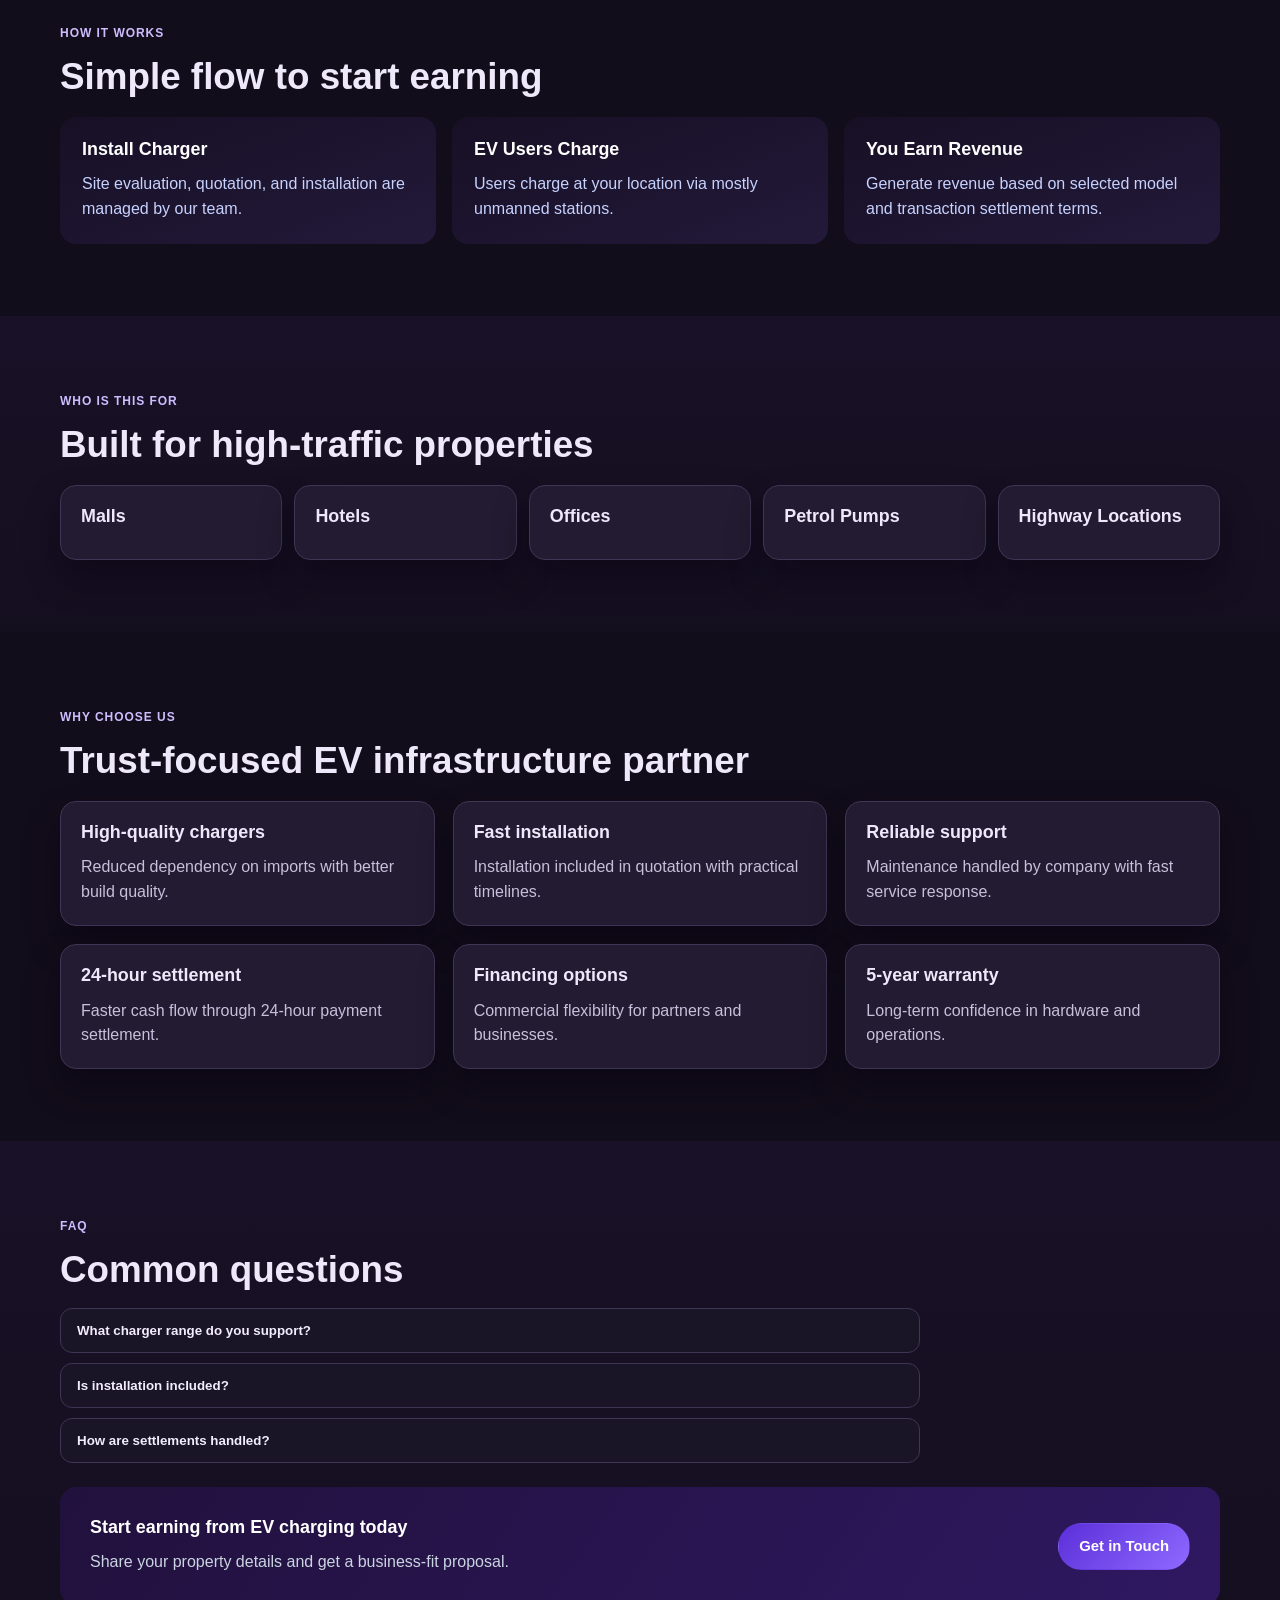
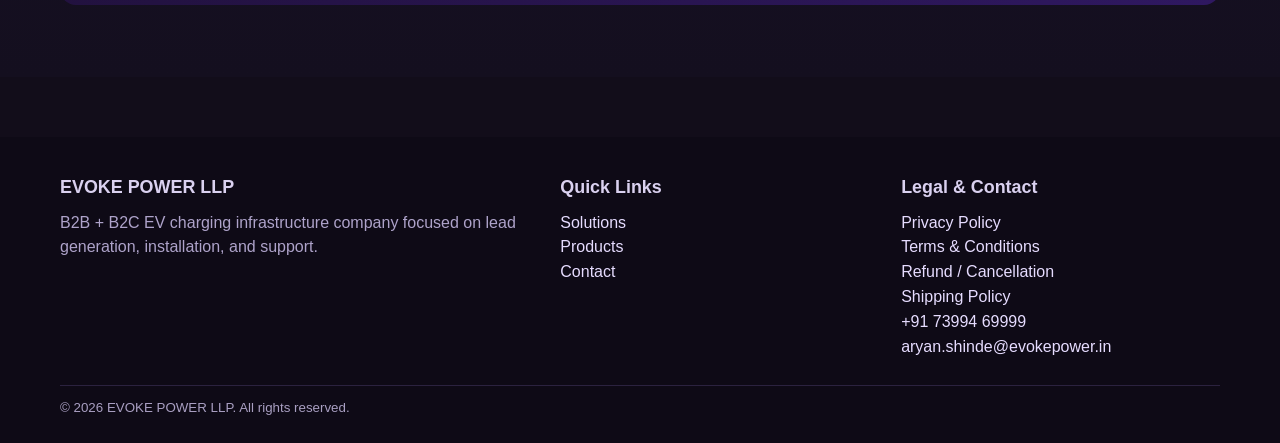
==== commit 7cdccad2: "Replace abstract visuals with EV-focused imagery and branded icon set" ====
--- a/index.html
+++ b/index.html
@@ -46,7 +46,7 @@
           </div>
         </div>
         <div class="hero-card">
-          <img src="assets/hero-infra.svg" alt="EV infrastructure visual" class="hero-media">
+          <img src="assets/hero-ev-site.svg" alt="EVOKE charging site with active charger and parking bays" class="hero-media">
           <h3>Business Snapshot</h3>
           <p>Revenue models include hardware sales, revenue sharing, and transaction fees.</p>
           <div class="hero-stats">
@@ -70,7 +70,7 @@
         </div>
         <div class="visual-block">
           <article class="visual-card">
-            <img src="assets/models-visual.svg" alt="Business models overview">
+            <img src="assets/models-ownership-strip.svg" alt="Direct purchase, co-ownership, and franchise ownership options">
             <div class="visual-caption"><h3>Model-Led Deployment Planning</h3><p>Evaluate ownership, capex, and expected transaction demand before rollout.</p></div>
           </article>
           <article class="visual-card">
--- a/assets/site.css
+++ b/assets/site.css
@@ -126,6 +126,18 @@
   border-radius: var(--radius);
   box-shadow: var(--shadow);
   padding: 26px;
+  position: relative;
+  overflow: hidden;
+}
+.hero-card::before {
+  content: "";
+  position: absolute;
+  inset: -35% -25% auto;
+  height: 220px;
+  background: radial-gradient(circle, rgba(143, 105, 255, 0.38), rgba(143, 105, 255, 0));
+  filter: blur(20px);
+  animation: floatGlow 9s ease-in-out infinite;
+  pointer-events: none;
 }
 .hero-media {
   width: 100%;
@@ -186,12 +198,25 @@
   border-radius: var(--radius);
   overflow: hidden;
   box-shadow: var(--shadow);
+  position: relative;
+}
+.page-media::before {
+  content: "";
+  position: absolute;
+  inset: -40% -20% auto;
+  height: 200px;
+  background: radial-gradient(circle, rgba(136, 102, 255, 0.36), rgba(136, 102, 255, 0));
+  filter: blur(24px);
+  animation: floatGlow 11s ease-in-out infinite reverse;
+  pointer-events: none;
 }
 .page-media img {
   width: 100%;
   display: block;
   min-height: 220px;
   object-fit: cover;
+  position: relative;
+  z-index: 1;
 }
 .icon-chip {
   width: 44px;
@@ -204,6 +229,18 @@
   margin-bottom: 10px;
   font-weight: 700;
   color: #ded0ff;
+}
+.icon-chip.icon-chip-image {
+  width: 58px;
+  height: 58px;
+  background: rgba(138, 103, 245, 0.22);
+  border: 1px solid rgba(201, 183, 255, 0.3);
+  padding: 8px;
+}
+.icon-chip-image img {
+  width: 100%;
+  height: 100%;
+  display: block;
 }
 
 .steps { display: grid; grid-template-columns: repeat(3, 1fr); gap: 16px; }
@@ -313,6 +350,21 @@
 .bullets { margin: 10px 0 0; padding-left: 18px; color: var(--muted); }
 .bullets li { margin-bottom: 6px; }
 
+@keyframes floatGlow {
+  0% {
+    transform: translate3d(-1.5%, -2%, 0) scale(0.96);
+    opacity: 0.7;
+  }
+  50% {
+    transform: translate3d(2%, 2%, 0) scale(1.04);
+    opacity: 1;
+  }
+  100% {
+    transform: translate3d(-1.5%, -2%, 0) scale(0.96);
+    opacity: 0.7;
+  }
+}
+
 @media (max-width: 980px) {
   .hero-grid, .form-wrap, .grid-5, .grid-3, .steps, .footer-top, .visual-block { grid-template-columns: 1fr; }
   .nav-links { display: none; position: absolute; top: 74px; left: 0; right: 0; background: #171124; padding: 12px 4%; border-bottom: 1px solid var(--line); flex-direction: column; align-items: flex-start; }
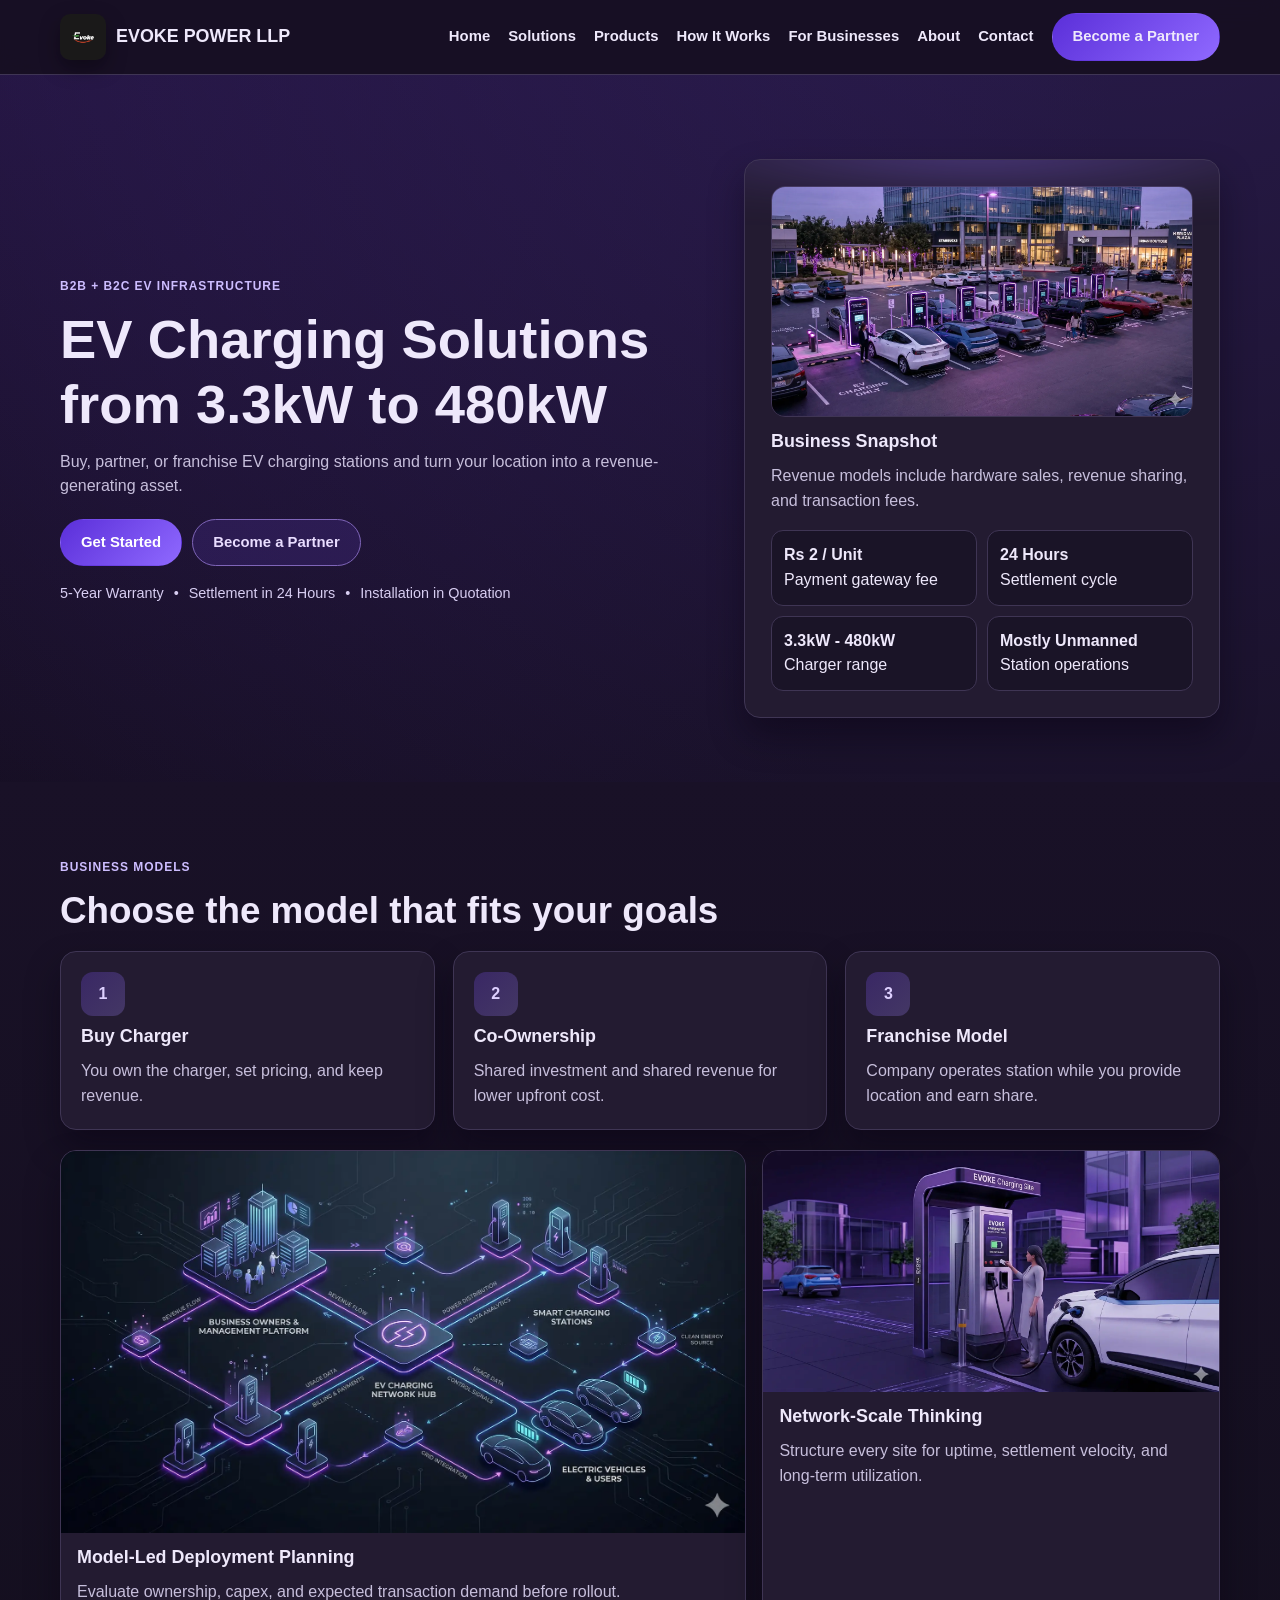
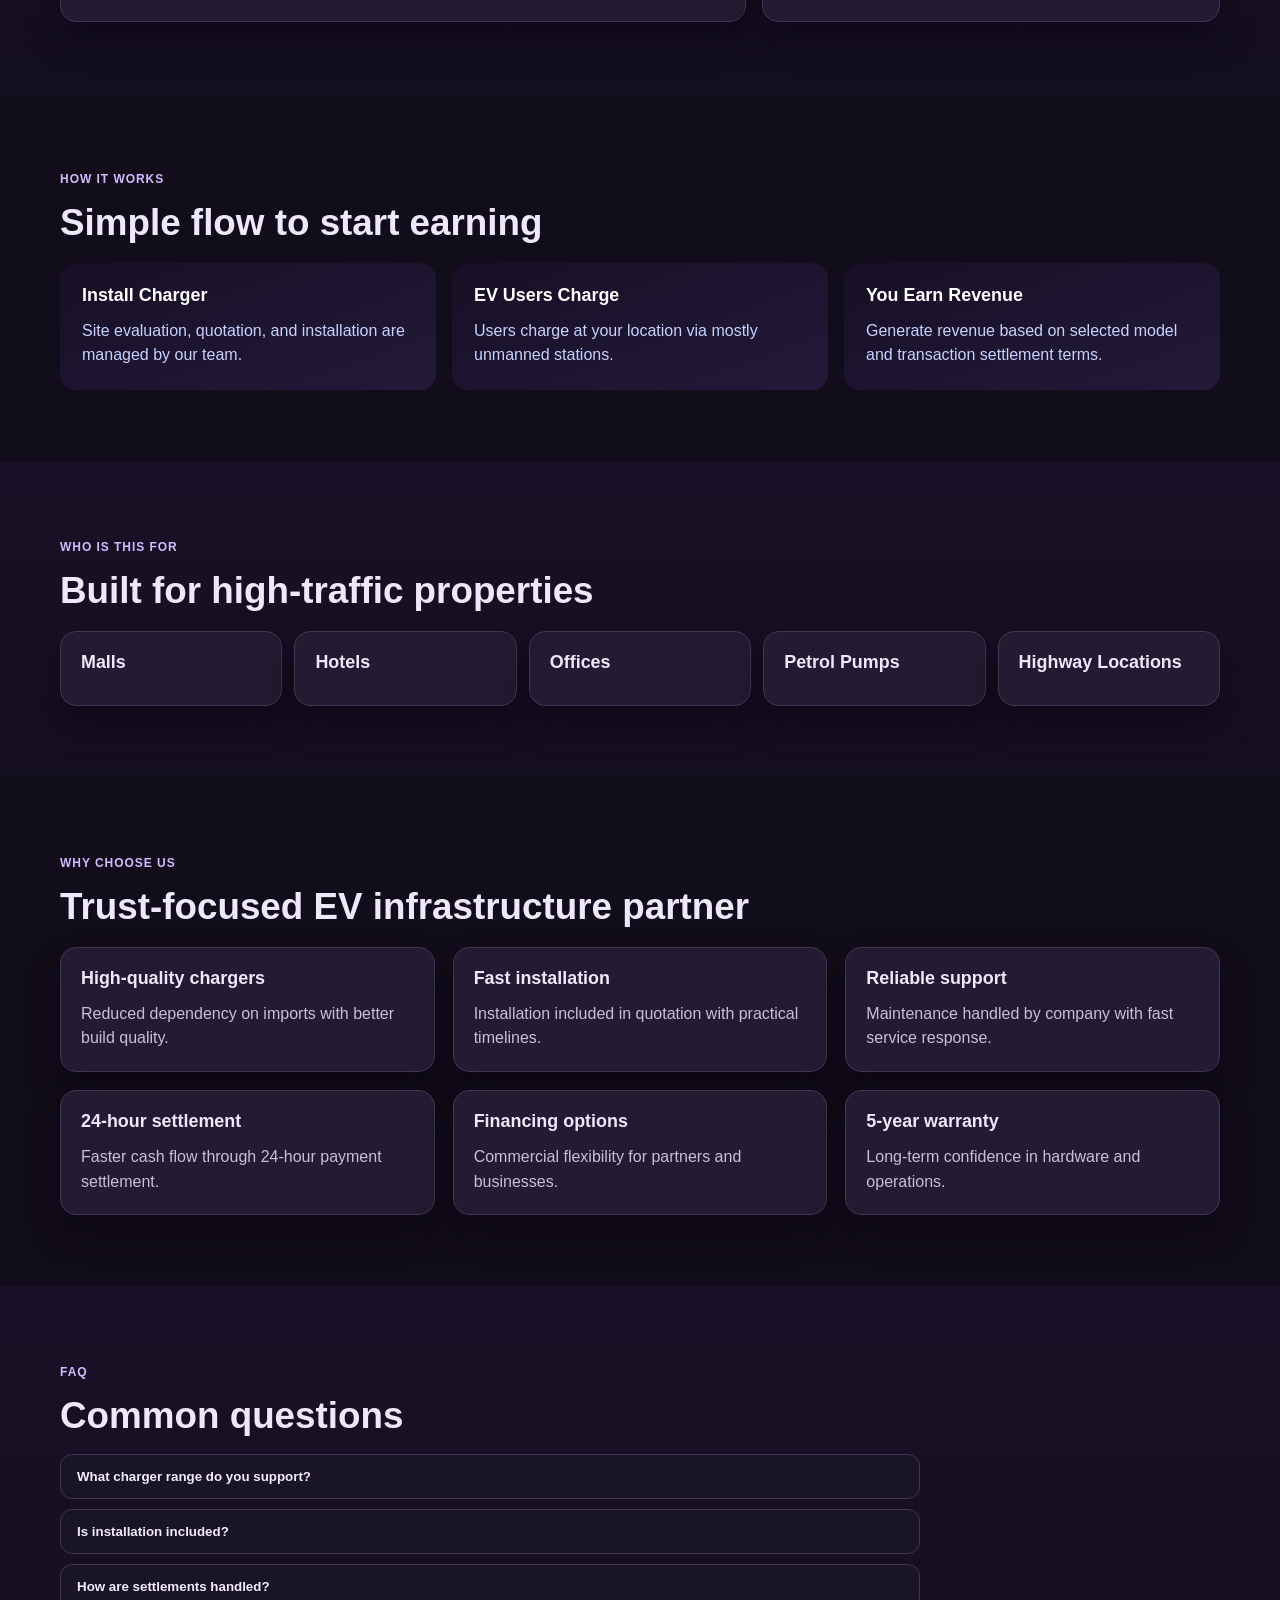
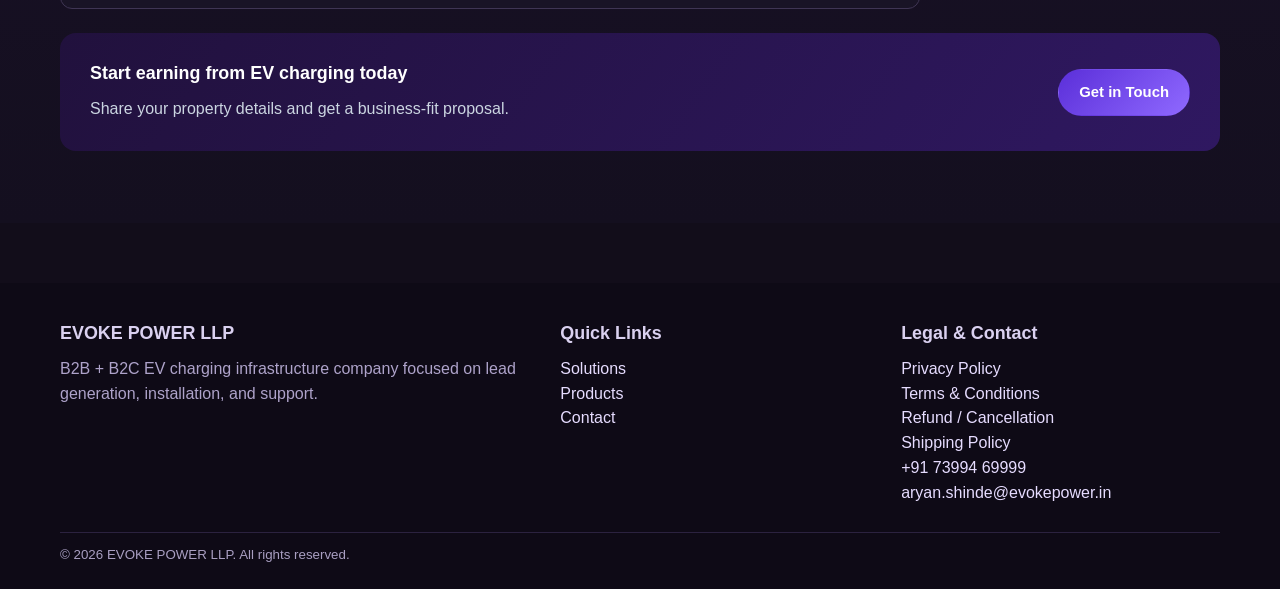
==== commit 341460fc: "Optimize images and update website to use new visual assets" ====
--- a/index.html
+++ b/index.html
@@ -46,7 +46,7 @@
           </div>
         </div>
         <div class="hero-card">
-          <img src="assets/hero-ev-site.svg" alt="EVOKE charging site with active charger and parking bays" class="hero-media">
+          <img src="assets/ev-charging-1.webp" alt="High-power EV charging station installed at a commercial location" class="hero-media">
           <h3>Business Snapshot</h3>
           <p>Revenue models include hardware sales, revenue sharing, and transaction fees.</p>
           <div class="hero-stats">
@@ -70,11 +70,11 @@
         </div>
         <div class="visual-block">
           <article class="visual-card">
-            <img src="assets/models-ownership-strip.svg" alt="Direct purchase, co-ownership, and franchise ownership options">
+            <img src="assets/ev-charging-4.webp" alt="EV charging infrastructure deployment model" class="visual-media">
             <div class="visual-caption"><h3>Model-Led Deployment Planning</h3><p>Evaluate ownership, capex, and expected transaction demand before rollout.</p></div>
           </article>
           <article class="visual-card">
-            <img src="assets/network-visual.svg" alt="Charging network map style visual">
+            <img src="assets/ev-charging-2.webp" alt="Network of connected EV charging stations" class="visual-media">
             <div class="visual-caption"><h3>Network-Scale Thinking</h3><p>Structure every site for uptime, settlement velocity, and long-term utilization.</p></div>
           </article>
         </div>
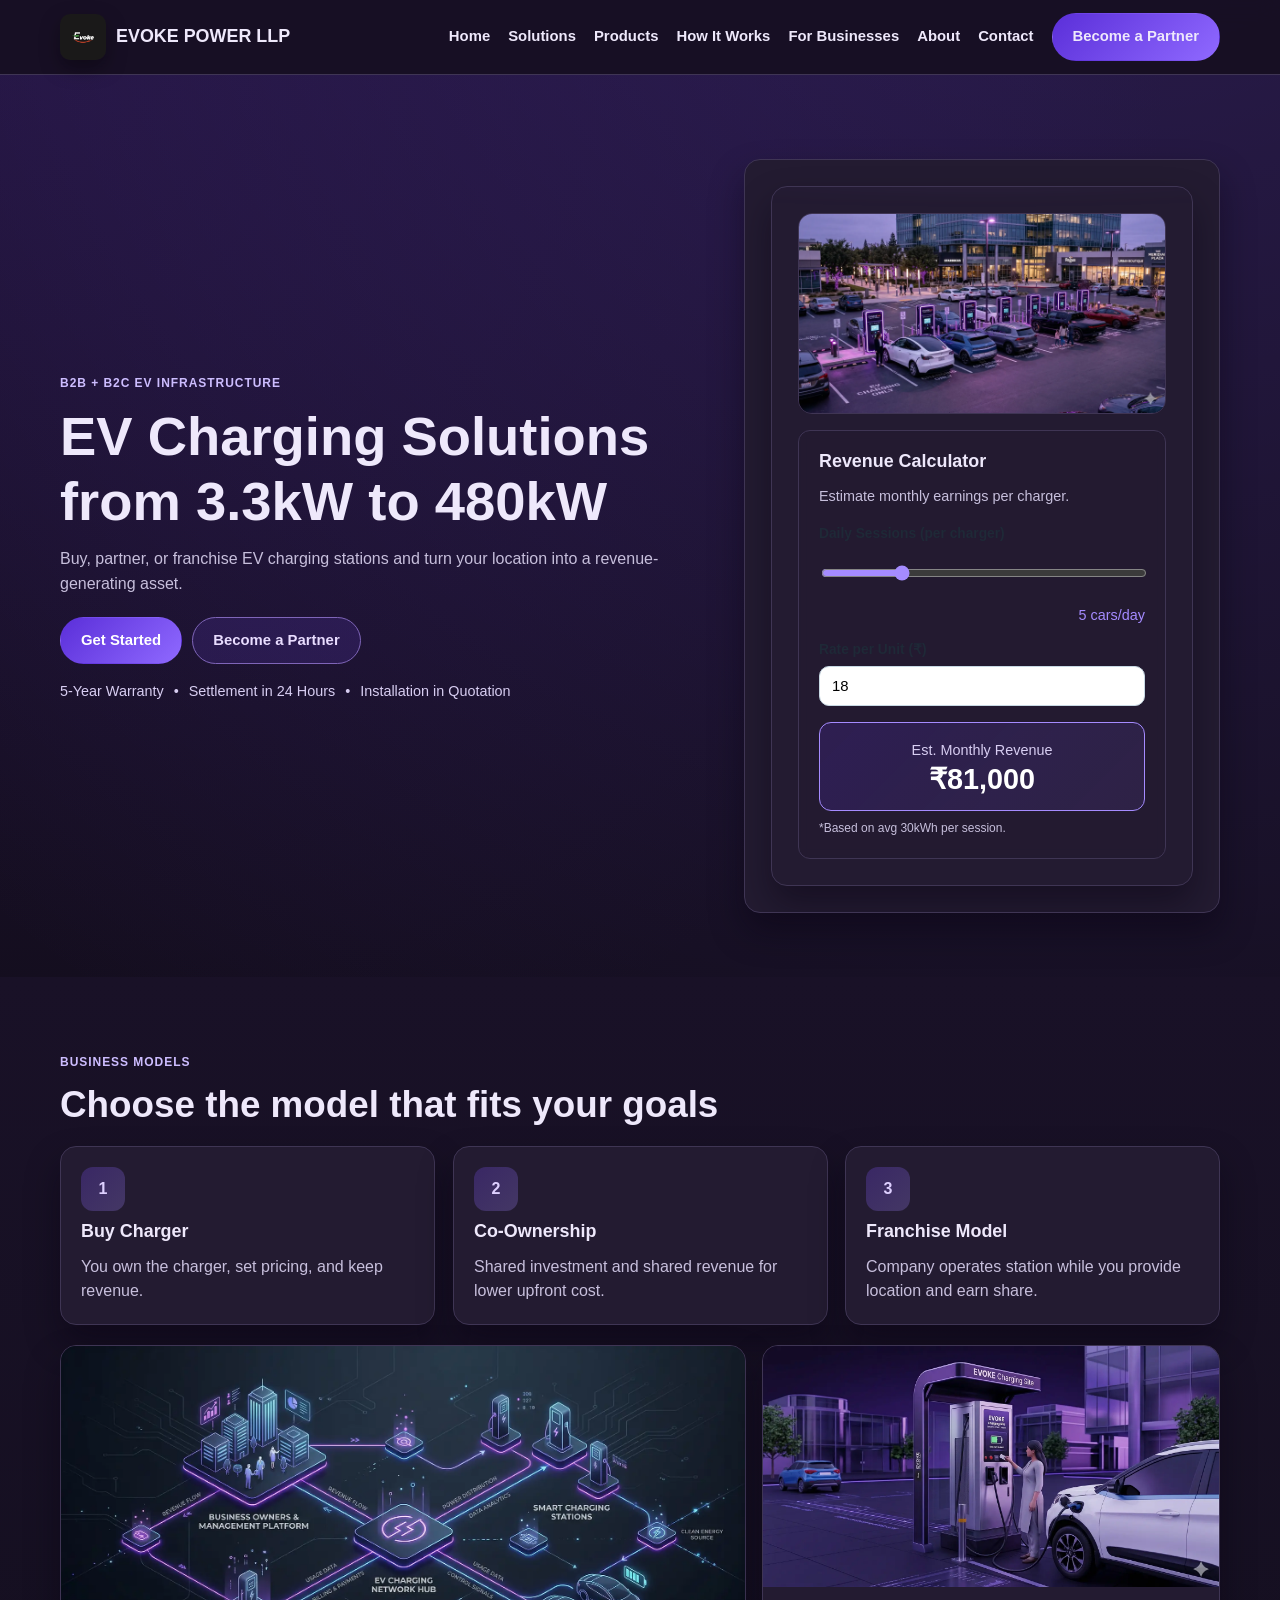
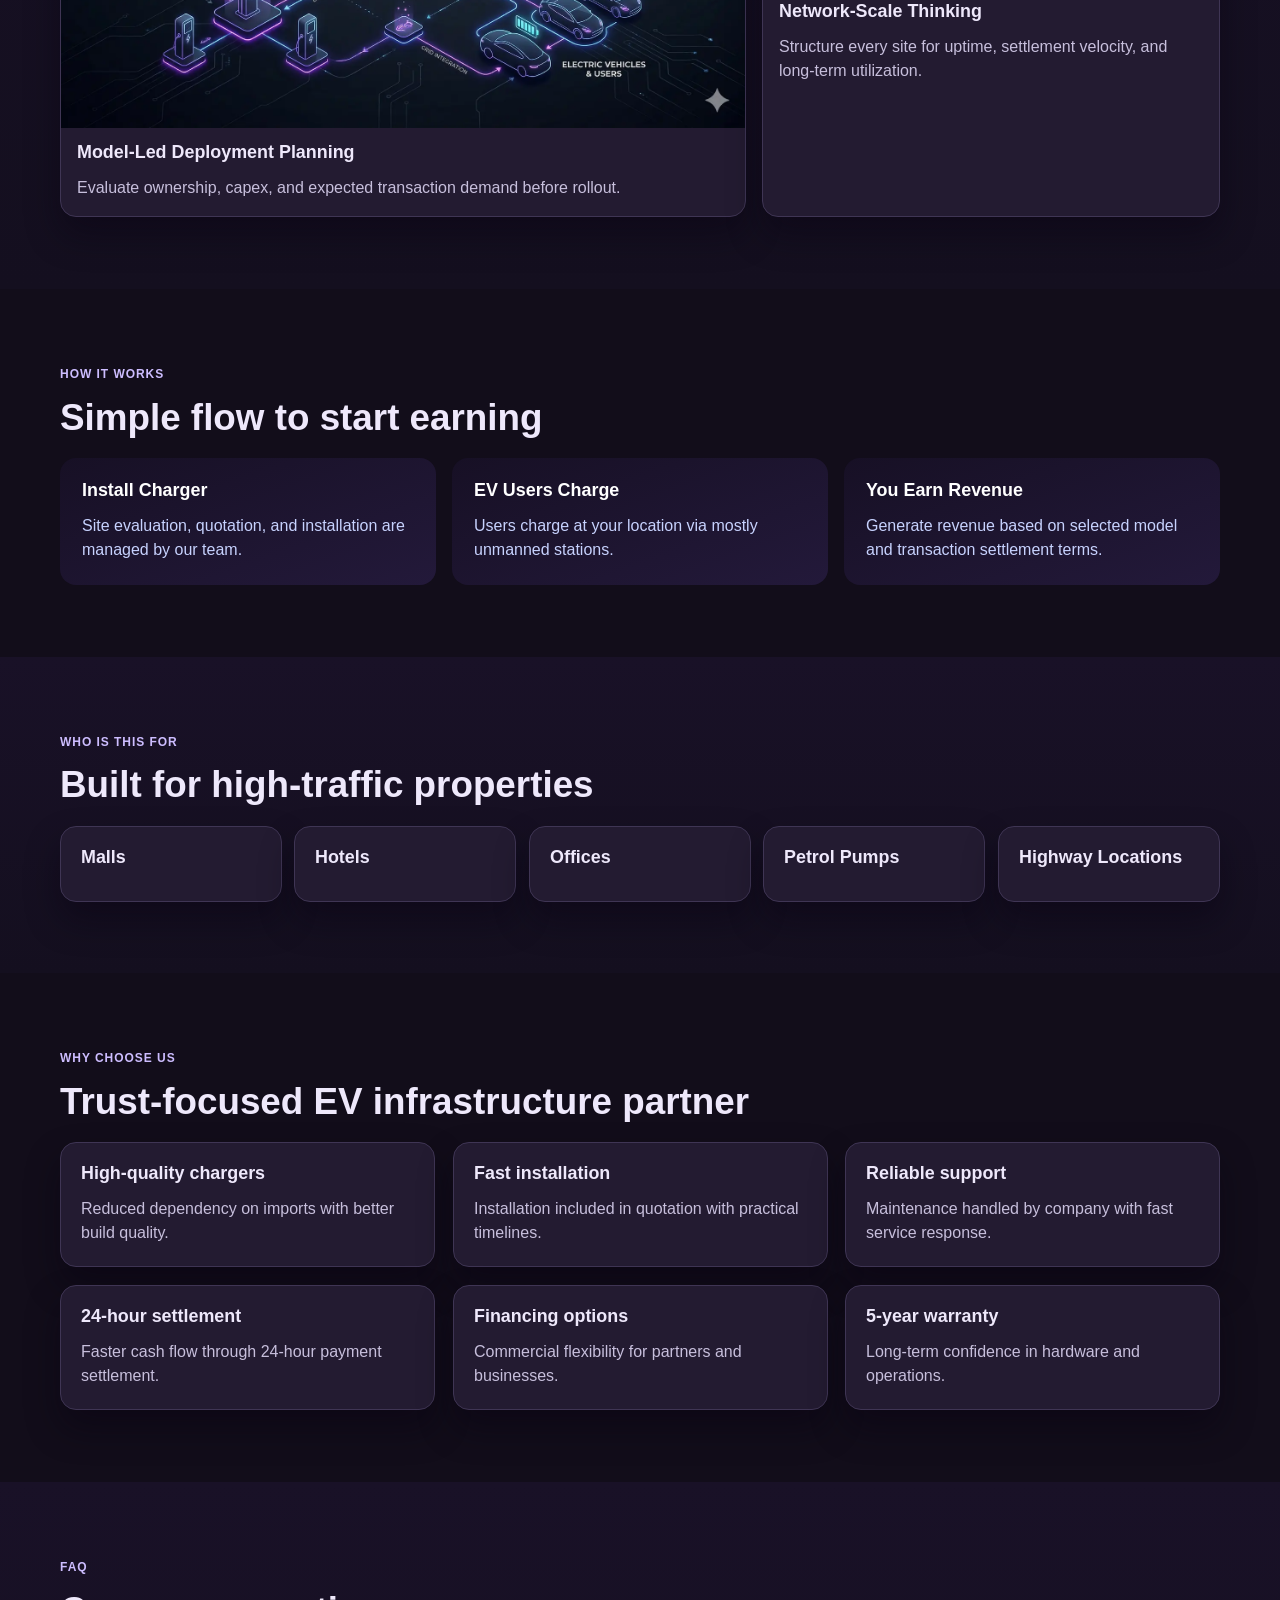
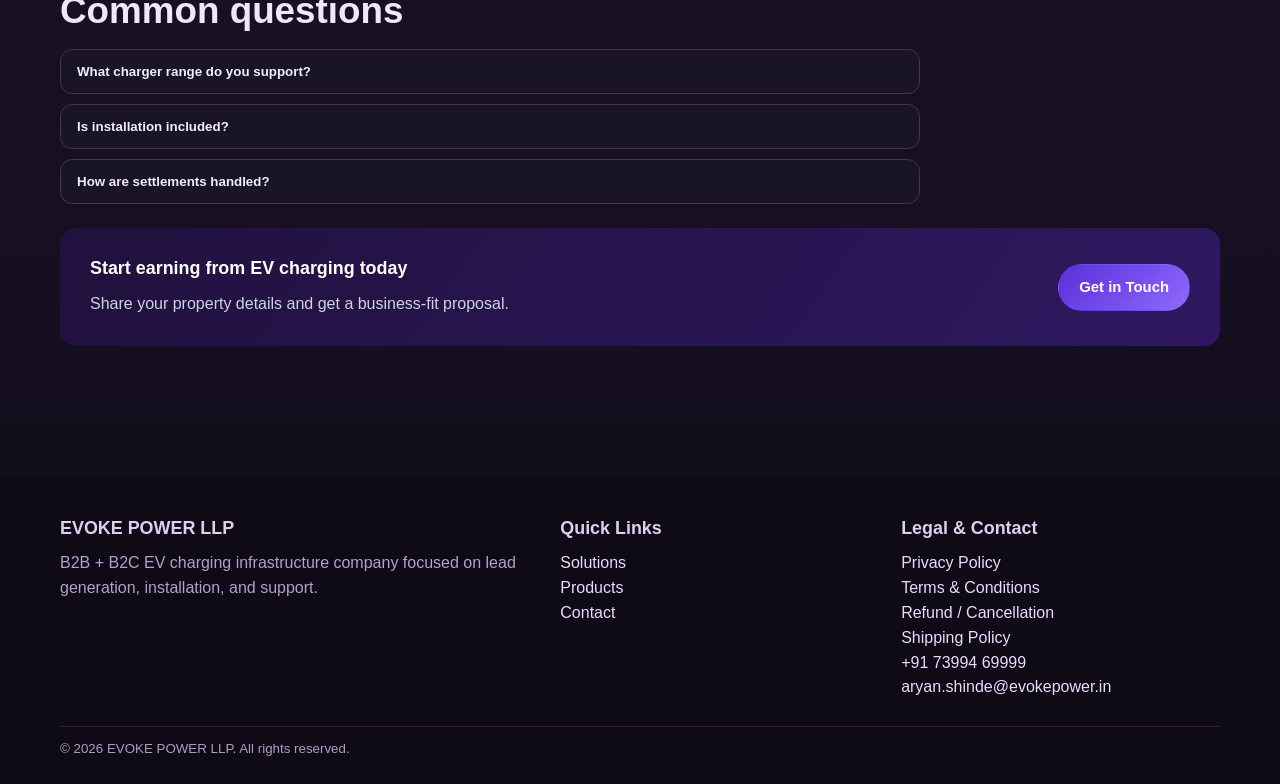
==== commit ad4b9ea1: "Add professional features: Favicon, 404 page, and ROI Calculator" ====
--- a/index.html
+++ b/index.html
@@ -10,6 +10,10 @@
   <meta property="og:description" content="Buy, partner, or franchise EV charging stations with EVOKE POWER LLP.">
   <meta property="og:type" content="website">
   <meta property="og:url" content="https://www.evokepower.in/">
+  <link rel="apple-touch-icon" sizes="180x180" href="assets/apple-touch-icon.png">
+  <link rel="icon" type="image/png" sizes="32x32" href="assets/favicon-32x32.png">
+  <link rel="icon" type="image/png" sizes="16x16" href="assets/favicon-16x16.png">
+  <link rel="manifest" href="site.webmanifest">
   <link rel="stylesheet" href="assets/site.css">
 </head>
 <body>
@@ -46,16 +50,28 @@
           </div>
         </div>
         <div class="hero-card">
+        <div class="hero-card">
           <img src="assets/ev-charging-1.webp" alt="High-power EV charging station installed at a commercial location" class="hero-media">
-          <h3>Business Snapshot</h3>
-          <p>Revenue models include hardware sales, revenue sharing, and transaction fees.</p>
-          <div class="hero-stats">
-            <div class="stat"><strong>Rs 2 / Unit</strong><span>Payment gateway fee</span></div>
-            <div class="stat"><strong>24 Hours</strong><span>Settlement cycle</span></div>
-            <div class="stat"><strong>3.3kW - 480kW</strong><span>Charger range</span></div>
-            <div class="stat"><strong>Mostly Unmanned</strong><span>Station operations</span></div>
+          <div class="calc-widget mt-16">
+            <h3>Revenue Calculator</h3>
+            <p style="font-size: 0.9rem; margin-bottom: 16px;">Estimate monthly earnings per charger.</p>
+            <div class="field">
+              <label>Daily Sessions (per charger)</label>
+              <input type="range" id="sessions" min="1" max="20" value="5" oninput="updateCalc()">
+              <div class="range-val"><span id="sessionsVal">5</span> cars/day</div>
+            </div>
+            <div class="field">
+              <label>Rate per Unit (₹)</label>
+              <input type="number" id="rate" value="18" min="10" max="30" oninput="updateCalc()">
+            </div>
+            <div class="calc-result">
+              <span style="display:block; font-size: 0.9rem; color: #d8cef2;">Est. Monthly Revenue</span>
+              <strong id="revenueResult" style="display:block; font-size: 1.8rem; color: #fff;">₹81,000</strong>
+            </div>
+            <p style="font-size: 0.75rem; color: var(--muted); margin-top: 8px;">*Based on avg 30kWh per session.</p>
           </div>
         </div>
+
       </div>
     </section>
 
--- a/assets/site.css
+++ b/assets/site.css
@@ -365,9 +365,110 @@
   }
 }
 
+
+/* Calculator Styles */
+.calc-widget {
+  background: rgba(35, 27, 49, 0.6);
+  border: 1px solid var(--line);
+  border-radius: 12px;
+  padding: 20px;
+  backdrop-filter: blur(4px);
+}
+.calc-result {
+  background: linear-gradient(135deg, rgba(91, 47, 217, 0.2), rgba(143, 105, 255, 0.1));
+  border: 1px solid var(--accent);
+  border-radius: 12px;
+  padding: 16px;
+  margin-top: 16px;
+  text-align: center;
+}
+.calc-result span { display: block; font-size: 0.9rem; color: #d8cef2; margin-bottom: 4px; }
+.calc-result strong { display: block; font-size: 1.8rem; color: #fff; line-height: 1; }
+.range-val { text-align: right; font-size: 0.9rem; color: var(--accent); margin-top: 4px; }
+input[type=range] { width: 100%; accent-color: var(--accent); }
+
+/* Contact Page Improvements */
+.contact-info-list {
+  display: flex;
+  flex-direction: column;
+  gap: 16px;
+  margin-top: 16px;
+}
+.contact-item {
+  display: flex;
+  gap: 12px;
+  align-items: flex-start;
+}
+.contact-icon {
+  background: rgba(124, 77, 255, 0.15);
+  width: 36px;
+  height: 36px;
+  border-radius: 50%;
+  display: flex;
+  align-items: center;
+  justify-content: center;
+  font-size: 1.2rem;
+  flex-shrink: 0;
+}
+.contact-item strong {
+  display: block;
+  color: var(--text);
+  margin-bottom: 2px;
+}
+.contact-item p {
+  margin: 0;
+  font-size: 0.95rem;
+  line-height: 1.4;
+}
+.map-container {
+  border-radius: 12px;
+  overflow: hidden;
+  border: 1px solid var(--line);
+}
 @media (max-width: 980px) {
-  .hero-grid, .form-wrap, .grid-5, .grid-3, .steps, .footer-top, .visual-block { grid-template-columns: 1fr; }
-  .nav-links { display: none; position: absolute; top: 74px; left: 0; right: 0; background: #171124; padding: 12px 4%; border-bottom: 1px solid var(--line); flex-direction: column; align-items: flex-start; }
-  .nav-links.open { display: flex; }
   .menu-btn { display: inline-flex; color: #f2ecff; border: 1px solid var(--line); border-radius: 10px; padding: 8px 10px; background: #201730; }
 }
+
+/* --- ANIMATIONS --- */
+
+/* Hover Effects */
+.btn { transition: transform 0.2s cubic-bezier(0.25, 0.46, 0.45, 0.94), box-shadow 0.2s ease; }
+.btn:hover { transform: translateY(-2px); box-shadow: 0 6px 16px rgba(124, 77, 255, 0.35); }
+.btn:active { transform: translateY(0) scale(0.97); }
+
+.card, .visual-card, .step, .hero-card {
+  transition: transform 0.35s cubic-bezier(0.25, 0.46, 0.45, 0.94), box-shadow 0.35s ease, border-color 0.3s ease;
+}
+.card:hover, .visual-card:hover, .step:hover, .hero-card:hover {
+  transform: translateY(-6px);
+  box-shadow: 0 24px 48px rgba(0, 0, 0, 0.5);
+  border-color: var(--blue);
+}
+
+.nav-links a { transition: color 0.2s ease; position: relative; }
+.nav-links a::after {
+  content: ''; position: absolute; bottom: -4px; left: 0; width: 0; height: 2px;
+  background: var(--accent); transition: width 0.3s ease;
+}
+.nav-links a:hover { color: white; }
+.nav-links a:hover::after { width: 100%; }
+
+.brand { transition: opacity 0.2s; }
+.brand:hover { opacity: 0.9; }
+
+/* Scroll Reveal Base Class */
+.reveal {
+  opacity: 0;
+  transform: translateY(30px);
+  transition: opacity 0.8s cubic-bezier(0.5, 0, 0, 1), transform 0.8s cubic-bezier(0.5, 0, 0, 1);
+  will-change: opacity, transform;
+}
+.reveal.active {
+  opacity: 1;
+  transform: translateY(0);
+}
+
+/* Staggered delays for grids */
+.grid-3 .card:nth-child(2), .steps .step:nth-child(2) { transition-delay: 0.1s; }
+.grid-3 .card:nth-child(3), .steps .step:nth-child(3) { transition-delay: 0.2s; }
+
